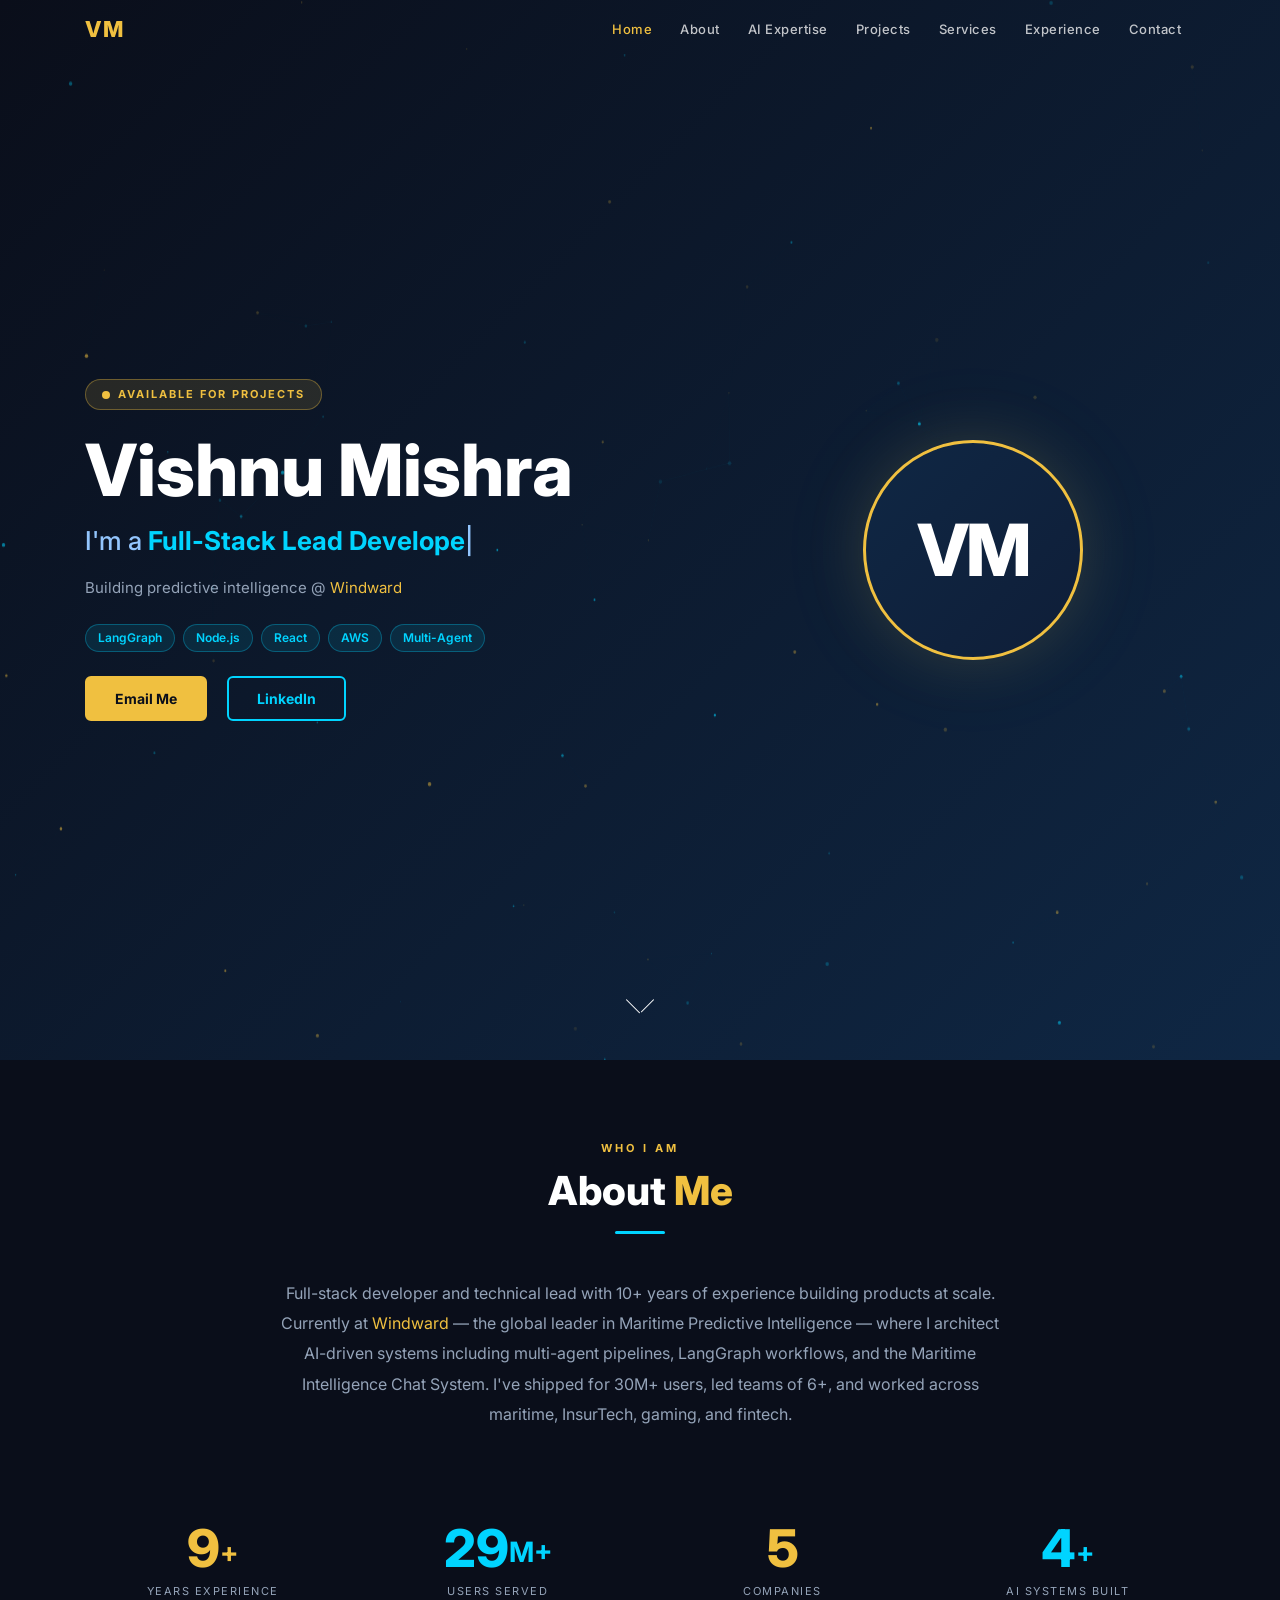
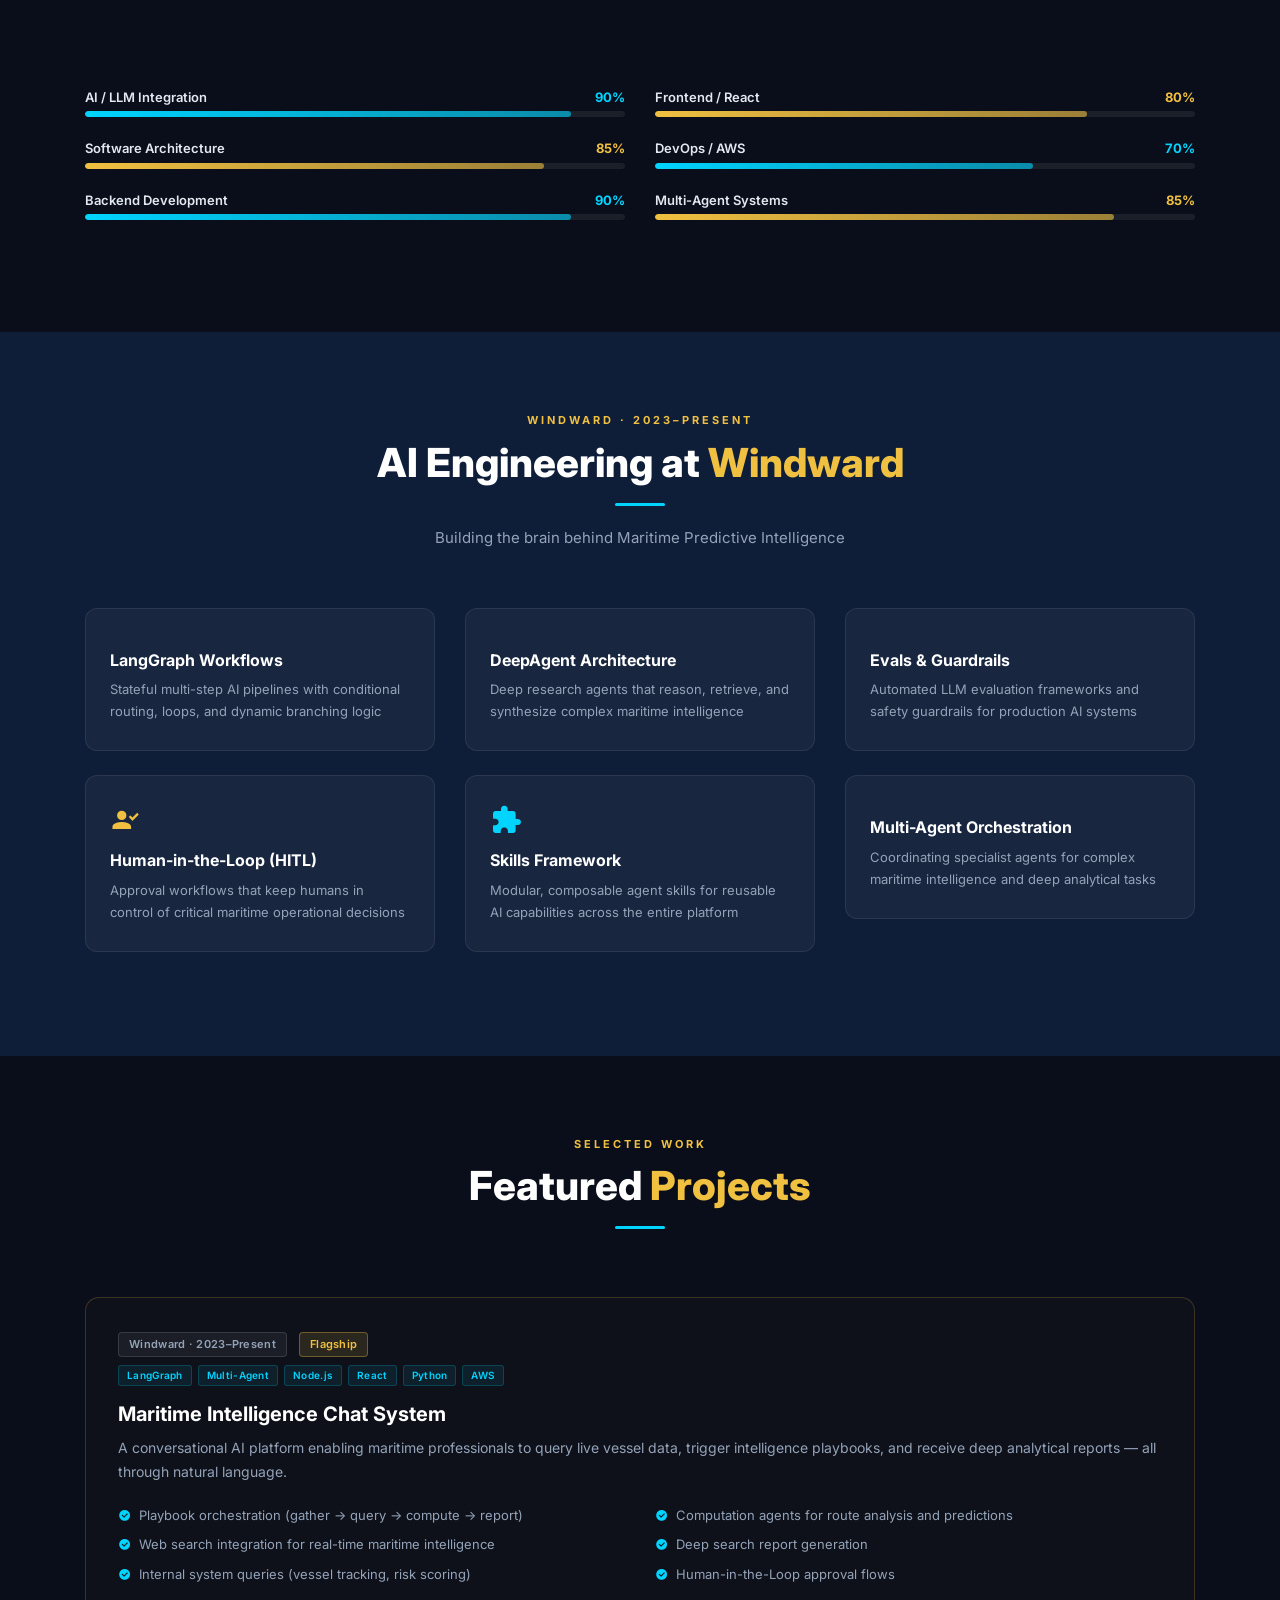
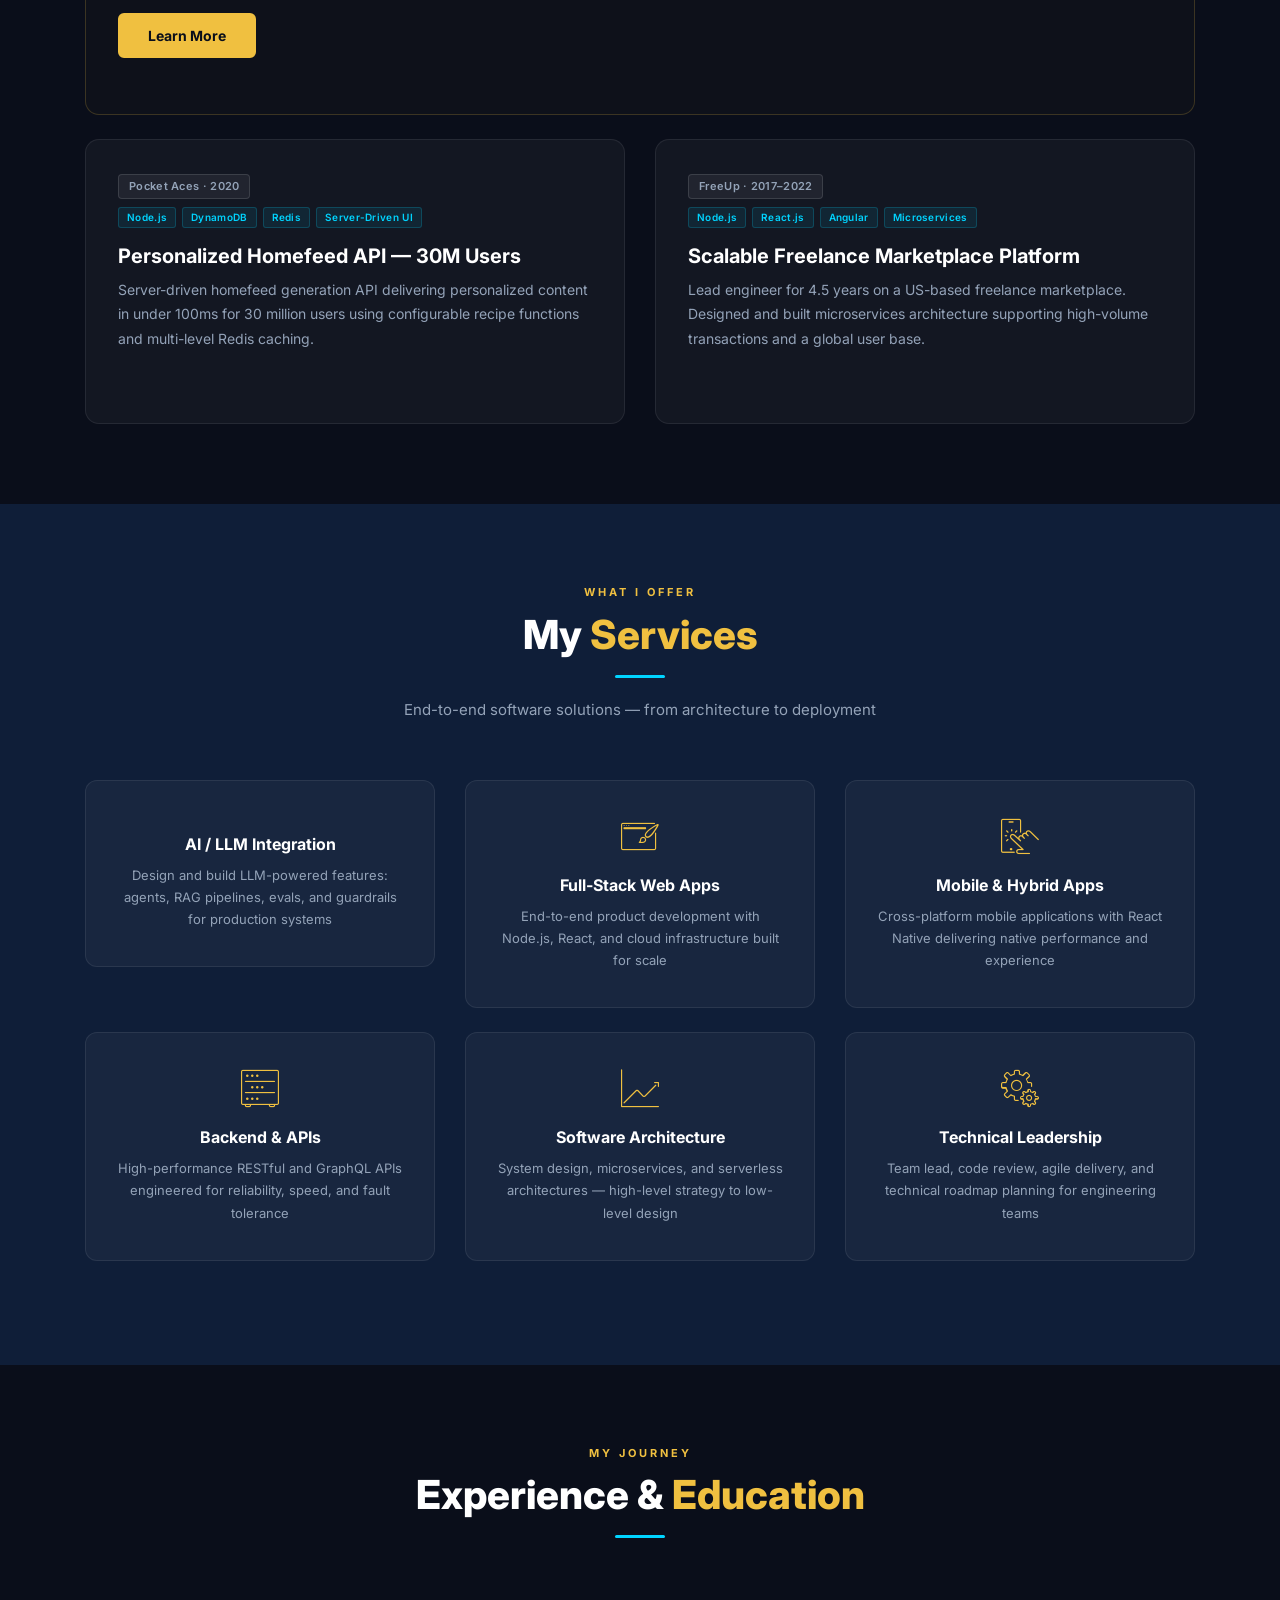
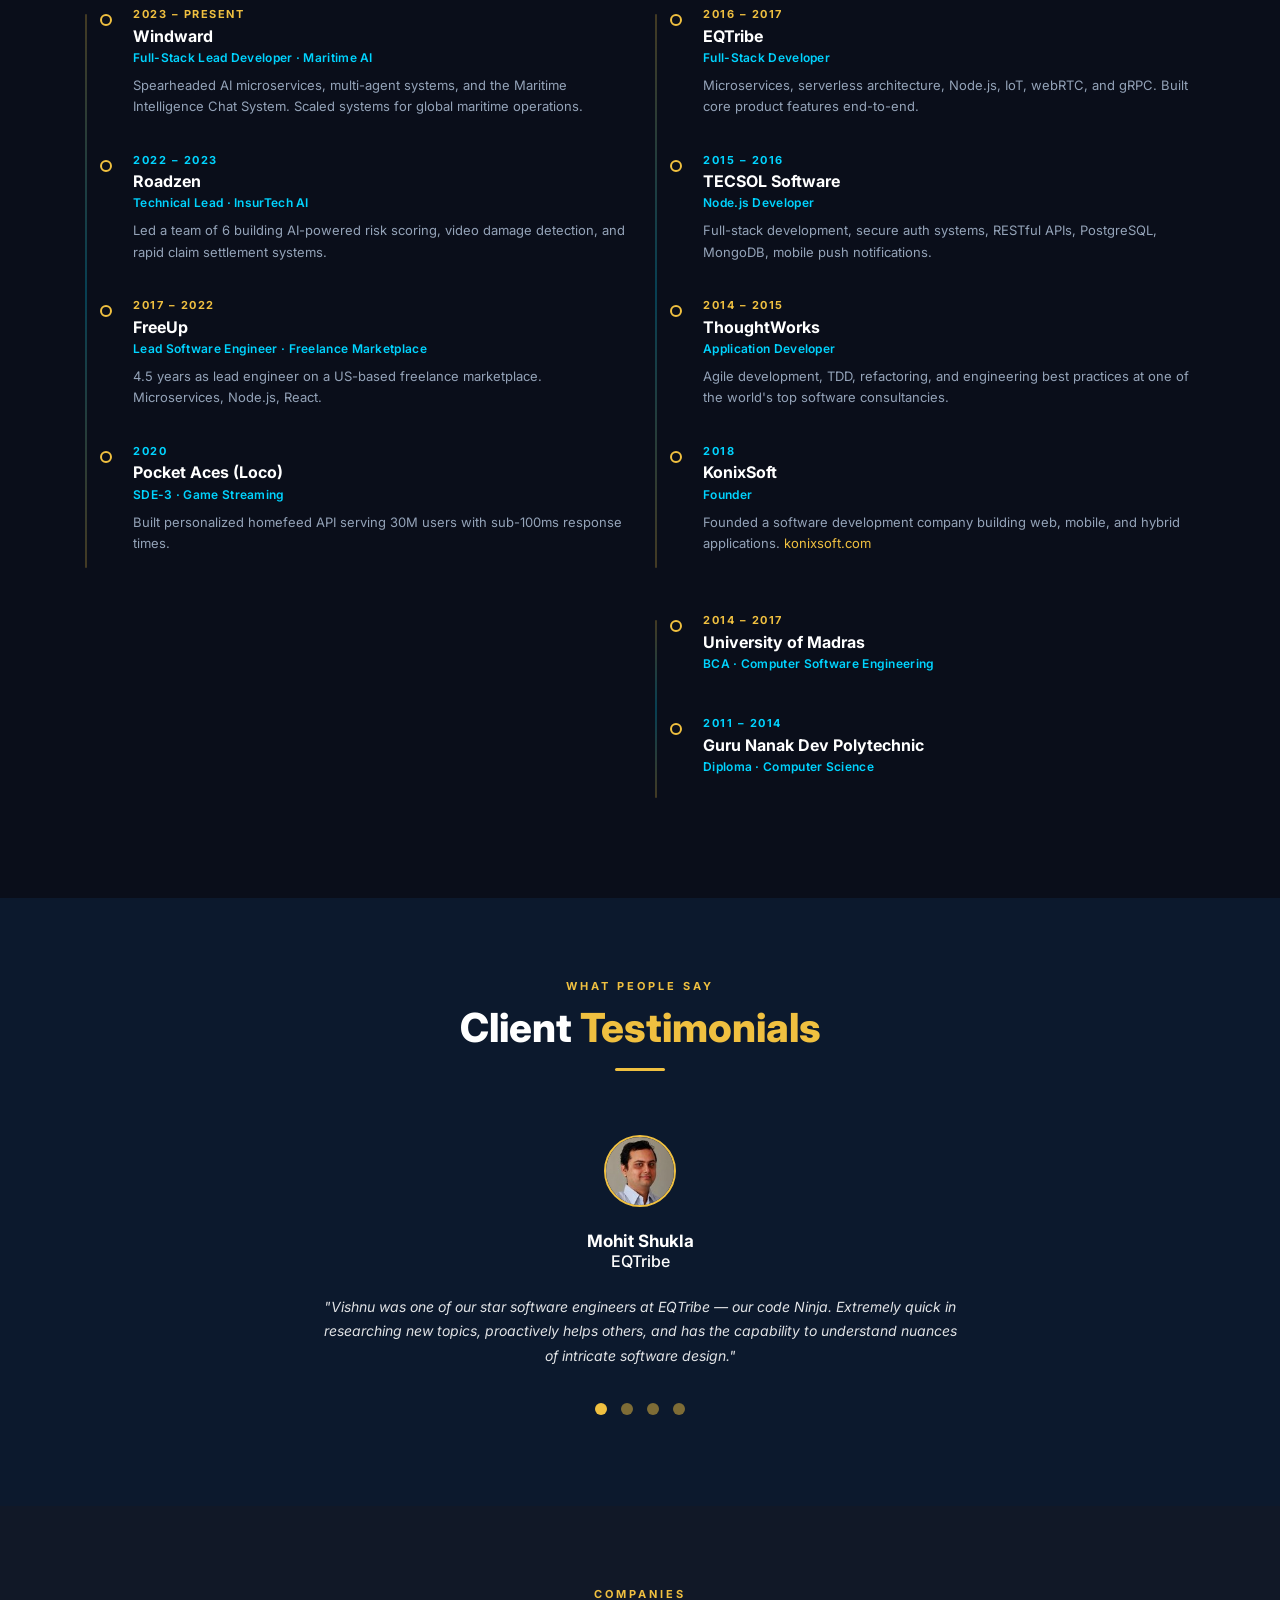
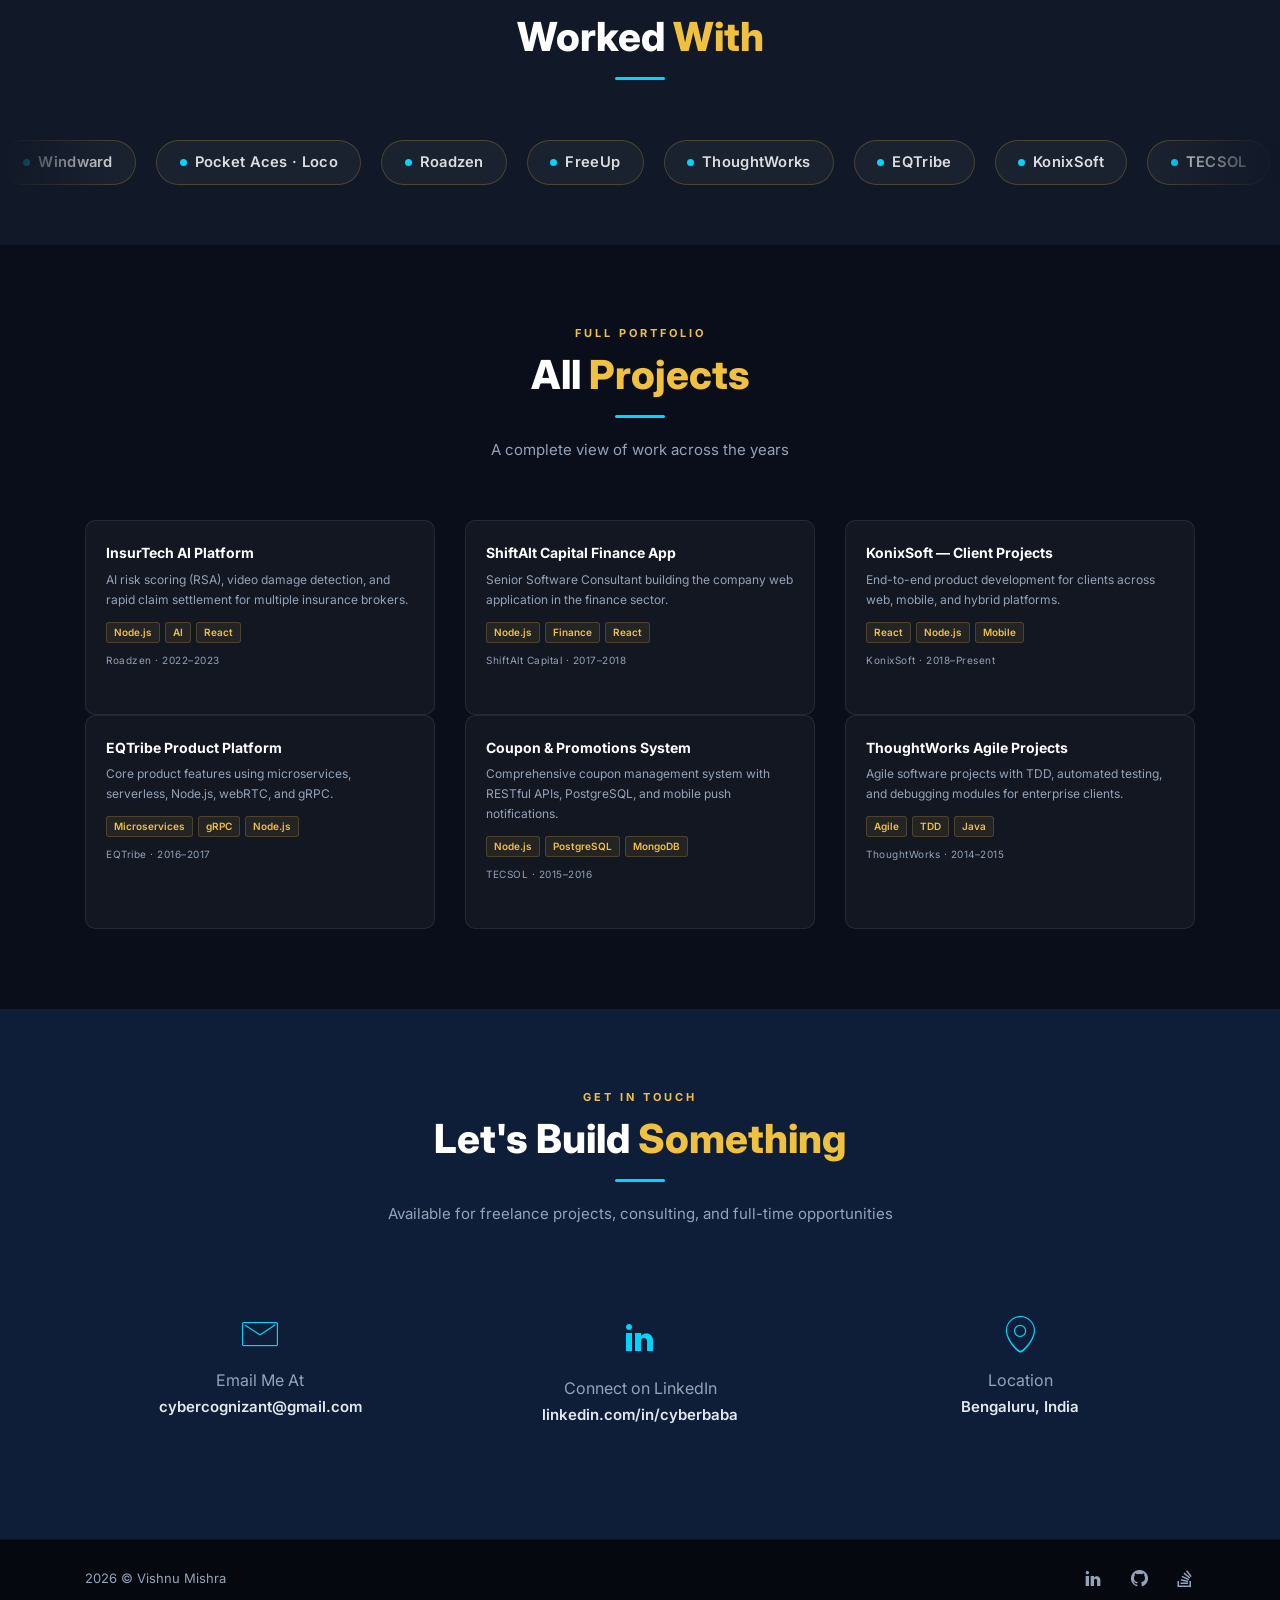
==== index.html @ a3c82b01 "feat: replace Trusted By with animated Worked With marquee Right-to-left CSS marquee with company ch" ====
<!DOCTYPE html>
<html lang="en">
<head>
  <meta charset="UTF-8">
  <meta name="viewport" content="width=device-width, initial-scale=1">
  <title>Vishnu Mishra — AI Architect &amp; Full-Stack Lead Developer</title>
  <meta name="description" content="Full-stack lead developer and AI architect at Windward. 10+ years building scalable systems. LangGraph, multi-agent, Node.js, React. Available for consulting." />
  <meta name="keywords" content="Vishnu Mishra, AI Architect, LangGraph, Full Stack Developer, Maritime Intelligence, Node.js, React, Multi-Agent, DeepAgent, Windward" />
  <meta name="author" content="Vishnu Mishra" />
  <link rel="shortcut icon" href="images/favicon.ico">
  <link rel="stylesheet" href="css/bootstrap.min.css" />
  <link rel="stylesheet" href="css/materialdesignicons.min.css">
  <link rel="stylesheet" href="css/mobiriseicons.css">
  <link rel="stylesheet" href="css/magnific-popup.css">
  <link rel="stylesheet" href="css/animate.min.css">
  <link rel="stylesheet" href="css/owl.carousel.css" />
  <link rel="stylesheet" href="css/owl.theme.css" />
  <link rel="stylesheet" href="css/owl.transitions.css" />
  <link rel="stylesheet" href="https://unpkg.com/aos@2.3.4/dist/aos.css" />
  <link rel="stylesheet" href="css/custom.css">
</head>
<body>

  <!-- PRELOADER -->
  <div id="preloader">
    <div id="status"><div class="spinner">Loading...</div></div>
  </div>

  <!-- NAVBAR -->
  <nav class="navbar navbar-expand-lg fixed-top custom-nav sticky">
    <div class="container">
      <a class="navbar-brand" href="#home">
        <span class="nav-logo">VM</span>
      </a>
      <button class="navbar-toggler" type="button" data-toggle="collapse" data-target="#navbarCollapse" aria-controls="navbarCollapse" aria-expanded="false" aria-label="Toggle navigation">
        <i class="mdi mdi-menu nav-toggler-icon"></i>
      </button>
      <div class="collapse navbar-collapse" id="navbarCollapse">
        <ul class="navbar-nav ml-auto">
          <li class="nav-item active"><a href="#home" class="nav-link">Home</a></li>
          <li class="nav-item"><a href="#about" class="nav-link">About</a></li>
          <li class="nav-item"><a href="#ai-expertise" class="nav-link">AI Expertise</a></li>
          <li class="nav-item"><a href="#projects" class="nav-link">Projects</a></li>
          <li class="nav-item"><a href="#services" class="nav-link">Services</a></li>
          <li class="nav-item"><a href="#experience" class="nav-link">Experience</a></li>
          <li class="nav-item"><a href="#contact" class="nav-link">Contact</a></li>
        </ul>
      </div>
    </div>
  </nav>

  <!-- HERO -->
  <section class="hero-section" id="home">
    <canvas id="particles-canvas"></canvas>
    <div class="hero-content">
      <div class="container">
        <div class="row align-items-center min-vh-100">
          <div class="col-lg-7 col-md-8" data-aos="fade-right" data-aos-delay="100">
            <div class="available-badge">
              <span class="pulse-dot"></span> AVAILABLE FOR PROJECTS
            </div>
            <h1 class="hero-name">Vishnu Mishra</h1>
            <h2 class="hero-role">
              I'm a <span class="element" data-elements="Full-Stack Lead Developer.,AI Architect.,Maritime Intelligence Engineer."></span>
            </h2>
            <p class="hero-tagline">Building predictive intelligence @ <span class="text-gold">Windward</span></p>
            <div class="hero-tags">
              <span class="skill-tag">LangGraph</span>
              <span class="skill-tag">Node.js</span>
              <span class="skill-tag">React</span>
              <span class="skill-tag">AWS</span>
              <span class="skill-tag">Multi-Agent</span>
            </div>
            <div class="hero-ctas mt-4">
              <a href="mailto:cybercognizant@gmail.com" class="btn btn-gold">Email Me</a>
              <a href="https://www.linkedin.com/in/cyberbaba/" target="_blank" class="btn btn-outline-cyan ml-3">LinkedIn</a>
            </div>
          </div>
          <div class="col-lg-5 col-md-4 text-center d-none d-md-block" data-aos="fade-left" data-aos-delay="200">
            <div class="avatar-circle">
              <span>VM</span>
            </div>
          </div>
        </div>
      </div>
    </div>
    <div class="scroll_down">
      <a href="#about" class="scroll"><i class="mbri-arrow-down text-white"></i></a>
    </div>
  </section>

  <!-- ABOUT -->
  <section class="section dark-section" id="about">
    <div class="container">
      <div class="row justify-content-center">
        <div class="col-lg-12" data-aos="fade-up">
          <div class="text-center section-header">
            <span class="section-label">WHO I AM</span>
            <h2>About <span class="text-gold">Me</span></h2>
            <div class="title-divider"></div>
          </div>
        </div>
      </div>
      <div class="row justify-content-center mt-4">
        <div class="col-lg-8 text-center" data-aos="fade-up" data-aos-delay="100">
          <p class="about-bio">
            Full-stack developer and technical lead with 10+ years of experience building products at scale. Currently at <span class="text-gold">Windward</span> — the global leader in Maritime Predictive Intelligence — where I architect AI-driven systems including multi-agent pipelines, LangGraph workflows, and the Maritime Intelligence Chat System. I've shipped for 30M+ users, led teams of 6+, and worked across maritime, InsurTech, gaming, and fintech.
          </p>
        </div>
      </div>
      <div class="row mt-5" id="counter">
        <div class="col-lg-3 col-6" data-aos="fade-up" data-aos-delay="100">
          <div class="stat-card text-center">
            <div><span class="stat-value text-gold" data-count="10">0</span><span class="stat-suffix text-gold">+</span></div>
            <p class="stat-label">Years Experience</p>
          </div>
        </div>
        <div class="col-lg-3 col-6" data-aos="fade-up" data-aos-delay="200">
          <div class="stat-card text-center">
            <div><span class="stat-value text-cyan" data-count="30">0</span><span class="stat-suffix text-cyan">M+</span></div>
            <p class="stat-label">Users Served</p>
          </div>
        </div>
        <div class="col-lg-3 col-6" data-aos="fade-up" data-aos-delay="300">
          <div class="stat-card text-center">
            <div><span class="stat-value text-gold" data-count="6">0</span></div>
            <p class="stat-label">Companies</p>
          </div>
        </div>
        <div class="col-lg-3 col-6" data-aos="fade-up" data-aos-delay="400">
          <div class="stat-card text-center">
            <div><span class="stat-value text-cyan" data-count="5">0</span><span class="stat-suffix text-cyan">+</span></div>
            <p class="stat-label">AI Systems Built</p>
          </div>
        </div>
      </div>
      <div class="row mt-5">
        <div class="col-lg-6" data-aos="fade-right">
          <div class="skill-bar-group">
            <div class="skill-item">
              <div class="d-flex justify-content-between mb-1">
                <span class="skill-name">AI / LLM Integration</span>
                <span class="skill-pct text-cyan">90%</span>
              </div>
              <div class="progress dark-progress">
                <div class="progress-bar cyan-bar" style="width:90%"></div>
              </div>
            </div>
            <div class="skill-item">
              <div class="d-flex justify-content-between mb-1">
                <span class="skill-name">Software Architecture</span>
                <span class="skill-pct text-gold">85%</span>
              </div>
              <div class="progress dark-progress">
                <div class="progress-bar gold-bar" style="width:85%"></div>
              </div>
            </div>
            <div class="skill-item">
              <div class="d-flex justify-content-between mb-1">
                <span class="skill-name">Backend Development</span>
                <span class="skill-pct text-cyan">90%</span>
              </div>
              <div class="progress dark-progress">
                <div class="progress-bar cyan-bar" style="width:90%"></div>
              </div>
            </div>
          </div>
        </div>
        <div class="col-lg-6" data-aos="fade-left">
          <div class="skill-bar-group">
            <div class="skill-item">
              <div class="d-flex justify-content-between mb-1">
                <span class="skill-name">Frontend / React</span>
                <span class="skill-pct text-gold">80%</span>
              </div>
              <div class="progress dark-progress">
                <div class="progress-bar gold-bar" style="width:80%"></div>
              </div>
            </div>
            <div class="skill-item">
              <div class="d-flex justify-content-between mb-1">
                <span class="skill-name">DevOps / AWS</span>
                <span class="skill-pct text-cyan">70%</span>
              </div>
              <div class="progress dark-progress">
                <div class="progress-bar cyan-bar" style="width:70%"></div>
              </div>
            </div>
            <div class="skill-item">
              <div class="d-flex justify-content-between mb-1">
                <span class="skill-name">Multi-Agent Systems</span>
                <span class="skill-pct text-gold">85%</span>
              </div>
              <div class="progress dark-progress">
                <div class="progress-bar gold-bar" style="width:85%"></div>
              </div>
            </div>
          </div>
        </div>
      </div>
    </div>
  </section>

  <!-- AI EXPERTISE -->
  <section class="section navy-section" id="ai-expertise">
    <div class="container">
      <div class="row justify-content-center">
        <div class="col-lg-12" data-aos="fade-up">
          <div class="text-center section-header">
            <span class="section-label">WINDWARD · 2023–PRESENT</span>
            <h2>AI Engineering at <span class="text-gold">Windward</span></h2>
            <div class="title-divider"></div>
            <p class="section-subtitle">Building the brain behind Maritime Predictive Intelligence</p>
          </div>
        </div>
      </div>
      <div class="row mt-5">
        <div class="col-lg-4 col-md-6" data-aos="fade-up" data-aos-delay="100">
          <div class="ai-card">
            <div class="ai-card-icon"><i class="mdi mdi-graph text-cyan"></i></div>
            <h5>LangGraph Workflows</h5>
            <p>Stateful multi-step AI pipelines with conditional routing, loops, and dynamic branching logic</p>
          </div>
        </div>
        <div class="col-lg-4 col-md-6" data-aos="fade-up" data-aos-delay="200">
          <div class="ai-card">
            <div class="ai-card-icon"><i class="mdi mdi-brain text-gold"></i></div>
            <h5>DeepAgent Architecture</h5>
            <p>Deep research agents that reason, retrieve, and synthesize complex maritime intelligence</p>
          </div>
        </div>
        <div class="col-lg-4 col-md-6" data-aos="fade-up" data-aos-delay="300">
          <div class="ai-card">
            <div class="ai-card-icon"><i class="mdi mdi-shield-check text-cyan"></i></div>
            <h5>Evals &amp; Guardrails</h5>
            <p>Automated LLM evaluation frameworks and safety guardrails for production AI systems</p>
          </div>
        </div>
        <div class="col-lg-4 col-md-6" data-aos="fade-up" data-aos-delay="400">
          <div class="ai-card">
            <div class="ai-card-icon"><i class="mdi mdi-account-check text-gold"></i></div>
            <h5>Human-in-the-Loop (HITL)</h5>
            <p>Approval workflows that keep humans in control of critical maritime operational decisions</p>
          </div>
        </div>
        <div class="col-lg-4 col-md-6" data-aos="fade-up" data-aos-delay="500">
          <div class="ai-card">
            <div class="ai-card-icon"><i class="mdi mdi-puzzle text-cyan"></i></div>
            <h5>Skills Framework</h5>
            <p>Modular, composable agent skills for reusable AI capabilities across the entire platform</p>
          </div>
        </div>
        <div class="col-lg-4 col-md-6" data-aos="fade-up" data-aos-delay="600">
          <div class="ai-card">
            <div class="ai-card-icon"><i class="mdi mdi-account-group text-gold"></i></div>
            <h5>Multi-Agent Orchestration</h5>
            <p>Coordinating specialist agents for complex maritime intelligence and deep analytical tasks</p>
          </div>
        </div>
      </div>
    </div>
  </section>

  <!-- FEATURED PROJECTS -->
  <section class="section dark-section" id="projects">
    <div class="container">
      <div class="row justify-content-center">
        <div class="col-lg-12" data-aos="fade-up">
          <div class="text-center section-header">
            <span class="section-label">SELECTED WORK</span>
            <h2>Featured <span class="text-gold">Projects</span></h2>
            <div class="title-divider"></div>
          </div>
        </div>
      </div>
      <div class="row mt-5" data-aos="fade-up" data-aos-delay="100">
        <div class="col-lg-12">
          <div class="project-card flagship-card">
            <div class="project-card-header">
              <div>
                <span class="project-tag">Windward · 2023–Present</span>
                <span class="project-tag flagship-tag ml-2">Flagship</span>
              </div>
              <div class="project-tech-tags mt-2">
                <span>LangGraph</span><span>Multi-Agent</span><span>Node.js</span><span>React</span><span>Python</span><span>AWS</span>
              </div>
            </div>
            <h3 class="project-title">Maritime Intelligence Chat System</h3>
            <p class="project-desc">A conversational AI platform enabling maritime professionals to query live vessel data, trigger intelligence playbooks, and receive deep analytical reports — all through natural language.</p>
            <div class="row mt-3">
              <div class="col-md-6">
                <div class="playbook-item"><i class="mdi mdi-check-circle text-cyan mr-2"></i>Playbook orchestration (gather → query → compute → report)</div>
                <div class="playbook-item"><i class="mdi mdi-check-circle text-cyan mr-2"></i>Web search integration for real-time maritime intelligence</div>
                <div class="playbook-item"><i class="mdi mdi-check-circle text-cyan mr-2"></i>Internal system queries (vessel tracking, risk scoring)</div>
              </div>
              <div class="col-md-6">
                <div class="playbook-item"><i class="mdi mdi-check-circle text-cyan mr-2"></i>Computation agents for route analysis and predictions</div>
                <div class="playbook-item"><i class="mdi mdi-check-circle text-cyan mr-2"></i>Deep search report generation</div>
                <div class="playbook-item"><i class="mdi mdi-check-circle text-cyan mr-2"></i>Human-in-the-Loop approval flows</div>
              </div>
            </div>
            <a href="mailto:cybercognizant@gmail.com" class="btn btn-gold mt-4">Learn More</a>
          </div>
        </div>
      </div>
      <div class="row mt-4">
        <div class="col-lg-6" data-aos="fade-right" data-aos-delay="100">
          <div class="project-card">
            <div class="project-card-header">
              <span class="project-tag">Pocket Aces · 2020</span>
              <div class="project-tech-tags mt-2">
                <span>Node.js</span><span>DynamoDB</span><span>Redis</span><span>Server-Driven UI</span>
              </div>
            </div>
            <h4 class="project-title">Personalized Homefeed API — 30M Users</h4>
            <p class="project-desc">Server-driven homefeed generation API delivering personalized content in under 100ms for 30 million users using configurable recipe functions and multi-level Redis caching.</p>
          </div>
        </div>
        <div class="col-lg-6" data-aos="fade-left" data-aos-delay="200">
          <div class="project-card">
            <div class="project-card-header">
              <span class="project-tag">FreeUp · 2017–2022</span>
              <div class="project-tech-tags mt-2">
                <span>Node.js</span><span>React.js</span><span>Angular</span><span>Microservices</span>
              </div>
            </div>
            <h4 class="project-title">Scalable Freelance Marketplace Platform</h4>
            <p class="project-desc">Lead engineer for 4.5 years on a US-based freelance marketplace. Designed and built microservices architecture supporting high-volume transactions and a global user base.</p>
          </div>
        </div>
      </div>
    </div>
  </section>

  <!-- SERVICES -->
  <section class="section navy-section" id="services">
    <div class="container">
      <div class="row justify-content-center">
        <div class="col-lg-12" data-aos="fade-up">
          <div class="text-center section-header">
            <span class="section-label">WHAT I OFFER</span>
            <h2>My <span class="text-gold">Services</span></h2>
            <div class="title-divider"></div>
            <p class="section-subtitle">End-to-end software solutions — from architecture to deployment</p>
          </div>
        </div>
      </div>
      <div class="row mt-5">
        <div class="col-lg-4 col-md-6" data-aos="fade-up" data-aos-delay="100">
          <div class="service-card text-center">
            <div class="service-icon"><i class="mdi mdi-brain"></i></div>
            <h5>AI / LLM Integration</h5>
            <p>Design and build LLM-powered features: agents, RAG pipelines, evals, and guardrails for production systems</p>
          </div>
        </div>
        <div class="col-lg-4 col-md-6" data-aos="fade-up" data-aos-delay="200">
          <div class="service-card text-center">
            <div class="service-icon"><i class="mbri-website-theme"></i></div>
            <h5>Full-Stack Web Apps</h5>
            <p>End-to-end product development with Node.js, React, and cloud infrastructure built for scale</p>
          </div>
        </div>
        <div class="col-lg-4 col-md-6" data-aos="fade-up" data-aos-delay="300">
          <div class="service-card text-center">
            <div class="service-icon"><i class="mbri-touch"></i></div>
            <h5>Mobile &amp; Hybrid Apps</h5>
            <p>Cross-platform mobile applications with React Native delivering native performance and experience</p>
          </div>
        </div>
        <div class="col-lg-4 col-md-6" data-aos="fade-up" data-aos-delay="400">
          <div class="service-card text-center">
            <div class="service-icon"><i class="mbri-database"></i></div>
            <h5>Backend &amp; APIs</h5>
            <p>High-performance RESTful and GraphQL APIs engineered for reliability, speed, and fault tolerance</p>
          </div>
        </div>
        <div class="col-lg-4 col-md-6" data-aos="fade-up" data-aos-delay="500">
          <div class="service-card text-center">
            <div class="service-icon"><i class="mbri-growing-chart"></i></div>
            <h5>Software Architecture</h5>
            <p>System design, microservices, and serverless architectures — high-level strategy to low-level design</p>
          </div>
        </div>
        <div class="col-lg-4 col-md-6" data-aos="fade-up" data-aos-delay="600">
          <div class="service-card text-center">
            <div class="service-icon"><i class="mbri-setting"></i></div>
            <h5>Technical Leadership</h5>
            <p>Team lead, code review, agile delivery, and technical roadmap planning for engineering teams</p>
          </div>
        </div>
      </div>
    </div>
  </section>

  <!-- EXPERIENCE & EDUCATION -->
  <section class="section dark-section" id="experience">
    <div class="container">
      <div class="row justify-content-center">
        <div class="col-lg-12" data-aos="fade-up">
          <div class="text-center section-header">
            <span class="section-label">MY JOURNEY</span>
            <h2>Experience &amp; <span class="text-gold">Education</span></h2>
            <div class="title-divider"></div>
          </div>
        </div>
      </div>
      <div class="row mt-5">
        <div class="col-lg-6" data-aos="fade-right">
          <div class="timeline">
            <div class="timeline-item">
              <div class="timeline-year text-gold">2023 – Present</div>
              <h5 class="text-white">Windward</h5>
              <span class="timeline-role">Full-Stack Lead Developer · Maritime AI</span>
              <p>Spearheaded AI microservices, multi-agent systems, and the Maritime Intelligence Chat System. Scaled systems for global maritime operations.</p>
            </div>
            <div class="timeline-item">
              <div class="timeline-year text-cyan">2022 – 2023</div>
              <h5 class="text-white">Roadzen</h5>
              <span class="timeline-role">Technical Lead · InsurTech AI</span>
              <p>Led a team of 6 building AI-powered risk scoring, video damage detection, and rapid claim settlement systems.</p>
            </div>
            <div class="timeline-item">
              <div class="timeline-year text-gold">2017 – 2022</div>
              <h5 class="text-white">FreeUp</h5>
              <span class="timeline-role">Lead Software Engineer · Freelance Marketplace</span>
              <p>4.5 years as lead engineer on a US-based freelance marketplace. Microservices, Node.js, React.</p>
            </div>
            <div class="timeline-item">
              <div class="timeline-year text-cyan">2020</div>
              <h5 class="text-white">Pocket Aces (Loco)</h5>
              <span class="timeline-role">SDE-3 · Game Streaming</span>
              <p>Built personalized homefeed API serving 30M users with sub-100ms response times.</p>
            </div>
          </div>
        </div>
        <div class="col-lg-6" data-aos="fade-left">
          <div class="timeline">
            <div class="timeline-item">
              <div class="timeline-year text-gold">2016 – 2017</div>
              <h5 class="text-white">EQTribe</h5>
              <span class="timeline-role">Full-Stack Developer</span>
              <p>Microservices, serverless architecture, Node.js, IoT, webRTC, and gRPC. Built core product features end-to-end.</p>
            </div>
            <div class="timeline-item">
              <div class="timeline-year text-cyan">2015 – 2016</div>
              <h5 class="text-white">TECSOL Software</h5>
              <span class="timeline-role">Node.js Developer</span>
              <p>Full-stack development, secure auth systems, RESTful APIs, PostgreSQL, MongoDB, mobile push notifications.</p>
            </div>
            <div class="timeline-item">
              <div class="timeline-year text-gold">2014 – 2015</div>
              <h5 class="text-white">ThoughtWorks</h5>
              <span class="timeline-role">Application Developer</span>
              <p>Agile development, TDD, refactoring, and engineering best practices at one of the world's top software consultancies.</p>
            </div>
            <div class="timeline-item">
              <div class="timeline-year text-cyan">2018</div>
              <h5 class="text-white">KonixSoft</h5>
              <span class="timeline-role">Founder</span>
              <p>Founded a software development company building web, mobile, and hybrid applications. <a href="http://konixsoft.com" target="_blank" class="text-gold">konixsoft.com</a></p>
            </div>
          </div>
          <div class="timeline mt-4">
            <div class="timeline-item">
              <div class="timeline-year text-gold">2014 – 2017</div>
              <h5 class="text-white">University of Madras</h5>
              <span class="timeline-role">BCA · Computer Software Engineering</span>
            </div>
            <div class="timeline-item">
              <div class="timeline-year text-cyan">2011 – 2014</div>
              <h5 class="text-white">Guru Nanak Dev Polytechnic</h5>
              <span class="timeline-role">Diploma · Computer Science</span>
            </div>
          </div>
        </div>
      </div>
    </div>
  </section>

  <!-- TESTIMONIALS -->
  <section class="section bg-client" id="client">
    <div class="bg-overlay"></div>
    <div class="container">
      <div class="row justify-content-center">
        <div class="col-lg-12" data-aos="fade-up">
          <div class="text-center text-white section-header">
            <span class="section-label" style="color:var(--gold)">WHAT PEOPLE SAY</span>
            <h2 style="color:#fff">Client <span style="color:var(--gold)">Testimonials</span></h2>
            <div class="title-divider" style="background:var(--gold)"></div>
          </div>
        </div>
      </div>
      <div class="row mt-4">
        <div class="col-lg-12">
          <div id="owl-demo" class="owl-carousel">
            <div class="text-white people_says text-center">
              <div class="people_icon"><img src="images/feedback/1.jpeg" alt="Mohit Shukla"></div>
              <div class="people_review_box mt-4">
                <p class="people_name text-white h5 font-weight-bold mb-0">Mohit Shukla</p>
                <p class="h6">EQTribe</p>
                <p class="people_review text-white mx-auto pt-3 mb-0">"Vishnu was one of our star software engineers at EQTribe — our code Ninja. Extremely quick in researching new topics, proactively helps others, and has the capability to understand nuances of intricate software design."</p>
              </div>
            </div>
            <div class="text-white people_says text-center">
              <div class="people_icon"><img src="images/feedback/2.jpeg" alt="Rachna Shukla"></div>
              <div class="people_review_box mt-4">
                <p class="people_name text-white h5 font-weight-bold mb-0">Rachna Shukla</p>
                <p class="h6">EQTribe</p>
                <p class="people_review text-white mx-auto pt-3 mb-0">"Vishnu is a super hacker and EQTribe was very fortunate to have him. Very quick to learn new technologies, always excited about new challenges, the go-to person if anything new had to be cracked. Would love to have him back."</p>
              </div>
            </div>
            <div class="text-white people_says text-center">
              <div class="people_icon"><img src="images/feedback/4.jpeg" alt="Afreen Munawwar"></div>
              <div class="people_review_box mt-4">
                <p class="people_name text-white h5 font-weight-bold mb-0">Afreen Munawwar</p>
                <p class="h6">LEAP Dev</p>
                <p class="people_review text-white mx-auto pt-3 mb-0">"Vishnu is one of those developers who can be an asset to any team. Technically strong, a great learner, eager to pick up new technologies, and always delivers on time with good quality code."</p>
              </div>
            </div>
            <div class="text-white people_says text-center">
              <div class="people_icon"><img src="images/feedback/3.jpeg" alt="Sapna Rajaputra"></div>
              <div class="people_review_box mt-4">
                <p class="people_name text-white h5 font-weight-bold mb-0">Sapna Rajaputra</p>
                <p class="h6">EQTribe</p>
                <p class="people_review text-white mx-auto pt-3 mb-0">"Any problem and Vishnu is more than eager to take up the challenge. A good team player who is always ready to help others in need and knows how to have fun during work."</p>
              </div>
            </div>
          </div>
        </div>
      </div>
    </div>
  </section>

  <!-- WORKED WITH -->
  <section class="section worked-with-section">
    <div class="container">
      <div class="row justify-content-center">
        <div class="col-lg-12" data-aos="fade-up">
          <div class="text-center section-header">
            <span class="section-label">COMPANIES</span>
            <h2>Worked <span class="text-gold">With</span></h2>
            <div class="title-divider"></div>
          </div>
        </div>
      </div>
    </div>
    <div class="marquee-wrapper" data-aos="fade-up" data-aos-delay="100">
      <div class="marquee-track">
        <div class="company-chip"><span class="chip-dot"></span>Windward</div>
        <div class="company-chip"><span class="chip-dot"></span>Pocket Aces · Loco</div>
        <div class="company-chip"><span class="chip-dot"></span>Roadzen</div>
        <div class="company-chip"><span class="chip-dot"></span>FreeUp</div>
        <div class="company-chip"><span class="chip-dot"></span>ThoughtWorks</div>
        <div class="company-chip"><span class="chip-dot"></span>EQTribe</div>
        <div class="company-chip"><span class="chip-dot"></span>KonixSoft</div>
        <div class="company-chip"><span class="chip-dot"></span>TECSOL</div>
        <!-- Duplicate set for seamless infinite scroll -->
        <div class="company-chip"><span class="chip-dot"></span>Windward</div>
        <div class="company-chip"><span class="chip-dot"></span>Pocket Aces · Loco</div>
        <div class="company-chip"><span class="chip-dot"></span>Roadzen</div>
        <div class="company-chip"><span class="chip-dot"></span>FreeUp</div>
        <div class="company-chip"><span class="chip-dot"></span>ThoughtWorks</div>
        <div class="company-chip"><span class="chip-dot"></span>EQTribe</div>
        <div class="company-chip"><span class="chip-dot"></span>KonixSoft</div>
        <div class="company-chip"><span class="chip-dot"></span>TECSOL</div>
      </div>
    </div>
  </section>

  <!-- ALL PROJECTS -->
  <section class="section dark-section" id="all-projects">
    <div class="container">
      <div class="row justify-content-center">
        <div class="col-lg-12" data-aos="fade-up">
          <div class="text-center section-header">
            <span class="section-label">FULL PORTFOLIO</span>
            <h2>All <span class="text-gold">Projects</span></h2>
            <div class="title-divider"></div>
            <p class="section-subtitle">A complete view of work across the years</p>
          </div>
        </div>
      </div>
      <div class="row mt-5">
        <div class="col-lg-4 col-md-6" data-aos="fade-up" data-aos-delay="100">
          <div class="mini-project-card">
            <h6>InsurTech AI Platform</h6>
            <p>AI risk scoring (RSA), video damage detection, and rapid claim settlement for multiple insurance brokers.</p>
            <div class="mini-tags"><span>Node.js</span><span>AI</span><span>React</span></div>
            <div class="mini-tag-company">Roadzen · 2022–2023</div>
          </div>
        </div>
        <div class="col-lg-4 col-md-6" data-aos="fade-up" data-aos-delay="200">
          <div class="mini-project-card">
            <h6>ShiftAlt Capital Finance App</h6>
            <p>Senior Software Consultant building the company web application in the finance sector.</p>
            <div class="mini-tags"><span>Node.js</span><span>Finance</span><span>React</span></div>
            <div class="mini-tag-company">ShiftAlt Capital · 2017–2018</div>
          </div>
        </div>
        <div class="col-lg-4 col-md-6" data-aos="fade-up" data-aos-delay="300">
          <div class="mini-project-card">
            <h6>KonixSoft — Client Projects</h6>
            <p>End-to-end product development for clients across web, mobile, and hybrid platforms.</p>
            <div class="mini-tags"><span>React</span><span>Node.js</span><span>Mobile</span></div>
            <div class="mini-tag-company">KonixSoft · 2018–Present</div>
          </div>
        </div>
        <div class="col-lg-4 col-md-6" data-aos="fade-up" data-aos-delay="400">
          <div class="mini-project-card">
            <h6>EQTribe Product Platform</h6>
            <p>Core product features using microservices, serverless, Node.js, webRTC, and gRPC.</p>
            <div class="mini-tags"><span>Microservices</span><span>gRPC</span><span>Node.js</span></div>
            <div class="mini-tag-company">EQTribe · 2016–2017</div>
          </div>
        </div>
        <div class="col-lg-4 col-md-6" data-aos="fade-up" data-aos-delay="500">
          <div class="mini-project-card">
            <h6>Coupon &amp; Promotions System</h6>
            <p>Comprehensive coupon management system with RESTful APIs, PostgreSQL, and mobile push notifications.</p>
            <div class="mini-tags"><span>Node.js</span><span>PostgreSQL</span><span>MongoDB</span></div>
            <div class="mini-tag-company">TECSOL · 2015–2016</div>
          </div>
        </div>
        <div class="col-lg-4 col-md-6" data-aos="fade-up" data-aos-delay="600">
          <div class="mini-project-card">
            <h6>ThoughtWorks Agile Projects</h6>
            <p>Agile software projects with TDD, automated testing, and debugging modules for enterprise clients.</p>
            <div class="mini-tags"><span>Agile</span><span>TDD</span><span>Java</span></div>
            <div class="mini-tag-company">ThoughtWorks · 2014–2015</div>
          </div>
        </div>
      </div>
    </div>
  </section>

  <!-- CONTACT -->
  <section class="section navy-section" id="contact">
    <div class="container">
      <div class="row justify-content-center">
        <div class="col-lg-12" data-aos="fade-up">
          <div class="text-center section-header">
            <span class="section-label">GET IN TOUCH</span>
            <h2>Let's Build <span class="text-gold">Something</span></h2>
            <div class="title-divider"></div>
            <p class="section-subtitle">Available for freelance projects, consulting, and full-time opportunities</p>
          </div>
        </div>
      </div>
      <div class="row mt-5 justify-content-center">
        <div class="col-lg-4 col-md-6 text-center" data-aos="fade-right">
          <div class="contact-item">
            <i class="mbri-letter text-cyan h2 mb-3 d-block"></i>
            <p class="text-muted-light mb-1">Email Me At</p>
            <a href="mailto:cybercognizant@gmail.com" class="contact-link">cybercognizant@gmail.com</a>
          </div>
        </div>
        <div class="col-lg-4 col-md-6 text-center" data-aos="fade-left">
          <div class="contact-item">
            <i class="mdi mdi-linkedin text-cyan h2 mb-3 d-block"></i>
            <p class="text-muted-light mb-1">Connect on LinkedIn</p>
            <a href="https://www.linkedin.com/in/cyberbaba/" target="_blank" class="contact-link">linkedin.com/in/cyberbaba</a>
          </div>
        </div>
        <div class="col-lg-4 col-md-6 text-center" data-aos="fade-up" data-aos-delay="100">
          <div class="contact-item">
            <i class="mbri-pin text-cyan h2 mb-3 d-block"></i>
            <p class="text-muted-light mb-1">Location</p>
            <span class="contact-link">Bengaluru, India</span>
          </div>
        </div>
      </div>
    </div>
  </section>

  <!-- FOOTER -->
  <footer class="dark-footer">
    <div class="container">
      <div class="row py-4 align-items-center">
        <div class="col-lg-6">
          <p class="mb-0 text-muted-dark">2026 &copy; Vishnu Mishra</p>
        </div>
        <div class="col-lg-6 text-lg-right">
          <ul class="list-inline mb-0 footer-social">
            <li class="list-inline-item"><a href="https://www.linkedin.com/in/cyberbaba/" target="_blank"><i class="mdi mdi-linkedin"></i></a></li>
            <li class="list-inline-item"><a href="https://github.com/vishnumishra" target="_blank"><i class="mdi mdi-github-circle"></i></a></li>
            <li class="list-inline-item"><a href="https://stackoverflow.com/users/4972822/vishnu-mishra" target="_blank"><i class="mdi mdi-stackoverflow"></i></a></li>
          </ul>
        </div>
      </div>
    </div>
  </footer>

  <a href="#" class="back_top"><i class="mbri-arrow-up"></i></a>

  <!-- JS -->
  <script src="js/jquery.min.js"></script>
  <script src="js/popper.min.js"></script>
  <script src="js/bootstrap.min.js"></script>
  <script src="js/jquery.easing.min.js"></script>
  <script src="js/scrollspy.min.js"></script>
  <script src="js/typed.js"></script>
  <script src="js/jquery.magnific-popup.min.js"></script>
  <script src="js/owl.carousel.min.js"></script>
  <script src="js/particles.js"></script>
  <script src="https://unpkg.com/aos@2.3.4/dist/aos.js"></script>
  <script src="js/index.js"></script>
  <script>
    AOS.init({ duration: 700, once: true, offset: 60 });
    $(".element").each(function () {
      var $this = $(this);
      $this.typed({ strings: $this.attr("data-elements").split(","), typeSpeed: 80, backDelay: 2500 });
    });
  </script>
</body>
</html>
---- css/mobiriseicons.css ----
@font-face {
  font-family: 'MobiriseIcons';
  src:  url('../fonts/MobiriseIcons.eot?5dqoim');
  src:  url('../fonts/MobiriseIcons.eot?5dqoim#iefix') format('embedded-opentype'),
    url('../fonts/mobirise.ttf?5dqoim') format('truetype'),
    url('../fonts/mobirise.woff?5dqoim') format('woff'),
    url('../fonts/MobiriseIcons.svg?5dqoim#MobiriseIcons') format('svg');
  font-weight: normal;
  font-style: normal;
}

[class^="mbri-"], [class*=" mbri-"] {
  /* use !important to prevent issues with browser extensions that change fonts */
  font-family: 'MobiriseIcons' !important;
  speak: none;
  font-style: normal;
  font-weight: normal;
  font-variant: normal;
  text-transform: none;
  line-height: 1;

  /* Better Font Rendering =========== */
  -webkit-font-smoothing: antialiased;
  -moz-osx-font-smoothing: grayscale;
}

.mbri-add-submenu:before {
  content: "\e900";
}
.mbri-alert:before {
  content: "\e901";
}
.mbri-align-center:before {
  content: "\e902";
}
.mbri-align-justify:before {
  content: "\e903";
}
.mbri-align-left:before {
  content: "\e904";
}
.mbri-align-right:before {
  content: "\e905";
}
.mbri-android:before {
  content: "\e906";
}
.mbri-apple:before {
  content: "\e907";
}
.mbri-arrow-down:before {
  content: "\e908";
}
.mbri-arrow-next:before {
  content: "\e909";
}
.mbri-arrow-prev:before {
  content: "\e90a";
}
.mbri-arrow-up:before {
  content: "\e90b";
}
.mbri-bold:before {
  content: "\e90c";
}
.mbri-bookmark:before {
  content: "\e90d";
}
.mbri-bootstrap:before {
  content: "\e90e";
}
.mbri-briefcase:before {
  content: "\e90f";
}
.mbri-browse:before {
  content: "\e910";
}
.mbri-bulleted-list:before {
  content: "\e911";
}
.mbri-calendar:before {
  content: "\e912";
}
.mbri-camera:before {
  content: "\e913";
}
.mbri-cart-add:before {
  content: "\e914";
}
.mbri-cart-full:before {
  content: "\e915";
}
.mbri-cash:before {
  content: "\e916";
}
.mbri-change-style:before {
  content: "\e917";
}
.mbri-chat:before {
  content: "\e918";
}
.mbri-clock:before {
  content: "\e919";
}
.mbri-close:before {
  content: "\e91a";
}
.mbri-cloud:before {
  content: "\e91b";
}
.mbri-code:before {
  content: "\e91c";
}
.mbri-contact-form:before {
  content: "\e91d";
}
.mbri-credit-card:before {
  content: "\e91e";
}
.mbri-cursor-click:before {
  content: "\e91f";
}
.mbri-cust-feedback:before {
  content: "\e920";
}
.mbri-database:before {
  content: "\e921";
}
.mbri-delivery:before {
  content: "\e922";
}
.mbri-desktop:before {
  content: "\e923";
}
.mbri-devices:before {
  content: "\e924";
}
.mbri-down:before {
  content: "\e925";
}
.mbri-download:before {
  content: "\e926";
}
.mbri-drag-n-drop:before {
  content: "\e927";
}
.mbri-drag-n-drop2:before {
  content: "\e928";
}
.mbri-edit:before {
  content: "\e929";
}
.mbri-edit2:before {
  content: "\e92a";
}
.mbri-error:before {
  content: "\e92b";
}
.mbri-extension:before {
  content: "\e92c";
}
.mbri-features:before {
  content: "\e92d";
}
.mbri-file:before {
  content: "\e92e";
}
.mbri-flag:before {
  content: "\e92f";
}
.mbri-folder:before {
  content: "\e930";
}
.mbri-gift:before {
  content: "\e931";
}
.mbri-github:before {
  content: "\e932";
}
.mbri-globe-2:before {
  content: "\e933";
}
.mbri-globe:before {
  content: "\e934";
}
.mbri-growing-chart:before {
  content: "\e935";
}
.mbri-hearth:before {
  content: "\e936";
}
.mbri-help:before {
  content: "\e937";
}
.mbri-home:before {
  content: "\e938";
}
.mbri-hot-cup:before {
  content: "\e939";
}
.mbri-idea:before {
  content: "\e93a";
}
.mbri-image-gallery:before {
  content: "\e93b";
}
.mbri-image-slider:before {
  content: "\e93c";
}
.mbri-info:before {
  content: "\e93d";
}
.mbri-italic:before {
  content: "\e93e";
}
.mbri-key:before {
  content: "\e93f";
}
.mbri-laptop:before {
  content: "\e940";
}
.mbri-layers:before {
  content: "\e941";
}
.mbri-left-right:before {
  content: "\e942";
}
.mbri-left:before {
  content: "\e943";
}
.mbri-letter:before {
  content: "\e944";
}
.mbri-like:before {
  content: "\e945";
}
.mbri-link:before {
  content: "\e946";
}
.mbri-lock:before {
  content: "\e947";
}
.mbri-login:before {
  content: "\e948";
}
.mbri-logout:before {
  content: "\e949";
}
.mbri-magic-stick:before {
  content: "\e94a";
}
.mbri-map-pin:before {
  content: "\e94b";
}
.mbri-menu:before {
  content: "\e94c";
}
.mbri-mobile:before {
  content: "\e94d";
}
.mbri-mobile2:before {
  content: "\e94e";
}
.mbri-mobirise:before {
  content: "\e94f";
}
.mbri-more-horizontal:before {
  content: "\e950";
}
.mbri-more-vertical:before {
  content: "\e951";
}
.mbri-music:before {
  content: "\e952";
}
.mbri-new-file:before {
  content: "\e953";
}
.mbri-numbered-list:before {
  content: "\e954";
}
.mbri-opened-folder:before {
  content: "\e955";
}
.mbri-pages:before {
  content: "\e956";
}
.mbri-paper-plane:before {
  content: "\e957";
}
.mbri-paperclip:before {
  content: "\e958";
}
.mbri-photo:before {
  content: "\e959";
}
.mbri-photos:before {
  content: "\e95a";
}
.mbri-pin:before {
  content: "\e95b";
}
.mbri-play:before {
  content: "\e95c";
}
.mbri-plus:before {
  content: "\e95d";
}
.mbri-preview:before {
  content: "\e95e";
}
.mbri-print:before {
  content: "\e95f";
}
.mbri-protect:before {
  content: "\e960";
}
.mbri-question:before {
  content: "\e961";
}
.mbri-quote-left:before {
  content: "\e962";
}
.mbri-quote-right:before {
  content: "\e963";
}
.mbri-redo:before {
  content: "\e964";
}
.mbri-refresh:before {
  content: "\e965";
}
.mbri-responsive:before {
  content: "\e966";
}
.mbri-right:before {
  content: "\e967";
}
.mbri-rocket:before {
  content: "\e968";
}
.mbri-sad-face:before {
  content: "\e969";
}
.mbri-sale:before {
  content: "\e96a";
}
.mbri-save:before {
  content: "\e96b";
}
.mbri-search:before {
  content: "\e96c";
}
.mbri-setting:before {
  content: "\e96d";
}
.mbri-setting2:before {
  content: "\e96e";
}
.mbri-setting3:before {
  content: "\e96f";
}
.mbri-share:before {
  content: "\e970";
}
.mbri-shopping-bag:before {
  content: "\e971";
}
.mbri-shopping-basket:before {
  content: "\e972";
}
.mbri-shopping-cart:before {
  content: "\e973";
}
.mbri-sites:before {
  content: "\e974";
}
.mbri-smile-face:before {
  content: "\e975";
}
.mbri-speed:before {
  content: "\e976";
}
.mbri-star:before {
  content: "\e977";
}
.mbri-success:before {
  content: "\e978";
}
.mbri-sun:before {
  content: "\e979";
}
.mbri-sun2:before {
  content: "\e97a";
}
.mbri-tablet-vertical:before {
  content: "\e97b";
}
.mbri-tablet:before {
  content: "\e97c";
}
.mbri-target:before {
  content: "\e97d";
}
.mbri-timer:before {
  content: "\e97e";
}
.mbri-to-ftp:before {
  content: "\e97f";
}
.mbri-to-local-drive:before {
  content: "\e980";
}
.mbri-touch-swipe:before {
  content: "\e981";
}
.mbri-touch:before {
  content: "\e982";
}
.mbri-trash:before {
  content: "\e983";
}
.mbri-underline:before {
  content: "\e984";
}
.mbri-undo:before {
  content: "\e985";
}
.mbri-unlink:before {
  content: "\e986";
}
.mbri-unlock:before {
  content: "\e987";
}
.mbri-up-down:before {
  content: "\e988";
}
.mbri-up:before {
  content: "\e989";
}
.mbri-update:before {
  content: "\e98a";
}
.mbri-upload:before {
  content: "\e98b";
}
.mbri-user:before {
  content: "\e98c";
}
.mbri-user2:before {
  content: "\e98d";
}
.mbri-users:before {
  content: "\e98e";
}
.mbri-video-play:before {
  content: "\e98f";
}
.mbri-video:before {
  content: "\e990";
}
.mbri-watch:before {
  content: "\e991";
}
.mbri-website-theme:before {
  content: "\e992";
}
.mbri-wifi:before {
  content: "\e993";
}
.mbri-windows:before {
  content: "\e994";
}
.mbri-zoom-out:before {
  content: "\e995";
}
---- css/custom.css ----
@import url('https://fonts.googleapis.com/css2?family=Inter:wght@400;500;600;700;800&display=swap');

:root {
  --bg-primary: #0a0e1a;
  --bg-secondary: #0f2744;
  --bg-navy: #0f1e38;
  --gold: #f0c040;
  --cyan: #00d4ff;
  --blue-soft: #93c5fd;
  --text-muted-dark: #94a3b8;
  --card-bg: rgba(255,255,255,0.04);
  --card-border: rgba(255,255,255,0.08);
}

/* ===== BASE ===== */
body { background: var(--bg-primary); color: var(--text-muted-dark); font-family: 'Inter', 'Nunito', sans-serif; }
h1,h2,h3,h4,h5,h6 { color: #fff; }
.text-gold { color: var(--gold) !important; }
.text-cyan { color: var(--cyan) !important; }
.text-muted-light { color: var(--text-muted-dark); }
.section { padding: 80px 0; }
.dark-section { background: var(--bg-primary); }
.navy-section { background: var(--bg-navy); }
a, a:hover { text-decoration: none; }

/* ===== PRELOADER ===== */
#preloader { background: var(--bg-primary); }

/* ===== NAVBAR ===== */
.custom-nav { background: transparent; transition: background 0.3s, box-shadow 0.3s; }
.custom-nav.stickyadd { background: rgba(10,14,26,0.97) !important; box-shadow: 0 2px 20px rgba(0,0,0,0.5); }
.nav-logo { font-size: 22px; font-weight: 800; color: var(--gold); letter-spacing: 1px; }
.custom-nav .nav-link { color: rgba(255,255,255,0.75) !important; font-size: 13px; font-weight: 500; letter-spacing: 0.5px; padding: 8px 14px !important; transition: color 0.2s; }
.custom-nav .nav-link:hover,
.custom-nav .nav-item.active .nav-link { color: var(--gold) !important; }
.nav-toggler-icon { color: #fff; font-size: 24px; }
.navbar-toggler { border: none; padding: 4px 8px; }
.navbar-toggler:focus { outline: none; box-shadow: none; }

/* ===== HERO ===== */
.hero-section { position: relative; background: linear-gradient(135deg, var(--bg-primary) 0%, var(--bg-secondary) 100%); min-height: 100vh; display: flex; align-items: center; overflow: hidden; }
#particles-canvas { position: absolute; top: 0; left: 0; width: 100%; height: 100%; pointer-events: none; z-index: 0; }
.hero-content { position: relative; z-index: 1; width: 100%; padding: 100px 0 60px; }
.min-vh-100 { min-height: 100vh; }
.available-badge { display: inline-flex; align-items: center; gap: 8px; background: rgba(240,192,64,0.12); border: 1px solid rgba(240,192,64,0.35); color: var(--gold); font-size: 11px; font-weight: 700; letter-spacing: 2px; padding: 6px 16px; border-radius: 20px; margin-bottom: 20px; }
.pulse-dot { width: 8px; height: 8px; background: var(--gold); border-radius: 50%; animation: pulse-anim 1.5s infinite; flex-shrink: 0; }
@keyframes pulse-anim { 0%,100% { opacity:1; transform:scale(1); } 50% { opacity:0.4; transform:scale(1.6); } }
.hero-name { font-size: clamp(42px, 7vw, 72px); font-weight: 800; color: #fff; line-height: 1.1; margin-bottom: 16px; }
.hero-role { font-size: clamp(18px, 3vw, 26px); font-weight: 500; color: var(--blue-soft); margin-bottom: 12px; min-height: 40px; }
.hero-role .element { color: var(--cyan); font-weight: 700; }
.hero-tagline { font-size: 15px; color: var(--text-muted-dark); margin-bottom: 24px; }
.hero-tags { display: flex; flex-wrap: wrap; gap: 8px; margin-bottom: 8px; }
.skill-tag { background: rgba(0,212,255,0.1); border: 1px solid rgba(0,212,255,0.3); color: var(--cyan); padding: 4px 12px; border-radius: 14px; font-size: 12px; font-weight: 600; }
.btn-gold { background: var(--gold); color: #0a0e1a !important; font-weight: 700; padding: 10px 28px; border-radius: 6px; border: 2px solid var(--gold); transition: all 0.2s; font-size: 14px; display: inline-block; }
.btn-gold:hover { background: transparent; color: var(--gold) !important; }
.btn-outline-cyan { background: transparent; color: var(--cyan) !important; border: 2px solid var(--cyan); font-weight: 700; padding: 10px 28px; border-radius: 6px; transition: all 0.2s; font-size: 14px; display: inline-block; }
.btn-outline-cyan:hover { background: var(--cyan); color: var(--bg-primary) !important; }
.avatar-circle { width: 220px; height: 220px; border-radius: 50%; background: linear-gradient(135deg, var(--bg-secondary), var(--bg-navy)); border: 3px solid var(--gold); display: flex; align-items: center; justify-content: center; margin: 0 auto; box-shadow: 0 0 60px rgba(240,192,64,0.15), 0 0 120px rgba(0,212,255,0.05); }
.avatar-circle span { font-size: 72px; font-weight: 800; color: #fff; letter-spacing: -3px; }
.scroll_down { position: absolute; bottom: 30px; left: 50%; transform: translateX(-50%); z-index: 2; }
.scroll_down .scroll { font-size: 28px; animation: bounce 2s infinite; display: block; color: rgba(255,255,255,0.6); }
@keyframes bounce { 0%,100%{transform:translateY(0)} 50%{transform:translateY(8px)} }

/* ===== SECTION HEADERS ===== */
.section-header { margin-bottom: 10px; }
.section-label { font-size: 11px; font-weight: 700; letter-spacing: 3px; color: var(--gold); text-transform: uppercase; display: block; margin-bottom: 10px; }
.section-header h2 { font-size: clamp(28px, 4vw, 40px); font-weight: 800; color: #fff; margin-bottom: 16px; }
.title-divider { width: 50px; height: 3px; background: var(--cyan); margin: 0 auto 20px; border-radius: 2px; }
.section-subtitle { color: var(--text-muted-dark); font-size: 15px; max-width: 560px; margin: 0 auto; line-height: 1.6; }

/* ===== ABOUT ===== */
.about-bio { font-size: 16px; line-height: 1.9; color: var(--text-muted-dark); }
.stat-card { padding: 30px 20px; }
.stat-value { font-size: 52px; font-weight: 800; line-height: 1; display: inline-block; }
.stat-suffix { font-size: 28px; font-weight: 700; vertical-align: top; margin-top: 8px; display: inline-block; }
.stat-label { font-size: 11px; letter-spacing: 1.5px; text-transform: uppercase; color: var(--text-muted-dark); margin-top: 8px; margin-bottom: 0; }
.skill-bar-group { padding: 10px 0; }
.skill-item { margin-bottom: 22px; }
.skill-name { font-size: 13px; font-weight: 600; color: #e2e8f0; }
.skill-pct { font-size: 13px; font-weight: 700; }
.dark-progress { background: rgba(255,255,255,0.07); height: 6px; border-radius: 3px; }
.cyan-bar { background: linear-gradient(90deg, var(--cyan), rgba(0,212,255,0.6)); }
.gold-bar { background: linear-gradient(90deg, var(--gold), rgba(240,192,64,0.6)); }
.progress-bar { border-radius: 3px; }

/* ===== AI EXPERTISE ===== */
.ai-card { background: var(--card-bg); border: 1px solid var(--card-border); border-radius: 12px; padding: 28px 24px; margin-bottom: 24px; transition: transform 0.25s, box-shadow 0.25s, border-color 0.25s; }
.ai-card:hover { transform: translateY(-5px); box-shadow: 0 16px 48px rgba(0,0,0,0.5); border-color: rgba(0,212,255,0.25); }
.ai-card-icon { font-size: 32px; margin-bottom: 14px; line-height: 1; }
.ai-card h5 { color: #fff; font-weight: 700; font-size: 16px; margin-bottom: 8px; }
.ai-card p { font-size: 13px; color: var(--text-muted-dark); margin: 0; line-height: 1.7; }

/* ===== FEATURED PROJECTS ===== */
.project-card { background: var(--card-bg); border: 1px solid var(--card-border); border-radius: 14px; padding: 32px; margin-bottom: 24px; transition: transform 0.25s, box-shadow 0.25s; height: 100%; }
.project-card:hover { transform: translateY(-4px); box-shadow: 0 20px 60px rgba(0,0,0,0.5); }
.flagship-card { border-color: rgba(240,192,64,0.2); background: rgba(240,192,64,0.02); }
.flagship-card:hover { border-color: rgba(240,192,64,0.4); box-shadow: 0 20px 60px rgba(240,192,64,0.08); }
.project-card-header { margin-bottom: 16px; }
.project-tag { display: inline-block; background: rgba(255,255,255,0.06); border: 1px solid rgba(255,255,255,0.12); color: var(--text-muted-dark); font-size: 11px; font-weight: 600; padding: 3px 10px; border-radius: 4px; letter-spacing: 0.3px; }
.flagship-tag { background: rgba(240,192,64,0.12); border-color: rgba(240,192,64,0.35); color: var(--gold); }
.project-tech-tags { display: flex; flex-wrap: wrap; gap: 6px; }
.project-tech-tags span { background: rgba(0,212,255,0.08); border: 1px solid rgba(0,212,255,0.2); color: var(--cyan); font-size: 10px; font-weight: 600; padding: 2px 8px; border-radius: 3px; letter-spacing: 0.3px; }
.project-title { color: #fff; font-weight: 700; font-size: 20px; margin-bottom: 10px; margin-top: 16px; }
.project-desc { color: var(--text-muted-dark); font-size: 14px; line-height: 1.75; }
.playbook-item { font-size: 13px; color: var(--text-muted-dark); padding: 5px 0; line-height: 1.5; }

/* ===== SERVICES ===== */
.service-card { background: var(--card-bg); border: 1px solid var(--card-border); border-radius: 12px; padding: 36px 28px; margin-bottom: 24px; transition: transform 0.25s, box-shadow 0.25s, border-color 0.25s; }
.service-card:hover { transform: translateY(-5px); box-shadow: 0 16px 48px rgba(0,0,0,0.5); border-color: rgba(240,192,64,0.25); }
.service-icon { font-size: 38px; color: var(--gold); margin-bottom: 18px; line-height: 1; display: block; }
.service-card h5 { color: #fff; font-weight: 700; font-size: 16px; margin-bottom: 10px; }
.service-card p { font-size: 13px; color: var(--text-muted-dark); margin: 0; line-height: 1.7; }

/* ===== TIMELINE ===== */
.timeline { position: relative; padding-left: 20px; }
.timeline::before { content:''; position:absolute; left:0; top:8px; bottom:20px; width:2px; background: linear-gradient(to bottom, var(--gold) 0%, var(--cyan) 50%, var(--gold) 100%); opacity:0.25; border-radius:2px; }
.timeline-item { position: relative; padding: 0 0 34px 28px; }
.timeline-item::before { content:''; position:absolute; left:-5px; top:8px; width:12px; height:12px; border-radius:50%; background:var(--bg-primary); border:2px solid var(--gold); transition: border-color 0.2s; }
.timeline-item:hover::before { border-color: var(--cyan); }
.timeline-year { font-size: 11px; font-weight: 700; letter-spacing: 1.5px; margin-bottom: 4px; text-transform: uppercase; }
.timeline-item h5 { font-size: 16px; font-weight: 700; margin: 0 0 3px; }
.timeline-role { font-size: 12px; color: var(--cyan); font-weight: 600; display: block; margin-bottom: 8px; letter-spacing: 0.3px; }
.timeline-item p { font-size: 13px; color: var(--text-muted-dark); margin: 0; line-height: 1.65; }
.timeline-item a { transition: opacity 0.2s; }
.timeline-item a:hover { opacity: 0.8; }

/* ===== TESTIMONIALS ===== */
.bg-client { background: var(--bg-secondary) !important; position: relative; }
.bg-overlay { background: rgba(10,14,26,0.55); position: absolute; top:0; left:0; right:0; bottom:0; pointer-events: none; }
.people_says { padding: 20px 10px; }
.people_icon { margin-bottom: 0; }
.people_icon img { width: 72px; height: 72px; border-radius: 50%; border: 2px solid var(--gold); object-fit: cover; margin: 0 auto; display: block; }
.people_name { font-size: 17px !important; }
.people_review { max-width: 640px; font-size: 14px !important; line-height: 1.75; font-style: italic; opacity: 0.88; }
.owl-theme .owl-controls .owl-page span { background: var(--gold); }

/* ===== WORKED WITH MARQUEE ===== */
.worked-with-section { background: #111827; overflow: hidden; padding-bottom: 60px; }
.marquee-wrapper { overflow: hidden; width: 100%; margin-top: 2.5rem; position: relative; }
.marquee-wrapper::before,
.marquee-wrapper::after { content: ''; position: absolute; top: 0; bottom: 0; width: 120px; z-index: 2; pointer-events: none; }
.marquee-wrapper::before { left: 0; background: linear-gradient(to right, #111827, transparent); }
.marquee-wrapper::after  { right: 0; background: linear-gradient(to left, #111827, transparent); }
.marquee-track { display: flex; align-items: center; gap: 1.25rem; width: max-content; animation: marquee-scroll 28s linear infinite; }
.marquee-track:hover { animation-play-state: paused; }
@keyframes marquee-scroll {
  0%   { transform: translateX(0); }
  100% { transform: translateX(-50%); }
}
.company-chip { display: inline-flex; align-items: center; gap: 0.5rem; padding: 0.65rem 1.4rem; background: rgba(255,255,255,0.04); border: 1px solid rgba(240,192,64,0.22); border-radius: 50px; white-space: nowrap; color: rgba(255,255,255,0.85); font-size: 0.92rem; font-weight: 600; letter-spacing: 0.02em; cursor: default; transition: background 0.25s, border-color 0.25s, color 0.25s; }
.company-chip:hover { background: rgba(240,192,64,0.1); border-color: var(--gold); color: var(--gold); }
.chip-dot { width: 7px; height: 7px; border-radius: 50%; background: var(--cyan); flex-shrink: 0; }

/* ===== ALL PROJECTS ===== */
.mini-project-card { background: var(--card-bg); border: 1px solid var(--card-border); border-radius: 10px; padding: 24px 20px; margin-bottom: 22px; transition: transform 0.2s, border-color 0.2s; height: 100%; }
.mini-project-card:hover { transform: translateY(-3px); border-color: rgba(0,212,255,0.2); }
.mini-project-card h6 { color: #fff; font-weight: 700; font-size: 14px; margin-bottom: 8px; }
.mini-project-card p { font-size: 12px; color: var(--text-muted-dark); margin-bottom: 12px; line-height: 1.65; }
.mini-tags { display: flex; flex-wrap: wrap; gap: 5px; margin-bottom: 10px; }
.mini-tags span { background: rgba(240,192,64,0.08); border: 1px solid rgba(240,192,64,0.2); color: var(--gold); font-size: 10px; padding: 2px 7px; border-radius: 3px; font-weight: 600; }
.mini-tag-company { font-size: 10px; color: var(--text-muted-dark); letter-spacing: 0.5px; display: block; }

/* ===== CONTACT ===== */
.contact-item { padding: 32px 20px; }
.contact-item .h2 { font-size: 36px; color: var(--cyan); }
.contact-link { color: #e2e8f0; font-size: 15px; font-weight: 600; transition: color 0.2s; word-break: break-all; display: block; margin-top: 4px; }
.contact-link:hover { color: var(--gold); }

/* ===== FOOTER ===== */
.dark-footer { background: #060810; border-top: 1px solid rgba(255,255,255,0.05); }
.text-muted-dark { color: var(--text-muted-dark); font-size: 13px; }
.footer-social li { margin-left: 14px; }
.footer-social a { color: var(--text-muted-dark); font-size: 20px; transition: color 0.2s; }
.footer-social a:hover { color: var(--gold); }

/* ===== BACK TO TOP ===== */
.back_top { position: fixed; bottom: 24px; right: 24px; background: var(--gold); color: var(--bg-primary) !important; width: 42px; height: 42px; border-radius: 50%; display: none; align-items: center; justify-content: center; font-size: 18px; z-index: 999; text-align: center; line-height: 42px; }
.back_top:hover { background: #fff; }

/* ===== RESPONSIVE ===== */
@media (max-width: 991px) {
  .navbar-collapse { background: rgba(10,14,26,0.97); padding: 16px; border-radius: 8px; margin-top: 8px; border: 1px solid var(--card-border); }
}

@media (max-width: 768px) {
  .hero-name { font-size: 40px; }
  .hero-role { font-size: 18px; min-height: 32px; }
  .hero-content { padding: 80px 0 50px; }
  .stat-value { font-size: 38px; }
  .stat-suffix { font-size: 22px; }
  .section { padding: 60px 0; }
  .btn-gold, .btn-outline-cyan { padding: 9px 22px; font-size: 13px; }
  .project-card { padding: 22px; }
  .flagship-card .row { flex-direction: column; }
  .ai-card { padding: 22px 18px; }
  .service-card { padding: 28px 20px; }
  .avatar-circle { width: 160px; height: 160px; }
  .avatar-circle span { font-size: 52px; }
  .timeline { padding-left: 16px; }
  .timeline-item { padding-left: 22px; }
  .title-divider { margin: 0 auto 16px; }
}

@media (max-width: 576px) {
  .hero-name { font-size: 34px; }
  .available-badge { font-size: 10px; padding: 5px 12px; }
  .hero-tags { gap: 6px; }
  .skill-tag { font-size: 11px; padding: 3px 10px; }
  .stat-card { padding: 20px 10px; }
  .stat-value { font-size: 32px; }
}
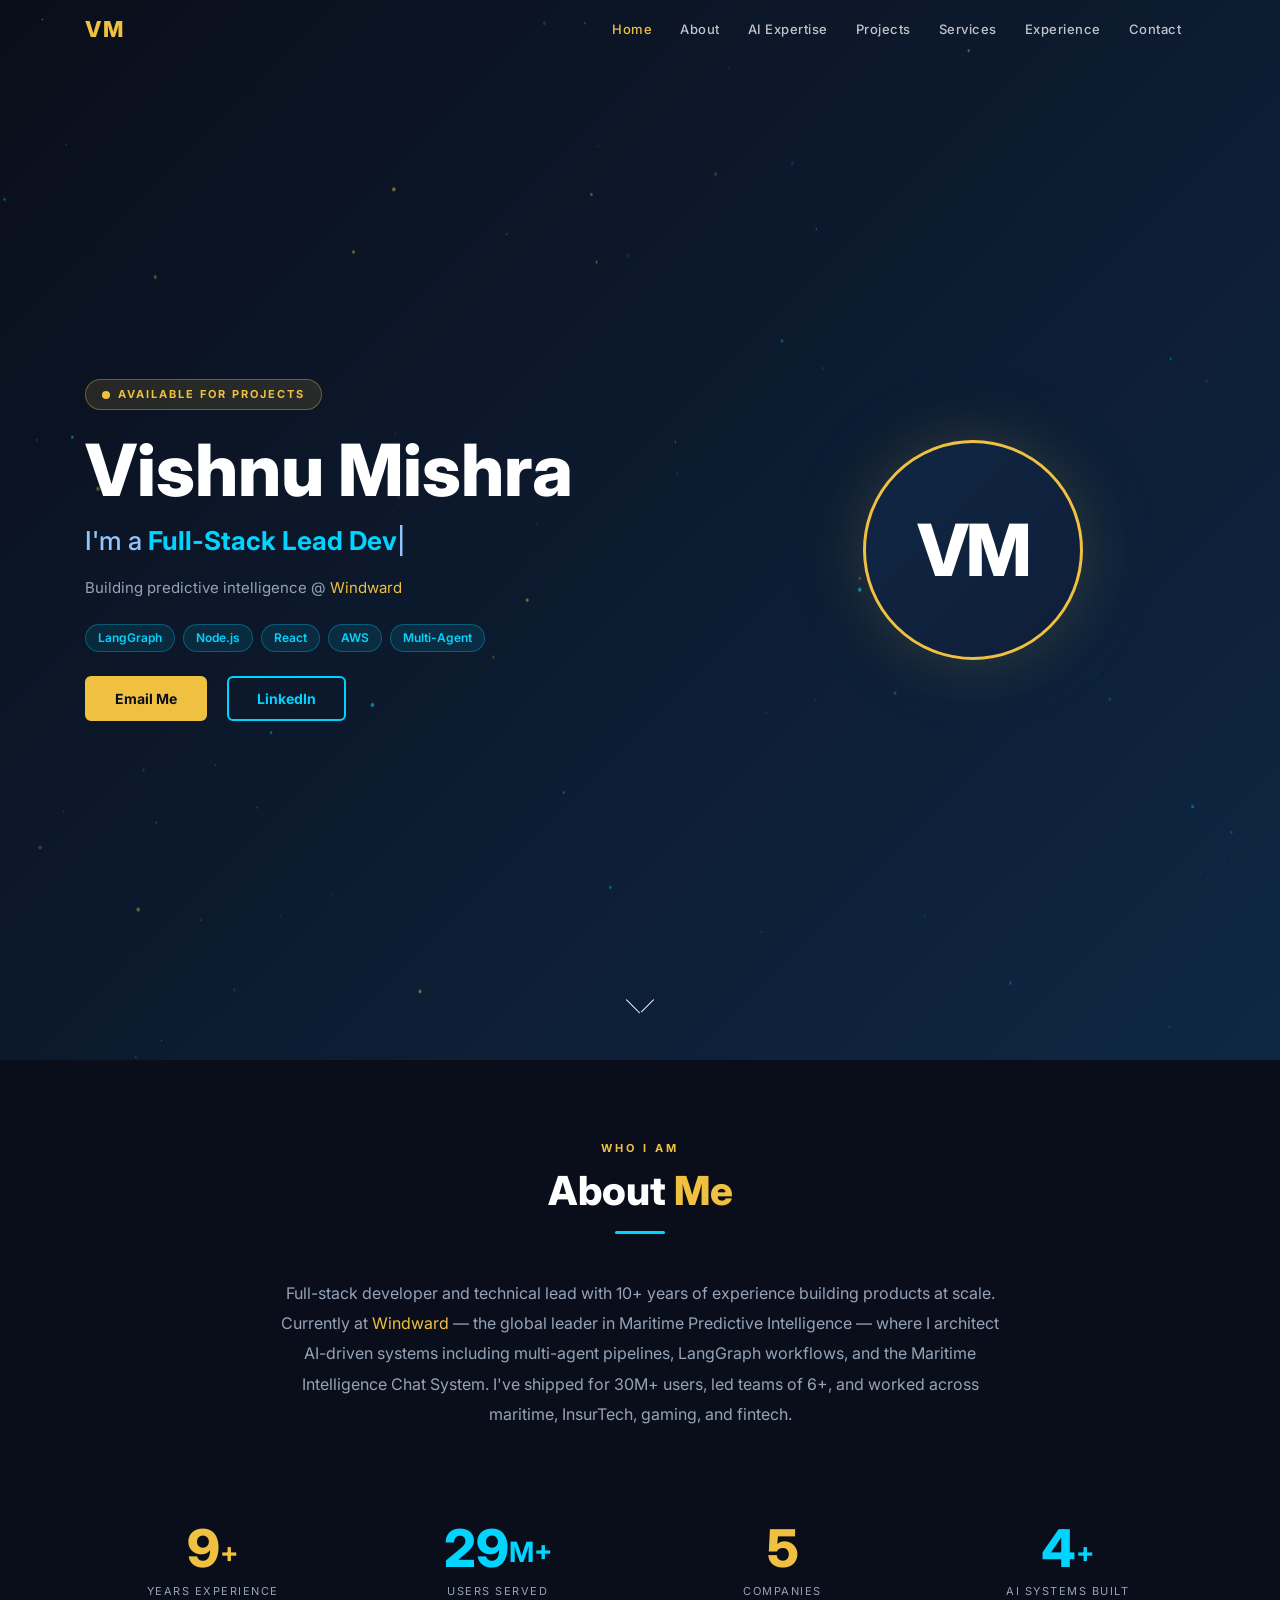
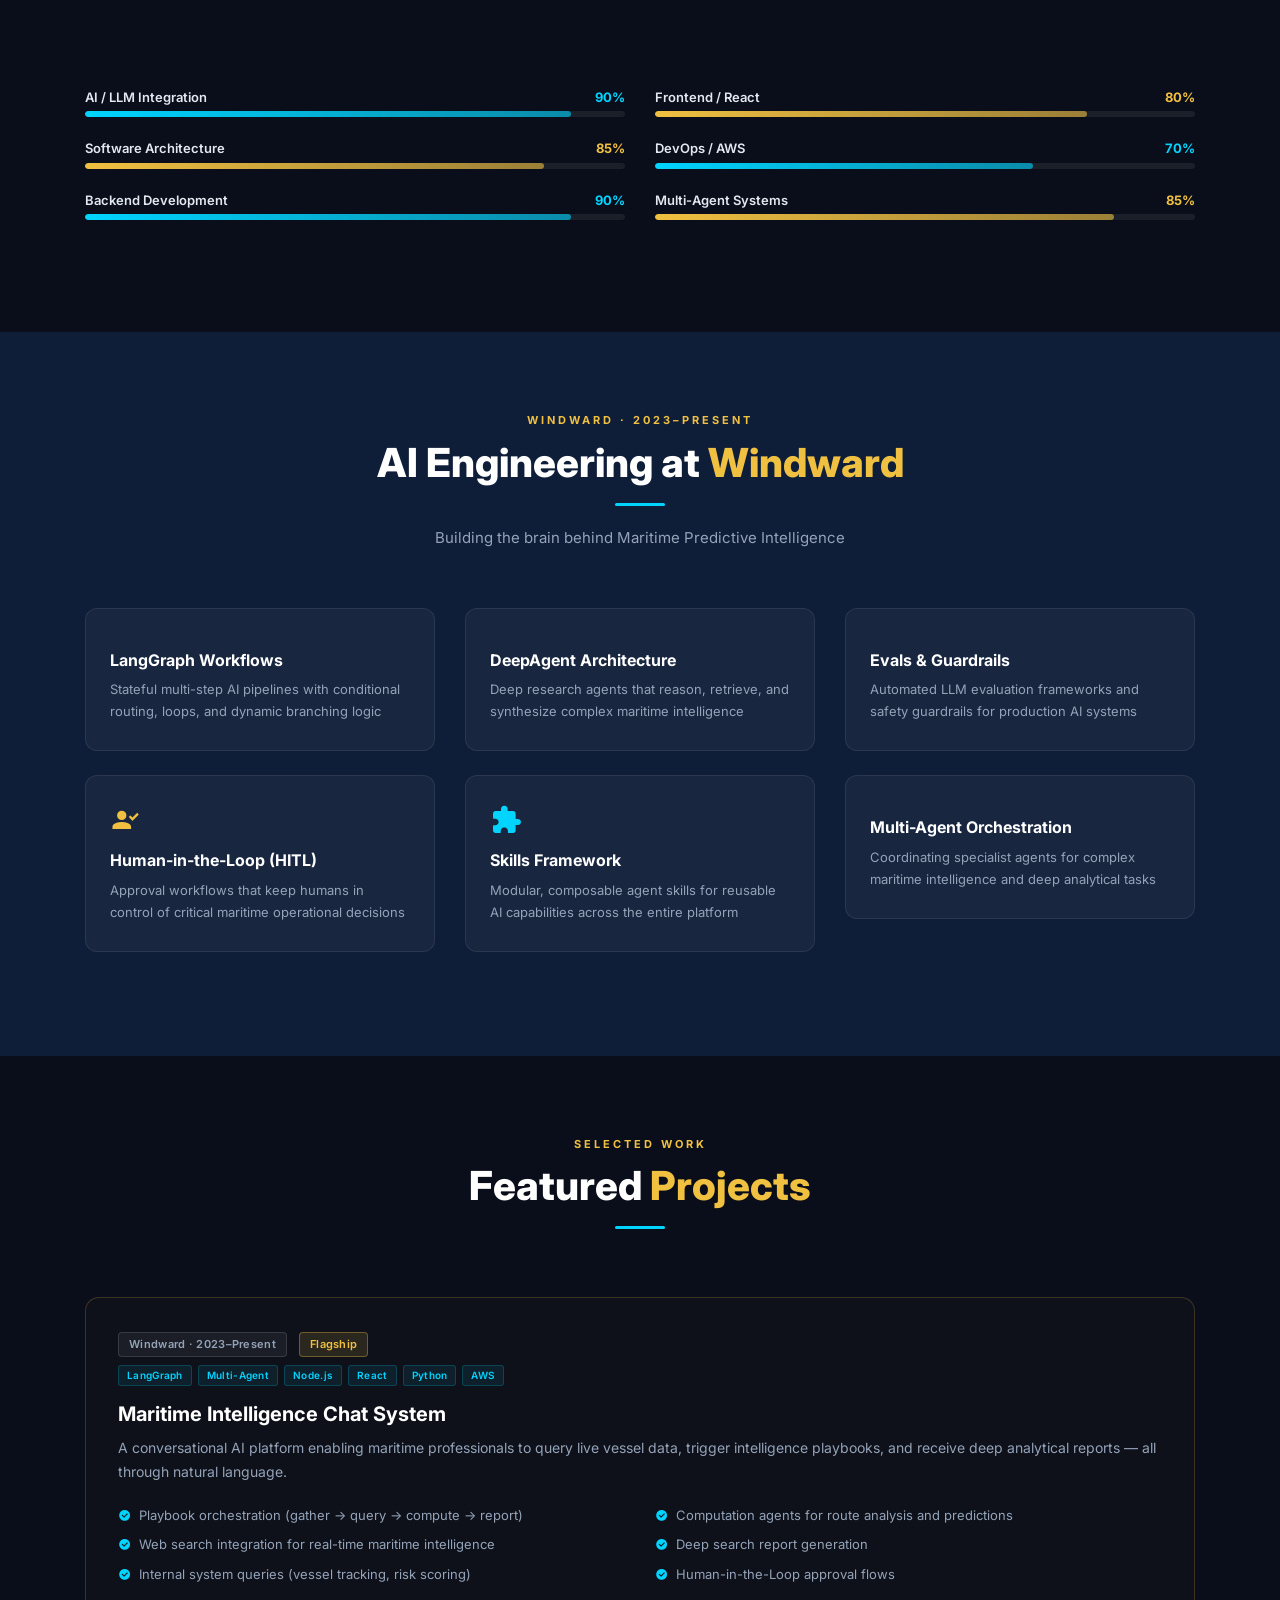
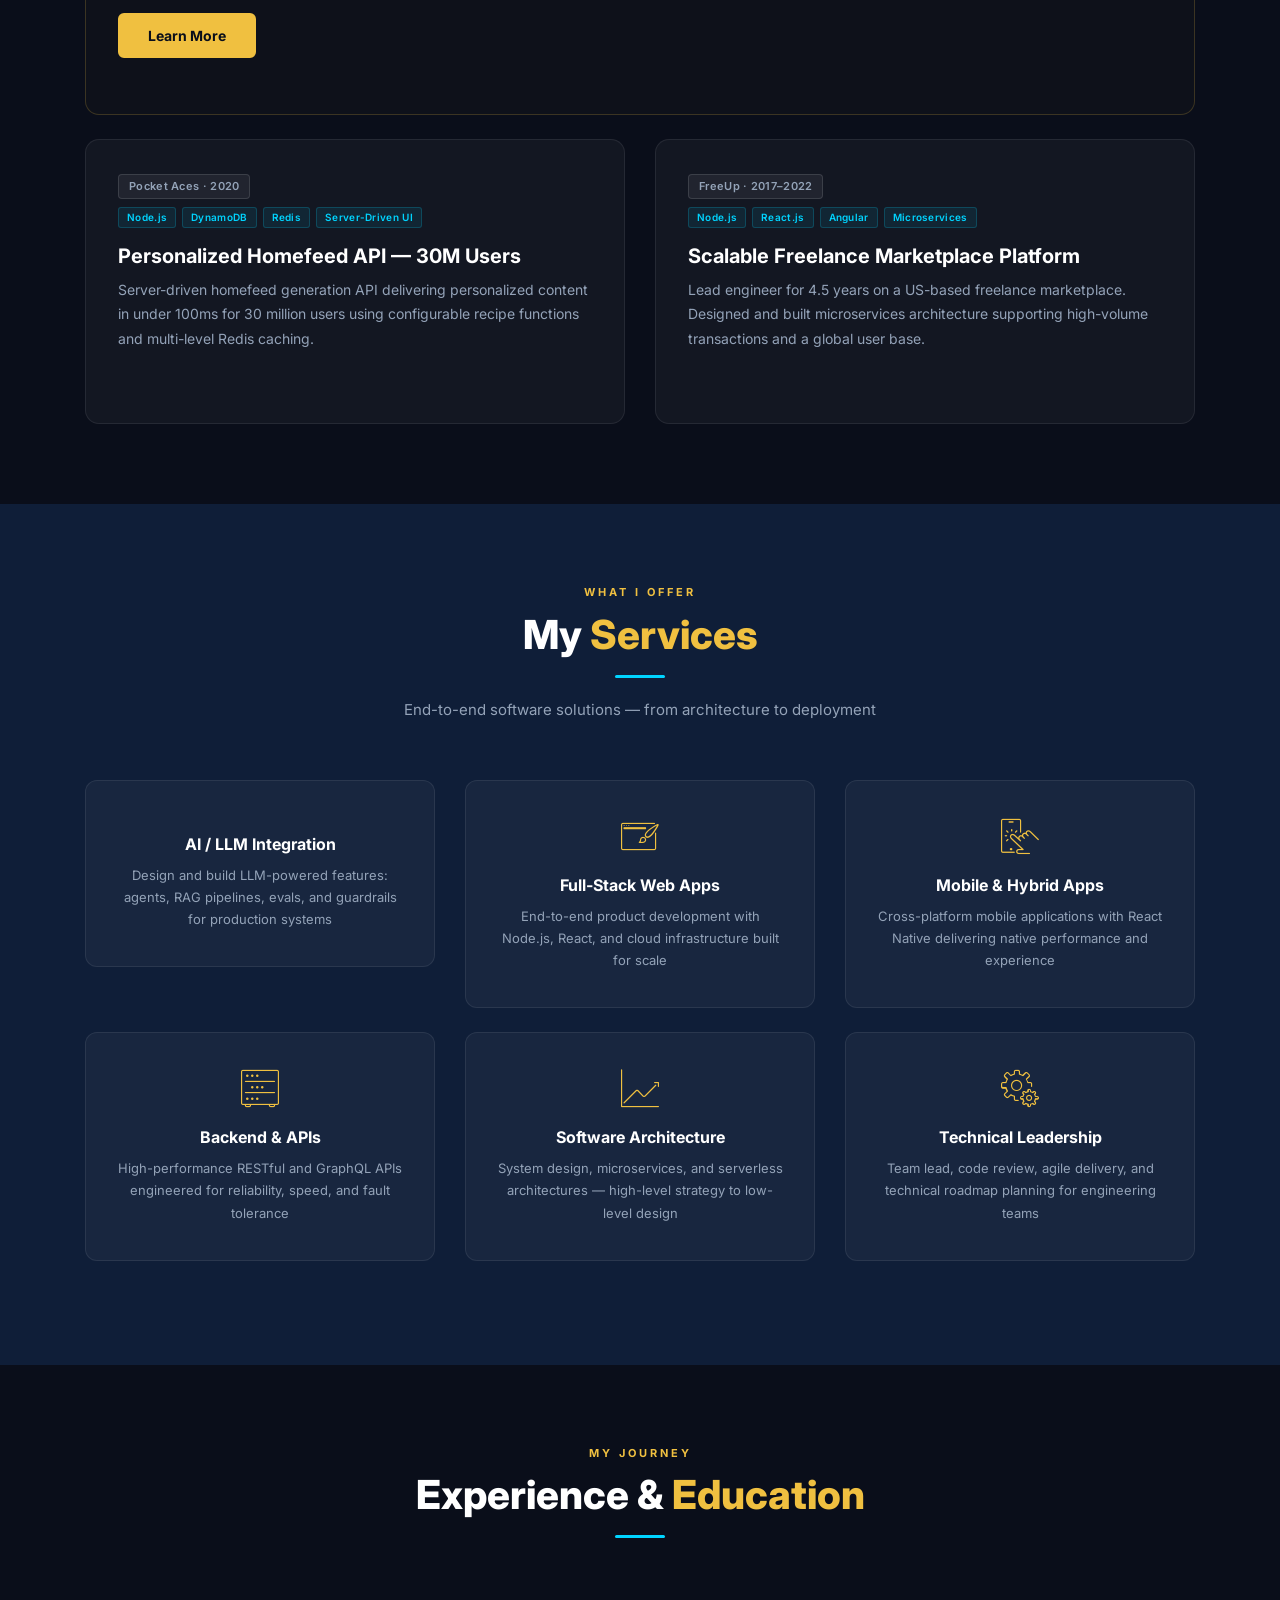
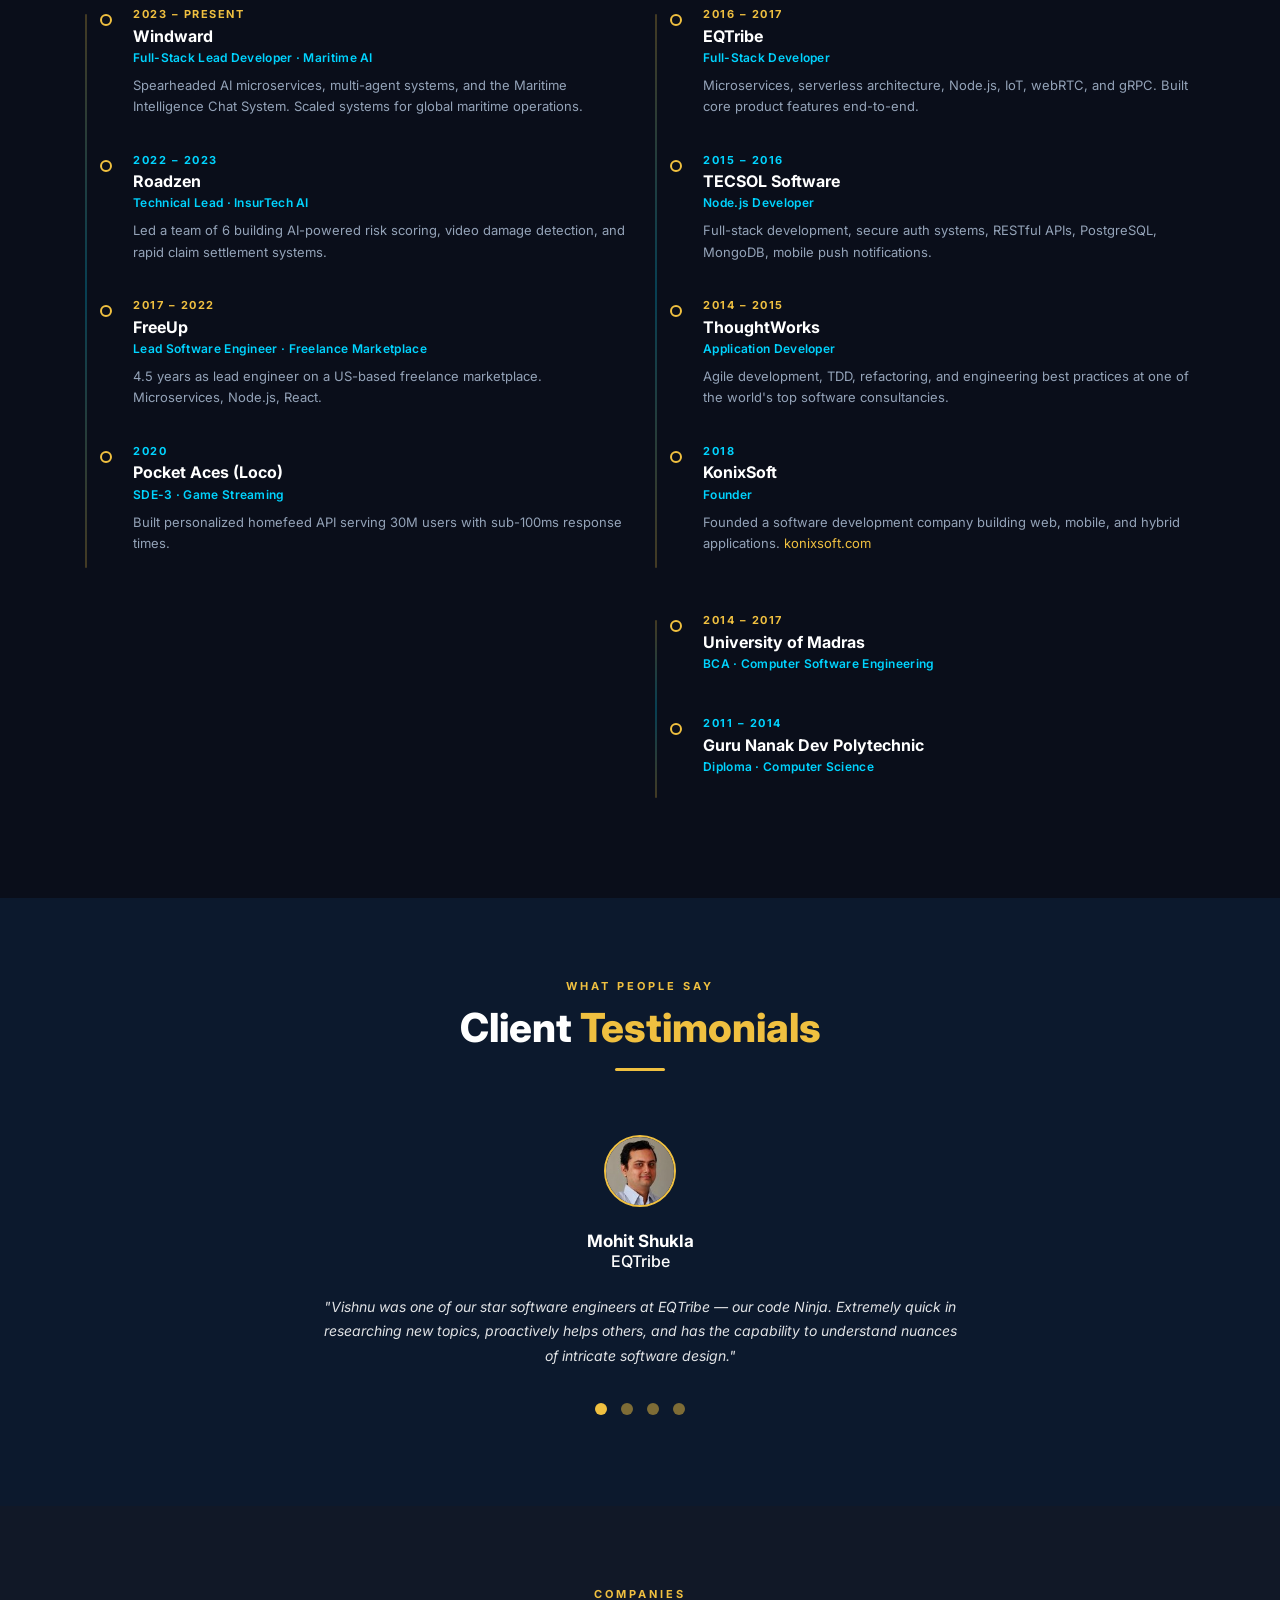
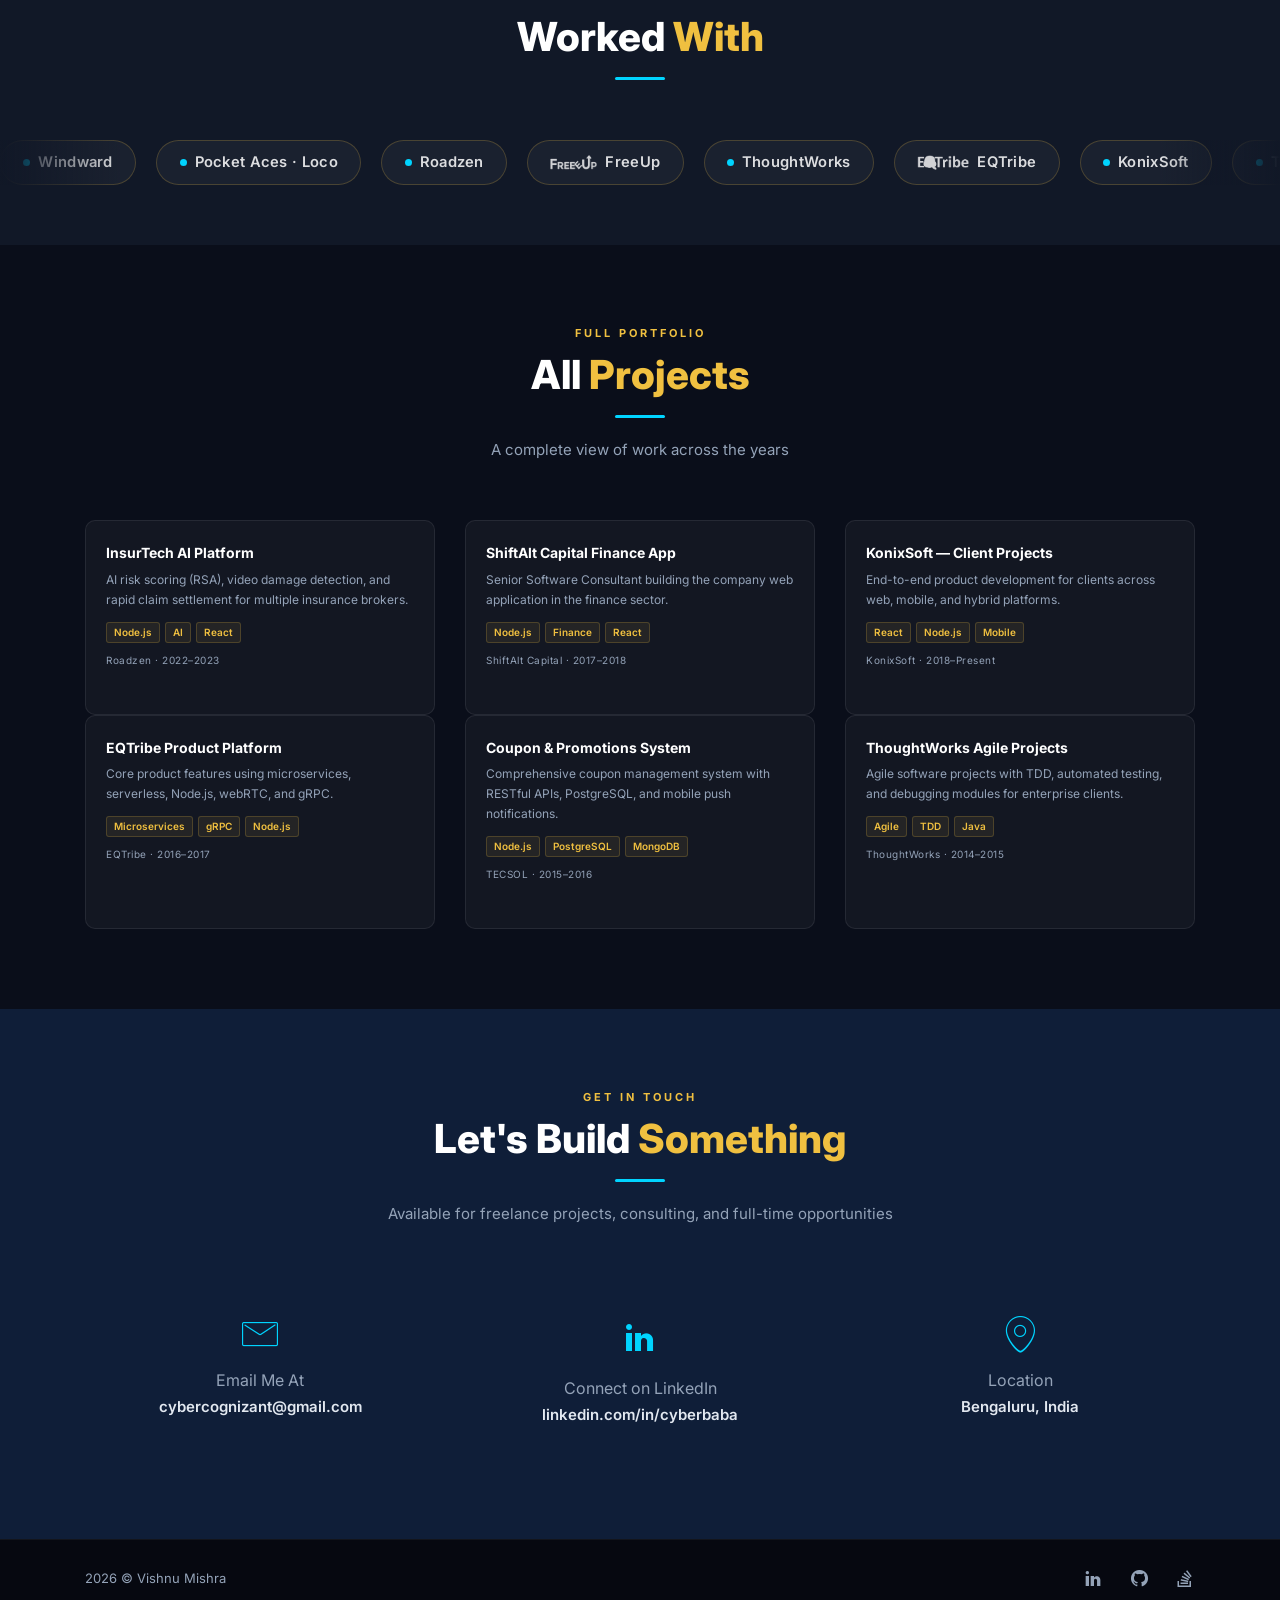
==== commit a7df298a: "feat: show company logos in worked-with chips where available FreeUp and EQTribe chips now render th" ====
--- a/index.html
+++ b/index.html
@@ -549,18 +549,18 @@
         <div class="company-chip"><span class="chip-dot"></span>Windward</div>
         <div class="company-chip"><span class="chip-dot"></span>Pocket Aces · Loco</div>
         <div class="company-chip"><span class="chip-dot"></span>Roadzen</div>
-        <div class="company-chip"><span class="chip-dot"></span>FreeUp</div>
+        <div class="company-chip"><img src="images/clients/freeeup.png" alt="FreeUp" class="chip-logo">FreeUp</div>
         <div class="company-chip"><span class="chip-dot"></span>ThoughtWorks</div>
-        <div class="company-chip"><span class="chip-dot"></span>EQTribe</div>
+        <div class="company-chip"><img src="images/clients/eqtribe.png" alt="EQTribe" class="chip-logo">EQTribe</div>
         <div class="company-chip"><span class="chip-dot"></span>KonixSoft</div>
         <div class="company-chip"><span class="chip-dot"></span>TECSOL</div>
         <!-- Duplicate set for seamless infinite scroll -->
         <div class="company-chip"><span class="chip-dot"></span>Windward</div>
         <div class="company-chip"><span class="chip-dot"></span>Pocket Aces · Loco</div>
         <div class="company-chip"><span class="chip-dot"></span>Roadzen</div>
-        <div class="company-chip"><span class="chip-dot"></span>FreeUp</div>
+        <div class="company-chip"><img src="images/clients/freeeup.png" alt="FreeUp" class="chip-logo">FreeUp</div>
         <div class="company-chip"><span class="chip-dot"></span>ThoughtWorks</div>
-        <div class="company-chip"><span class="chip-dot"></span>EQTribe</div>
+        <div class="company-chip"><img src="images/clients/eqtribe.png" alt="EQTribe" class="chip-logo">EQTribe</div>
         <div class="company-chip"><span class="chip-dot"></span>KonixSoft</div>
         <div class="company-chip"><span class="chip-dot"></span>TECSOL</div>
       </div>
--- a/css/custom.css
+++ b/css/custom.css
@@ -150,6 +150,8 @@
 .company-chip { display: inline-flex; align-items: center; gap: 0.5rem; padding: 0.65rem 1.4rem; background: rgba(255,255,255,0.04); border: 1px solid rgba(240,192,64,0.22); border-radius: 50px; white-space: nowrap; color: rgba(255,255,255,0.85); font-size: 0.92rem; font-weight: 600; letter-spacing: 0.02em; cursor: default; transition: background 0.25s, border-color 0.25s, color 0.25s; }
 .company-chip:hover { background: rgba(240,192,64,0.1); border-color: var(--gold); color: var(--gold); }
 .chip-dot { width: 7px; height: 7px; border-radius: 50%; background: var(--cyan); flex-shrink: 0; }
+.chip-logo { height: 18px; width: auto; max-width: 52px; object-fit: contain; filter: brightness(0) invert(1); opacity: 0.8; flex-shrink: 0; transition: opacity 0.25s; }
+.company-chip:hover .chip-logo { opacity: 1; filter: none; }
 
 /* ===== ALL PROJECTS ===== */
 .mini-project-card { background: var(--card-bg); border: 1px solid var(--card-border); border-radius: 10px; padding: 24px 20px; margin-bottom: 22px; transition: transform 0.2s, border-color 0.2s; height: 100%; }
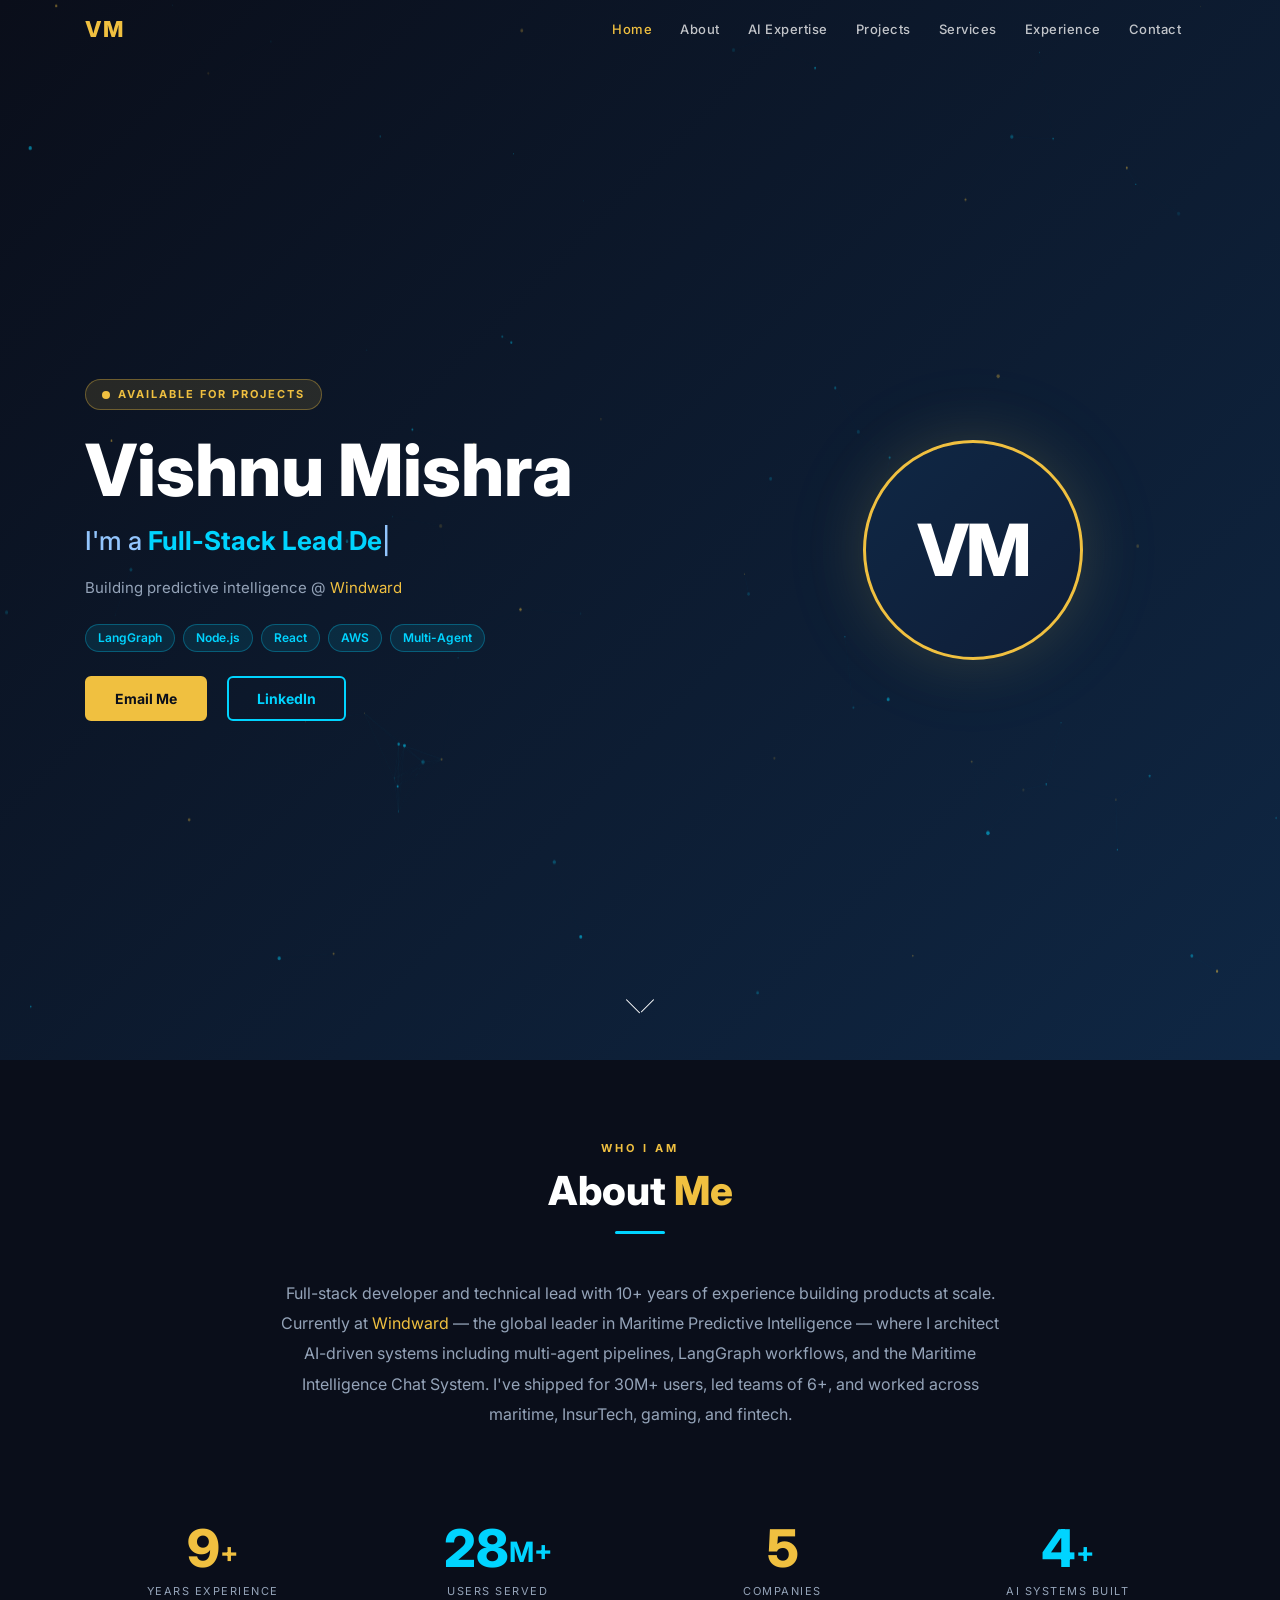
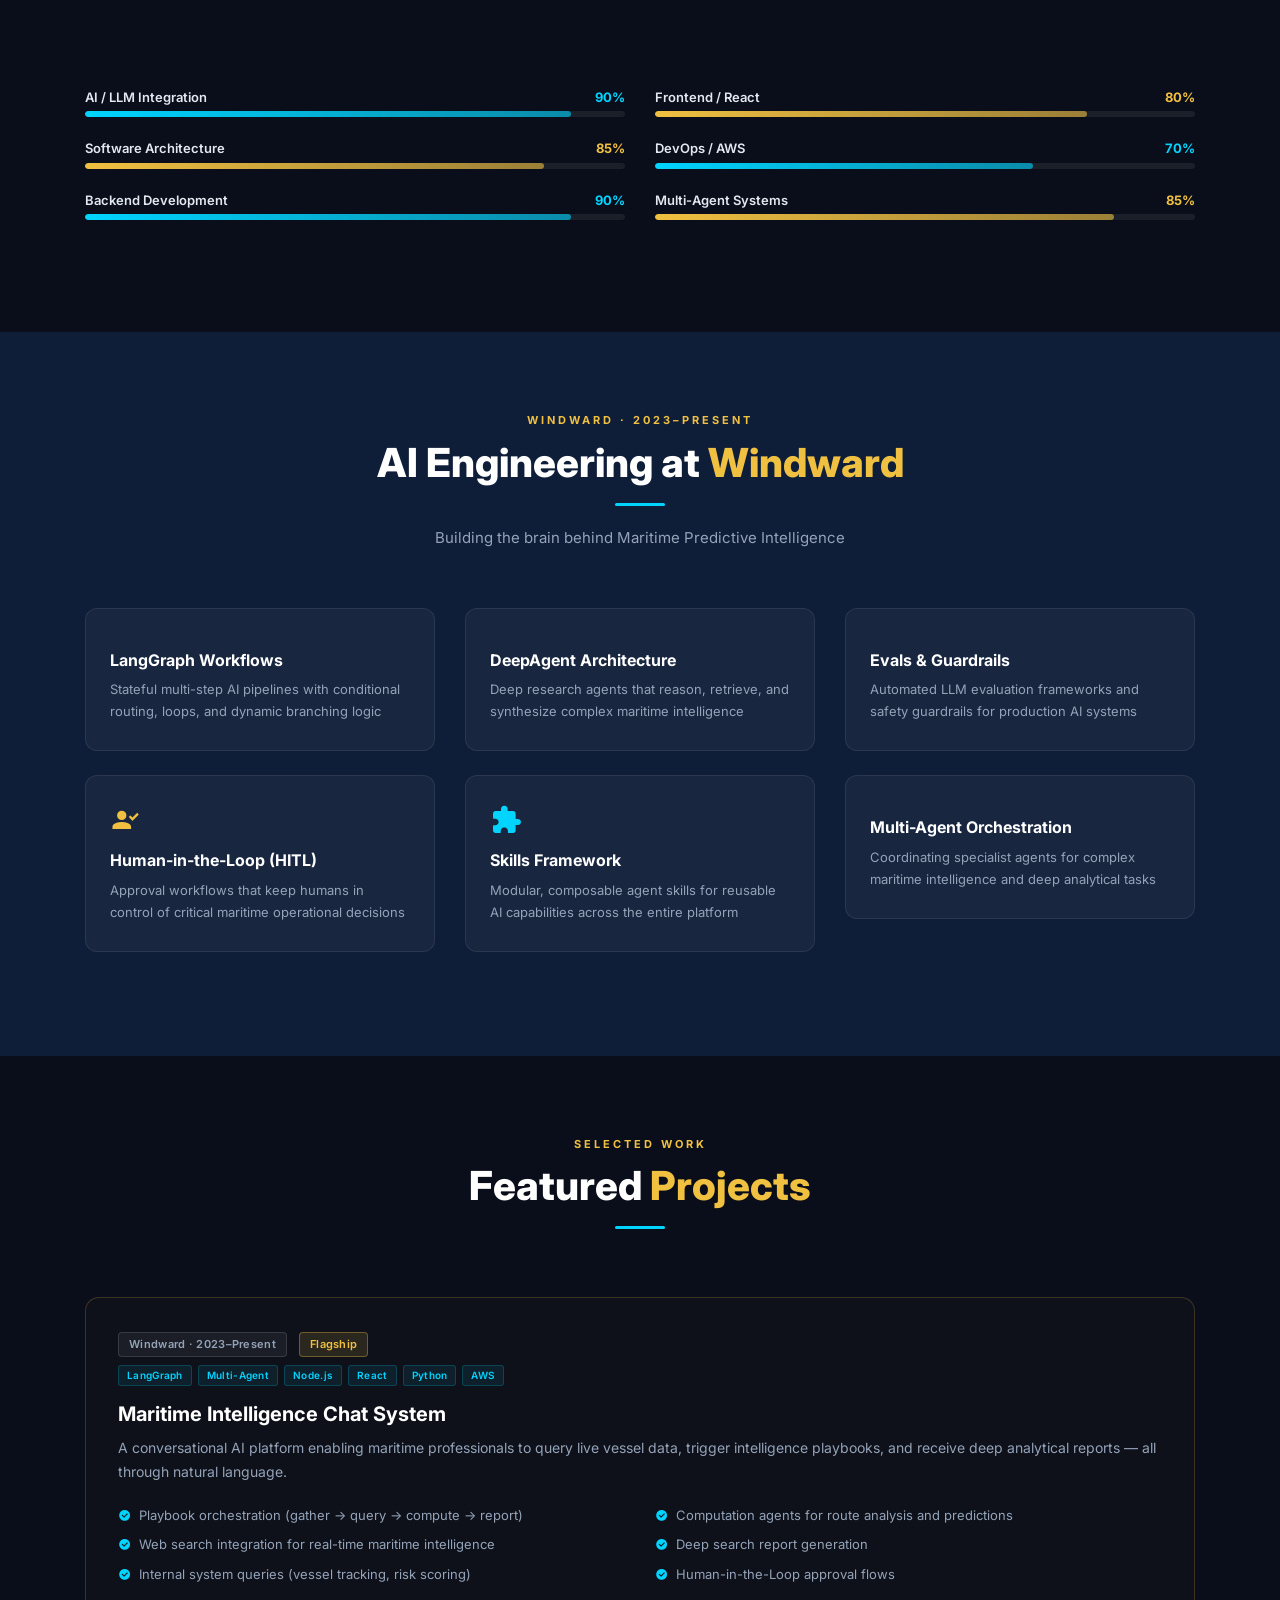
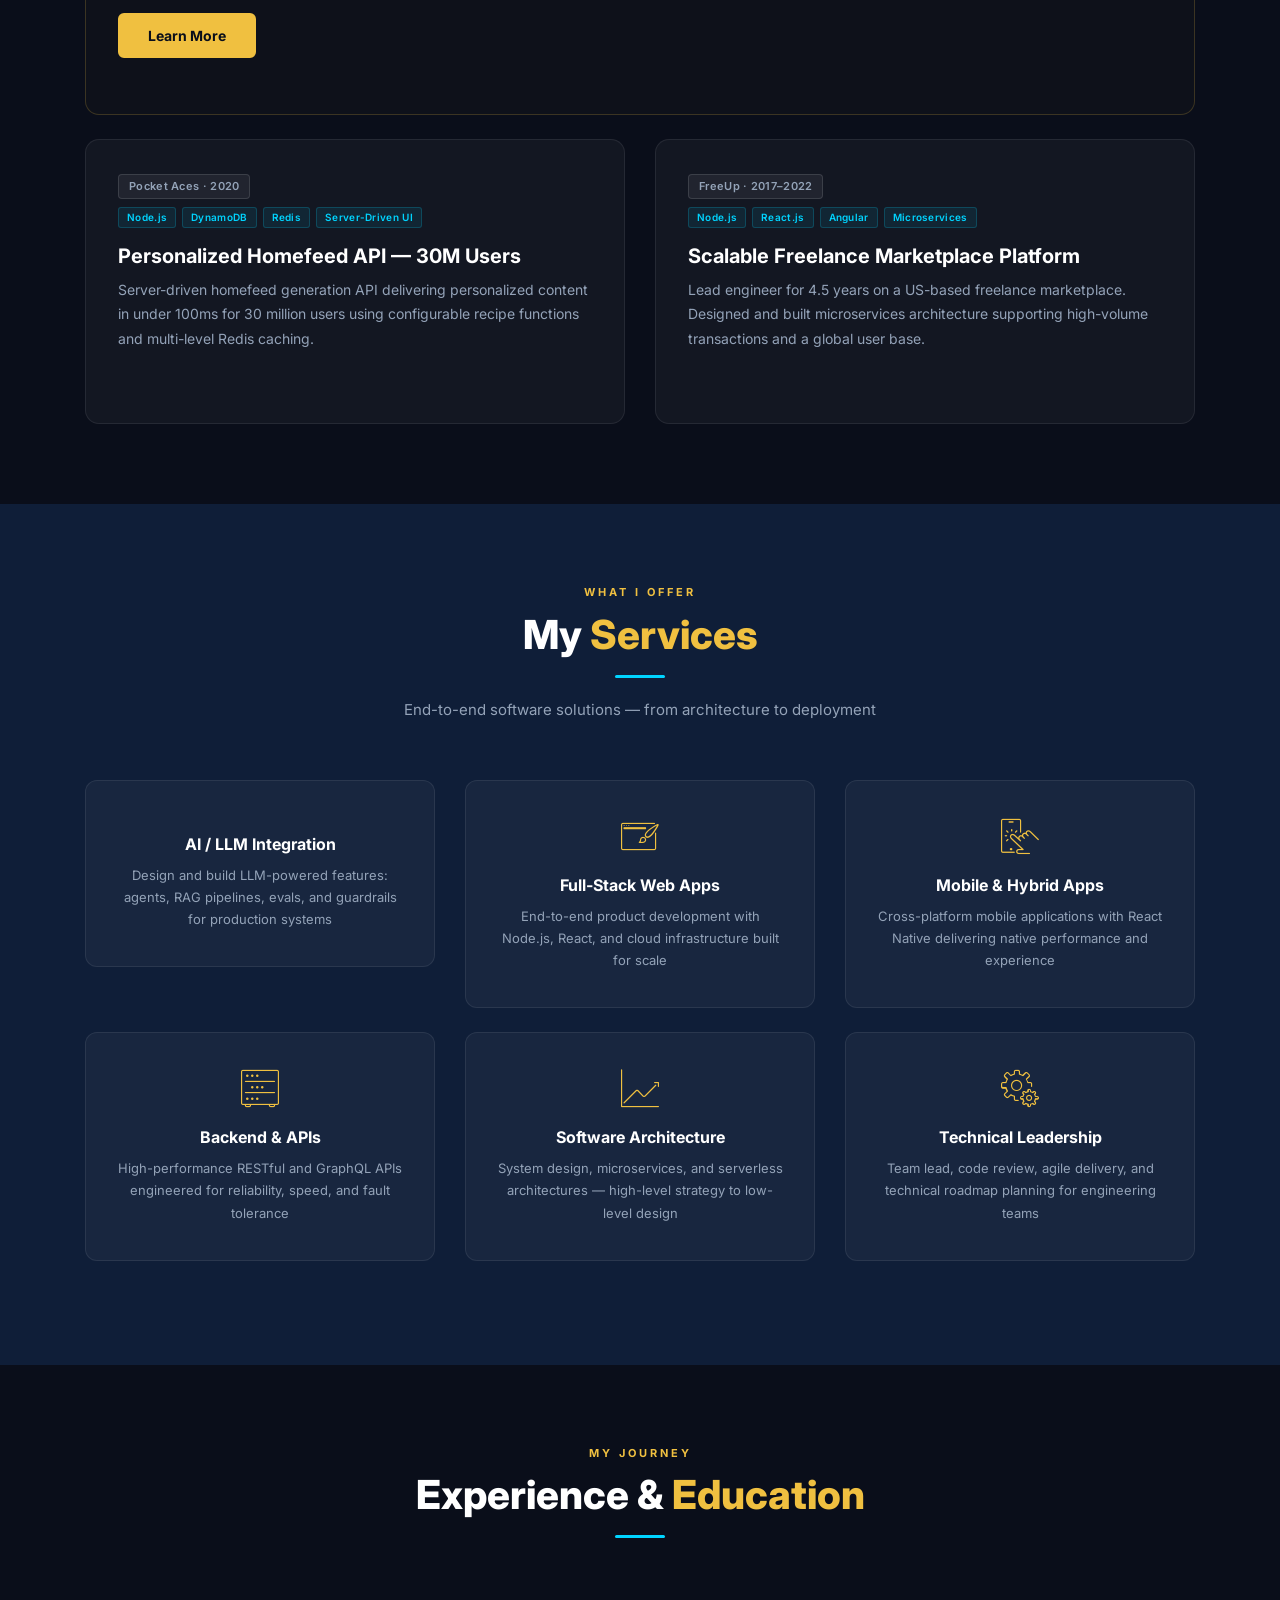
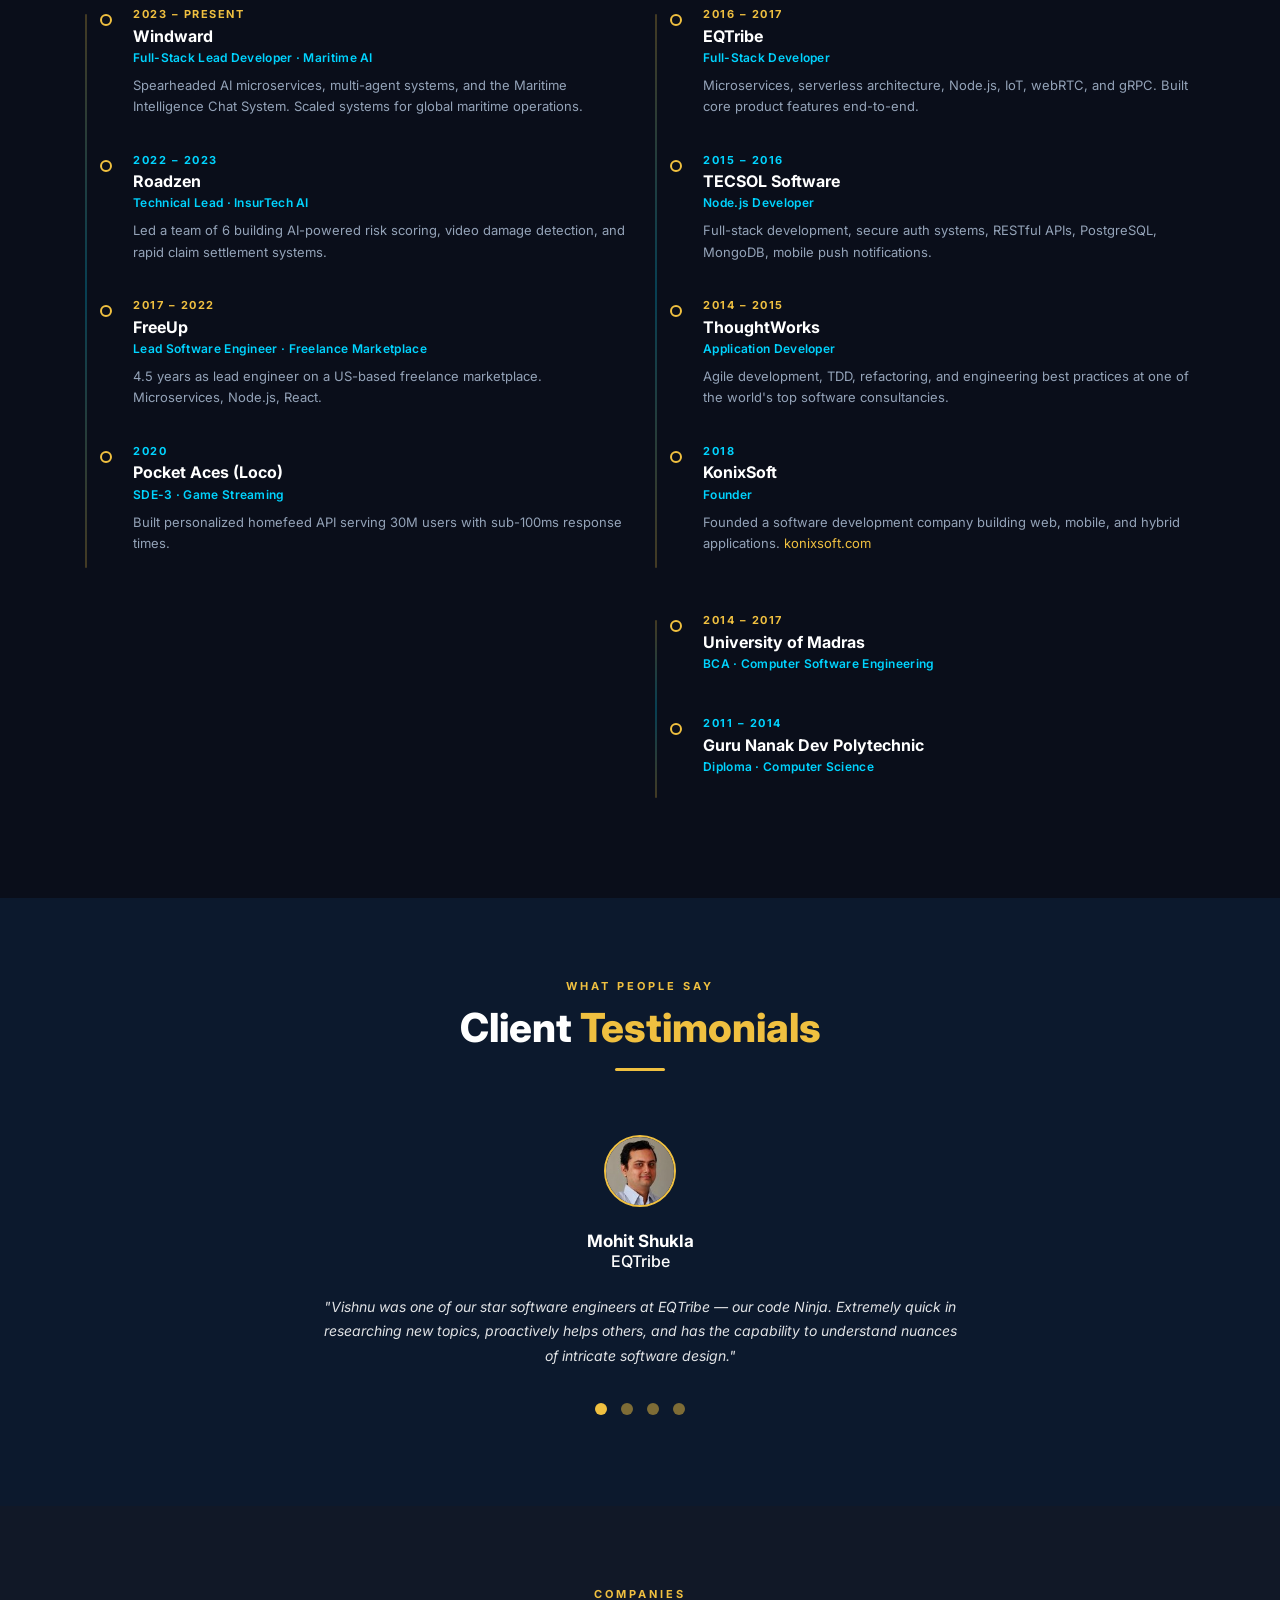
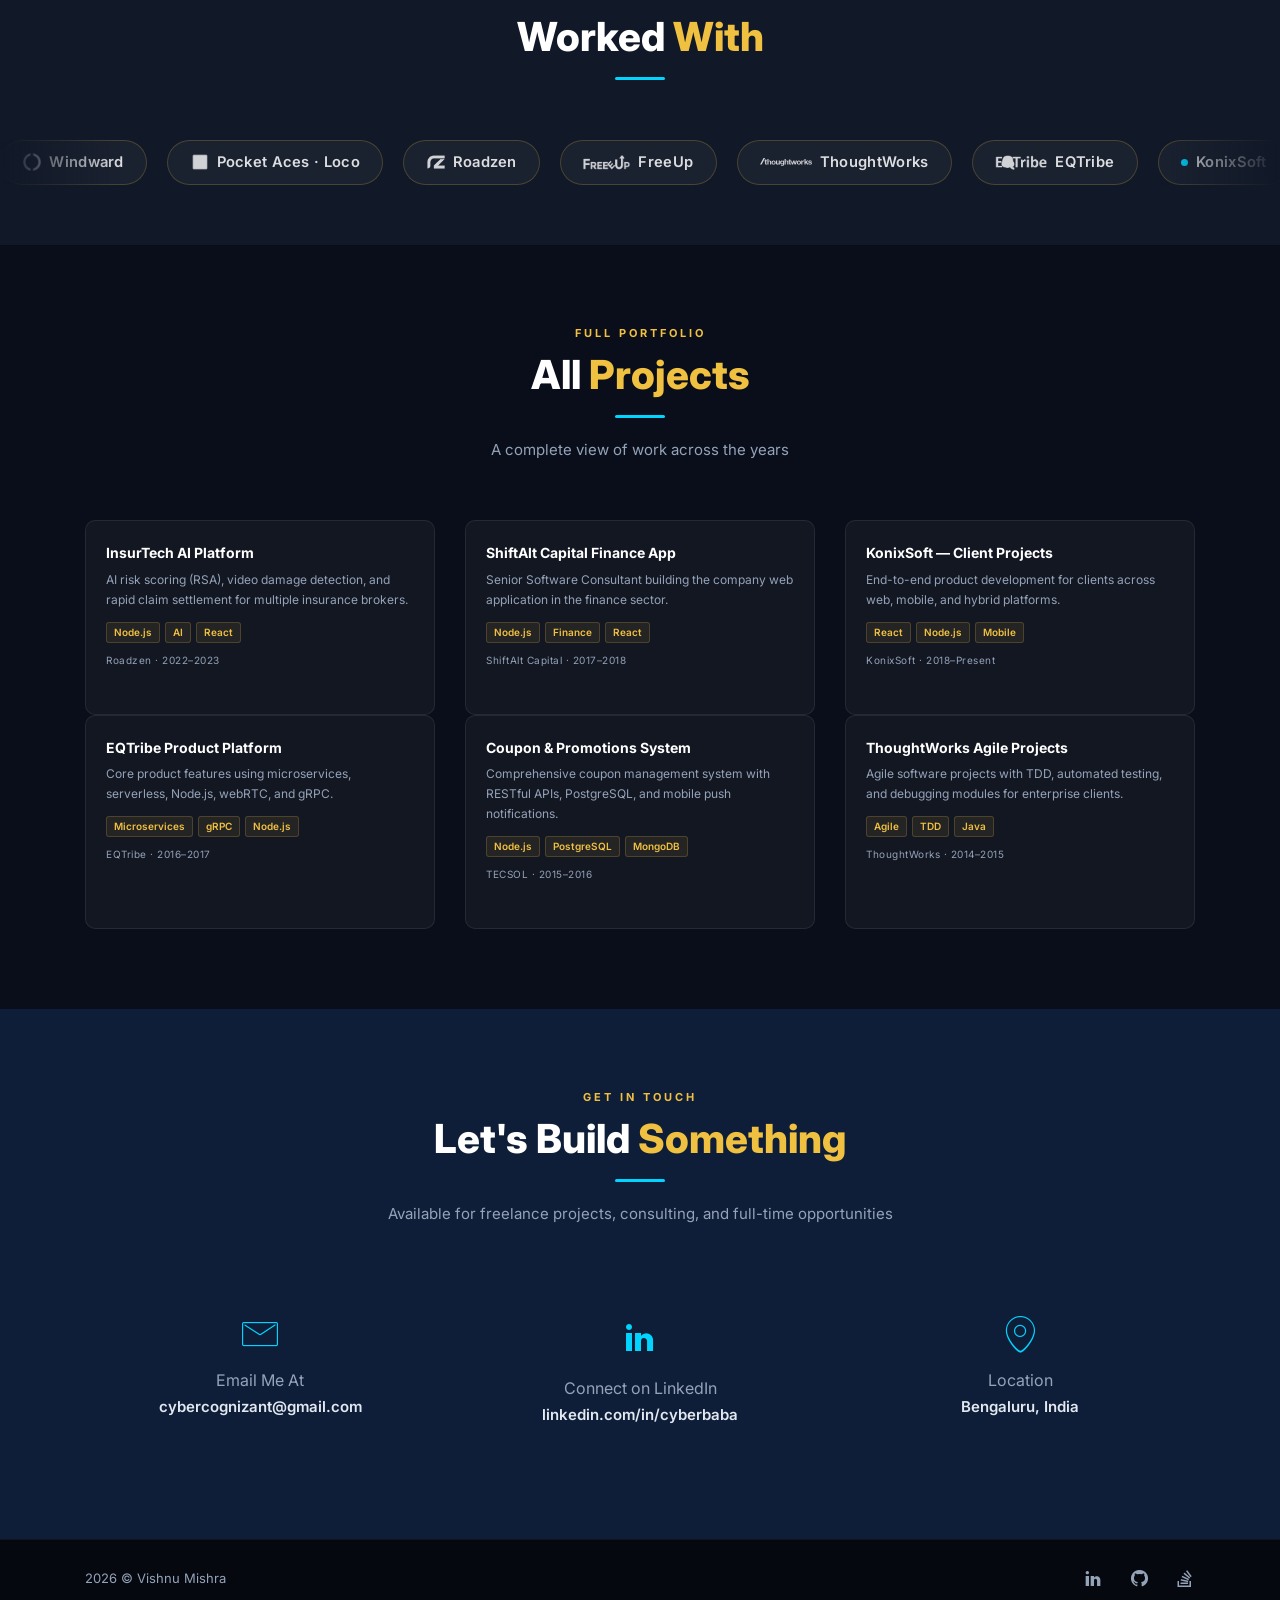
==== commit 206b4f81: "feat: add logos, URLs and Ayodhya Dham to Worked With marquee Fetched and saved logos for Windward, " ====
--- a/index.html
+++ b/index.html
@@ -546,23 +546,29 @@
     </div>
     <div class="marquee-wrapper" data-aos="fade-up" data-aos-delay="100">
       <div class="marquee-track">
-        <div class="company-chip"><span class="chip-dot"></span>Windward</div>
-        <div class="company-chip"><span class="chip-dot"></span>Pocket Aces · Loco</div>
-        <div class="company-chip"><span class="chip-dot"></span>Roadzen</div>
-        <div class="company-chip"><img src="images/clients/freeeup.png" alt="FreeUp" class="chip-logo">FreeUp</div>
-        <div class="company-chip"><span class="chip-dot"></span>ThoughtWorks</div>
-        <div class="company-chip"><img src="images/clients/eqtribe.png" alt="EQTribe" class="chip-logo">EQTribe</div>
-        <div class="company-chip"><span class="chip-dot"></span>KonixSoft</div>
-        <div class="company-chip"><span class="chip-dot"></span>TECSOL</div>
+        <a class="company-chip" href="https://windward.ai/" target="_blank" rel="noopener noreferrer"><img src="images/clients/windward.png" alt="Windward" class="chip-logo">Windward</a>
+        <a class="company-chip" href="https://loco.com/" target="_blank" rel="noopener noreferrer"><img src="images/clients/loco.png" alt="Loco" class="chip-logo">Pocket Aces · Loco</a>
+        <a class="company-chip" href="https://www.roadzen.ai/" target="_blank" rel="noopener noreferrer"><img src="images/clients/roadzen.png" alt="Roadzen" class="chip-logo">Roadzen</a>
+        <a class="company-chip" href="https://freeup.net/" target="_blank" rel="noopener noreferrer"><img src="images/clients/freeeup.png" alt="FreeUp" class="chip-logo">FreeUp</a>
+        <a class="company-chip" href="https://www.thoughtworks.com/" target="_blank" rel="noopener noreferrer"><img src="images/clients/thoughtworks.svg" alt="ThoughtWorks" class="chip-logo">ThoughtWorks</a>
+        <a class="company-chip" href="https://www.linkedin.com/company/eqtribe" target="_blank" rel="noopener noreferrer"><img src="images/clients/eqtribe.png" alt="EQTribe" class="chip-logo">EQTribe</a>
+        <a class="company-chip" href="https://www.linkedin.com/company/konixsoft" target="_blank" rel="noopener noreferrer"><span class="chip-dot"></span>KonixSoft</a>
+        <a class="company-chip" href="https://www.linkedin.com/company/tecsol-software-pvt-ltd/" target="_blank" rel="noopener noreferrer"><span class="chip-dot"></span>TECSOL</a>
+        <a class="company-chip" href="https://www.shiftalt.capital/" target="_blank" rel="noopener noreferrer"><img src="images/clients/shiftalt.jpg" alt="ShiftAlt Capital" class="chip-logo">ShiftAlt Capital</a>
+        <a class="company-chip" href="https://hashmeapp.com/" target="_blank" rel="noopener noreferrer"><img src="images/clients/hashme.png" alt="HashMe" class="chip-logo">HashMe</a>
+        <a class="company-chip" href="https://ayodhyadham.info/" target="_blank" rel="noopener noreferrer"><img src="images/clients/ayodhyadham.png" alt="Ayodhya Dham" class="chip-logo">Ayodhya Dham</a>
         <!-- Duplicate set for seamless infinite scroll -->
-        <div class="company-chip"><span class="chip-dot"></span>Windward</div>
-        <div class="company-chip"><span class="chip-dot"></span>Pocket Aces · Loco</div>
-        <div class="company-chip"><span class="chip-dot"></span>Roadzen</div>
-        <div class="company-chip"><img src="images/clients/freeeup.png" alt="FreeUp" class="chip-logo">FreeUp</div>
-        <div class="company-chip"><span class="chip-dot"></span>ThoughtWorks</div>
-        <div class="company-chip"><img src="images/clients/eqtribe.png" alt="EQTribe" class="chip-logo">EQTribe</div>
-        <div class="company-chip"><span class="chip-dot"></span>KonixSoft</div>
-        <div class="company-chip"><span class="chip-dot"></span>TECSOL</div>
+        <a class="company-chip" href="https://windward.ai/" target="_blank" rel="noopener noreferrer"><img src="images/clients/windward.png" alt="Windward" class="chip-logo">Windward</a>
+        <a class="company-chip" href="https://loco.com/" target="_blank" rel="noopener noreferrer"><img src="images/clients/loco.png" alt="Loco" class="chip-logo">Pocket Aces · Loco</a>
+        <a class="company-chip" href="https://www.roadzen.ai/" target="_blank" rel="noopener noreferrer"><img src="images/clients/roadzen.png" alt="Roadzen" class="chip-logo">Roadzen</a>
+        <a class="company-chip" href="https://freeup.net/" target="_blank" rel="noopener noreferrer"><img src="images/clients/freeeup.png" alt="FreeUp" class="chip-logo">FreeUp</a>
+        <a class="company-chip" href="https://www.thoughtworks.com/" target="_blank" rel="noopener noreferrer"><img src="images/clients/thoughtworks.svg" alt="ThoughtWorks" class="chip-logo">ThoughtWorks</a>
+        <a class="company-chip" href="https://www.linkedin.com/company/eqtribe" target="_blank" rel="noopener noreferrer"><img src="images/clients/eqtribe.png" alt="EQTribe" class="chip-logo">EQTribe</a>
+        <a class="company-chip" href="https://www.linkedin.com/company/konixsoft" target="_blank" rel="noopener noreferrer"><span class="chip-dot"></span>KonixSoft</a>
+        <a class="company-chip" href="https://www.linkedin.com/company/tecsol-software-pvt-ltd/" target="_blank" rel="noopener noreferrer"><span class="chip-dot"></span>TECSOL</a>
+        <a class="company-chip" href="https://www.shiftalt.capital/" target="_blank" rel="noopener noreferrer"><img src="images/clients/shiftalt.jpg" alt="ShiftAlt Capital" class="chip-logo">ShiftAlt Capital</a>
+        <a class="company-chip" href="https://hashmeapp.com/" target="_blank" rel="noopener noreferrer"><img src="images/clients/hashme.png" alt="HashMe" class="chip-logo">HashMe</a>
+        <a class="company-chip" href="https://ayodhyadham.info/" target="_blank" rel="noopener noreferrer"><img src="images/clients/ayodhyadham.png" alt="Ayodhya Dham" class="chip-logo">Ayodhya Dham</a>
       </div>
     </div>
   </section>
--- a/css/custom.css
+++ b/css/custom.css
@@ -147,8 +147,8 @@
   0%   { transform: translateX(0); }
   100% { transform: translateX(-50%); }
 }
-.company-chip { display: inline-flex; align-items: center; gap: 0.5rem; padding: 0.65rem 1.4rem; background: rgba(255,255,255,0.04); border: 1px solid rgba(240,192,64,0.22); border-radius: 50px; white-space: nowrap; color: rgba(255,255,255,0.85); font-size: 0.92rem; font-weight: 600; letter-spacing: 0.02em; cursor: default; transition: background 0.25s, border-color 0.25s, color 0.25s; }
-.company-chip:hover { background: rgba(240,192,64,0.1); border-color: var(--gold); color: var(--gold); }
+.company-chip { display: inline-flex; align-items: center; gap: 0.5rem; padding: 0.65rem 1.4rem; background: rgba(255,255,255,0.04); border: 1px solid rgba(240,192,64,0.22); border-radius: 50px; white-space: nowrap; color: rgba(255,255,255,0.85); font-size: 0.92rem; font-weight: 600; letter-spacing: 0.02em; cursor: pointer; text-decoration: none; transition: background 0.25s, border-color 0.25s, color 0.25s; }
+.company-chip:hover { background: rgba(240,192,64,0.1); border-color: var(--gold); color: var(--gold); text-decoration: none; }
 .chip-dot { width: 7px; height: 7px; border-radius: 50%; background: var(--cyan); flex-shrink: 0; }
 .chip-logo { height: 18px; width: auto; max-width: 52px; object-fit: contain; filter: brightness(0) invert(1); opacity: 0.8; flex-shrink: 0; transition: opacity 0.25s; }
 .company-chip:hover .chip-logo { opacity: 1; filter: none; }
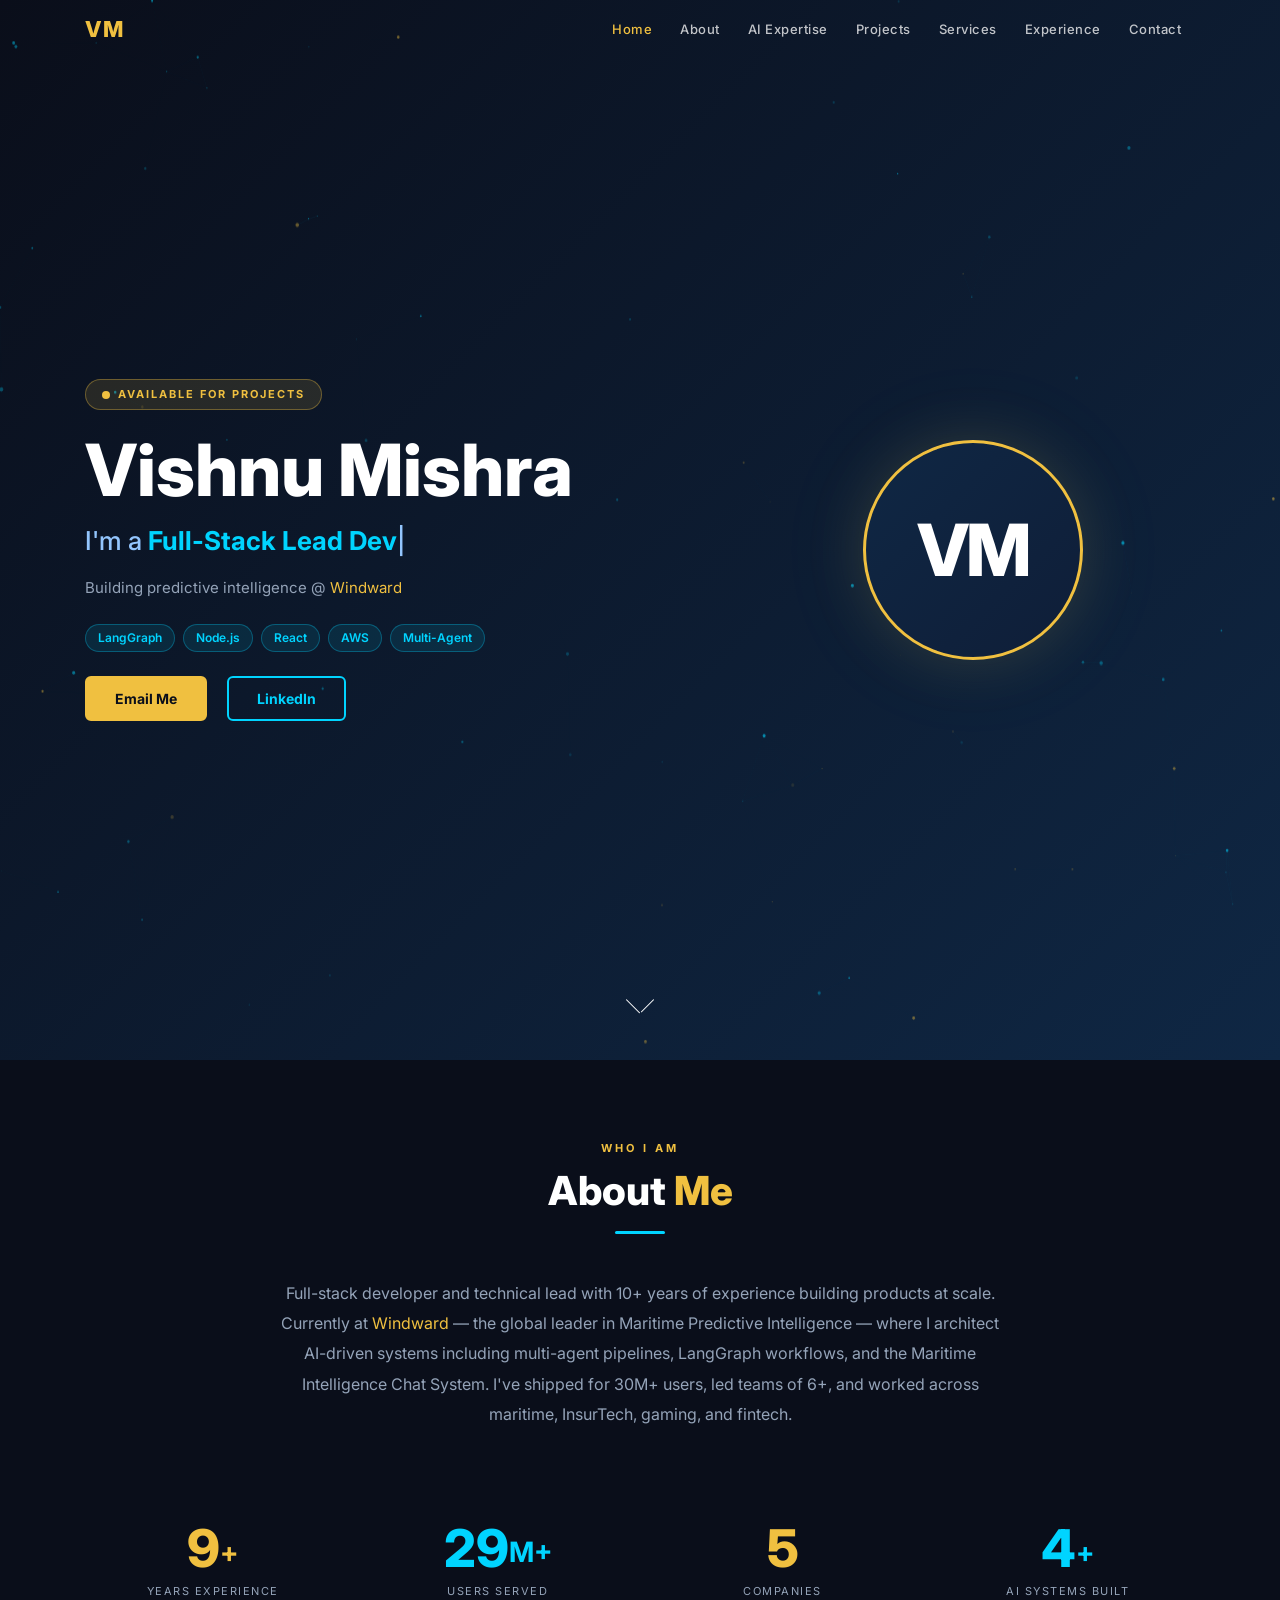
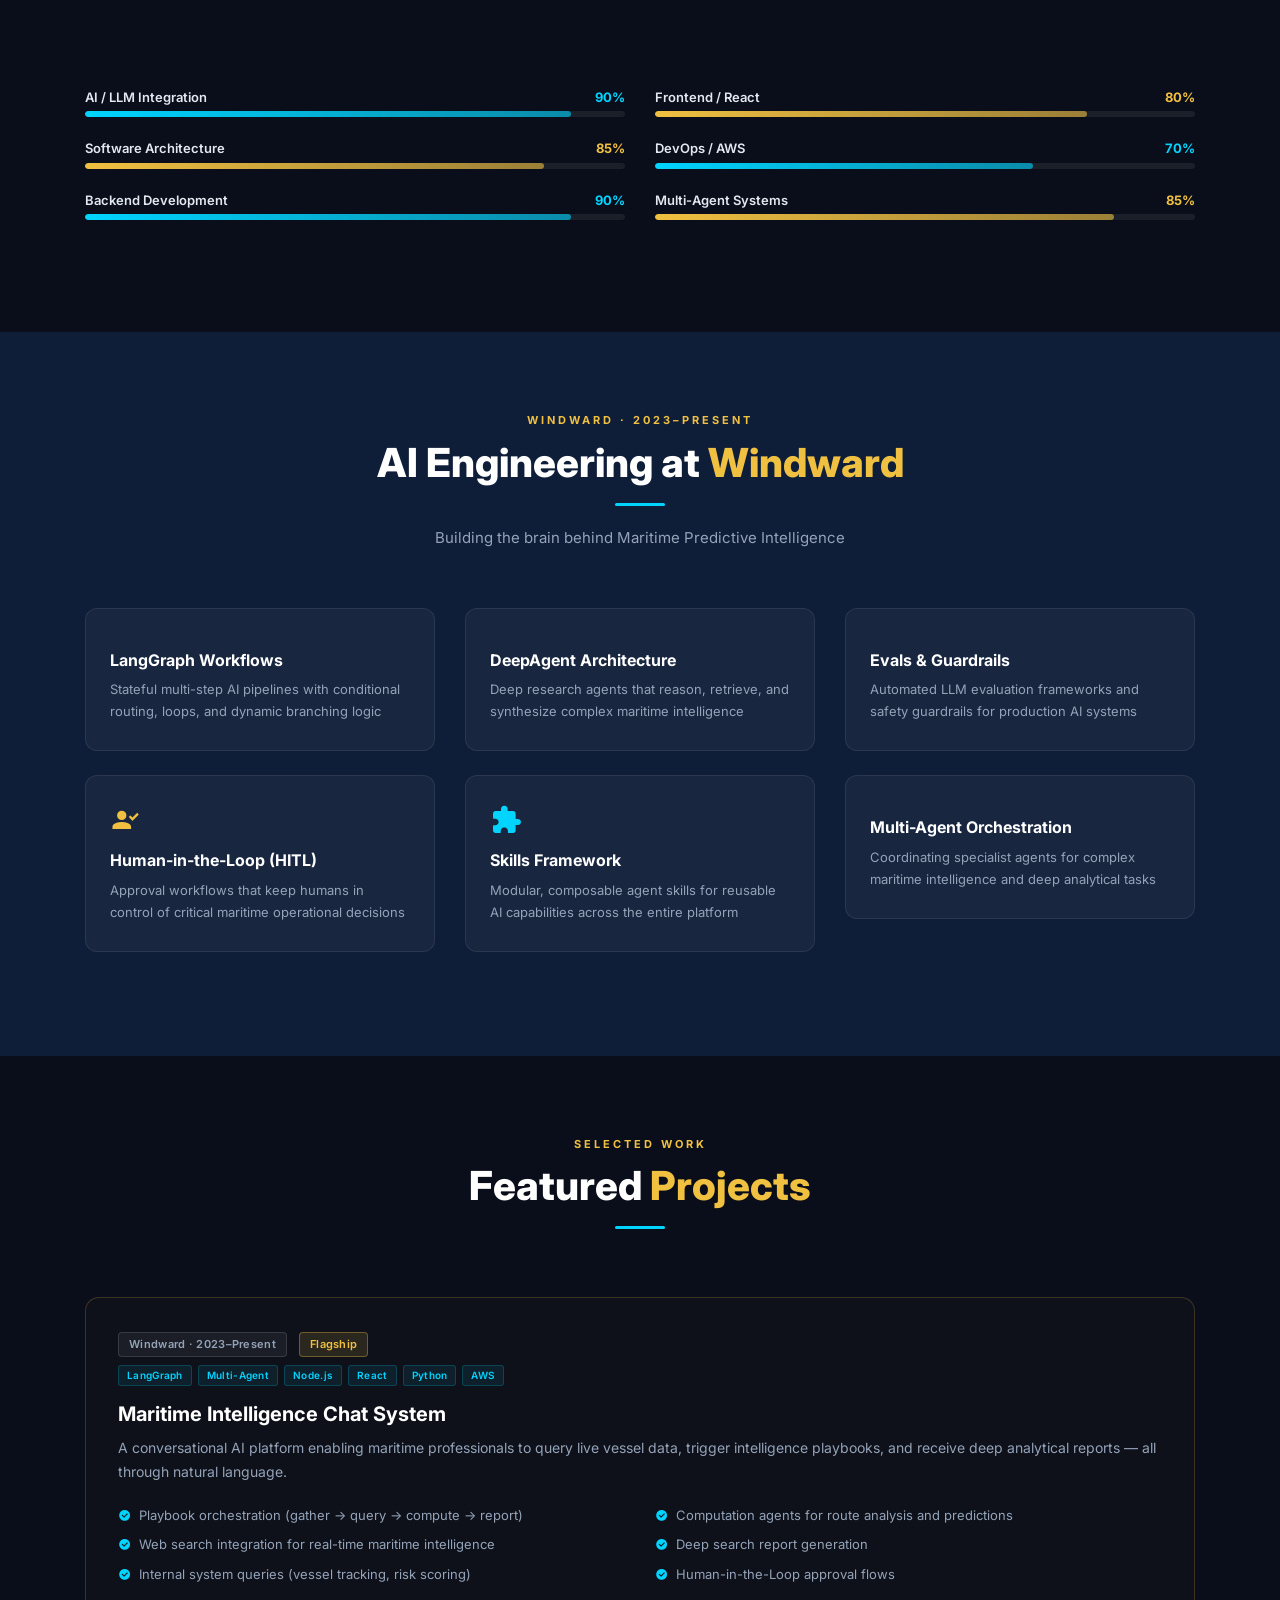
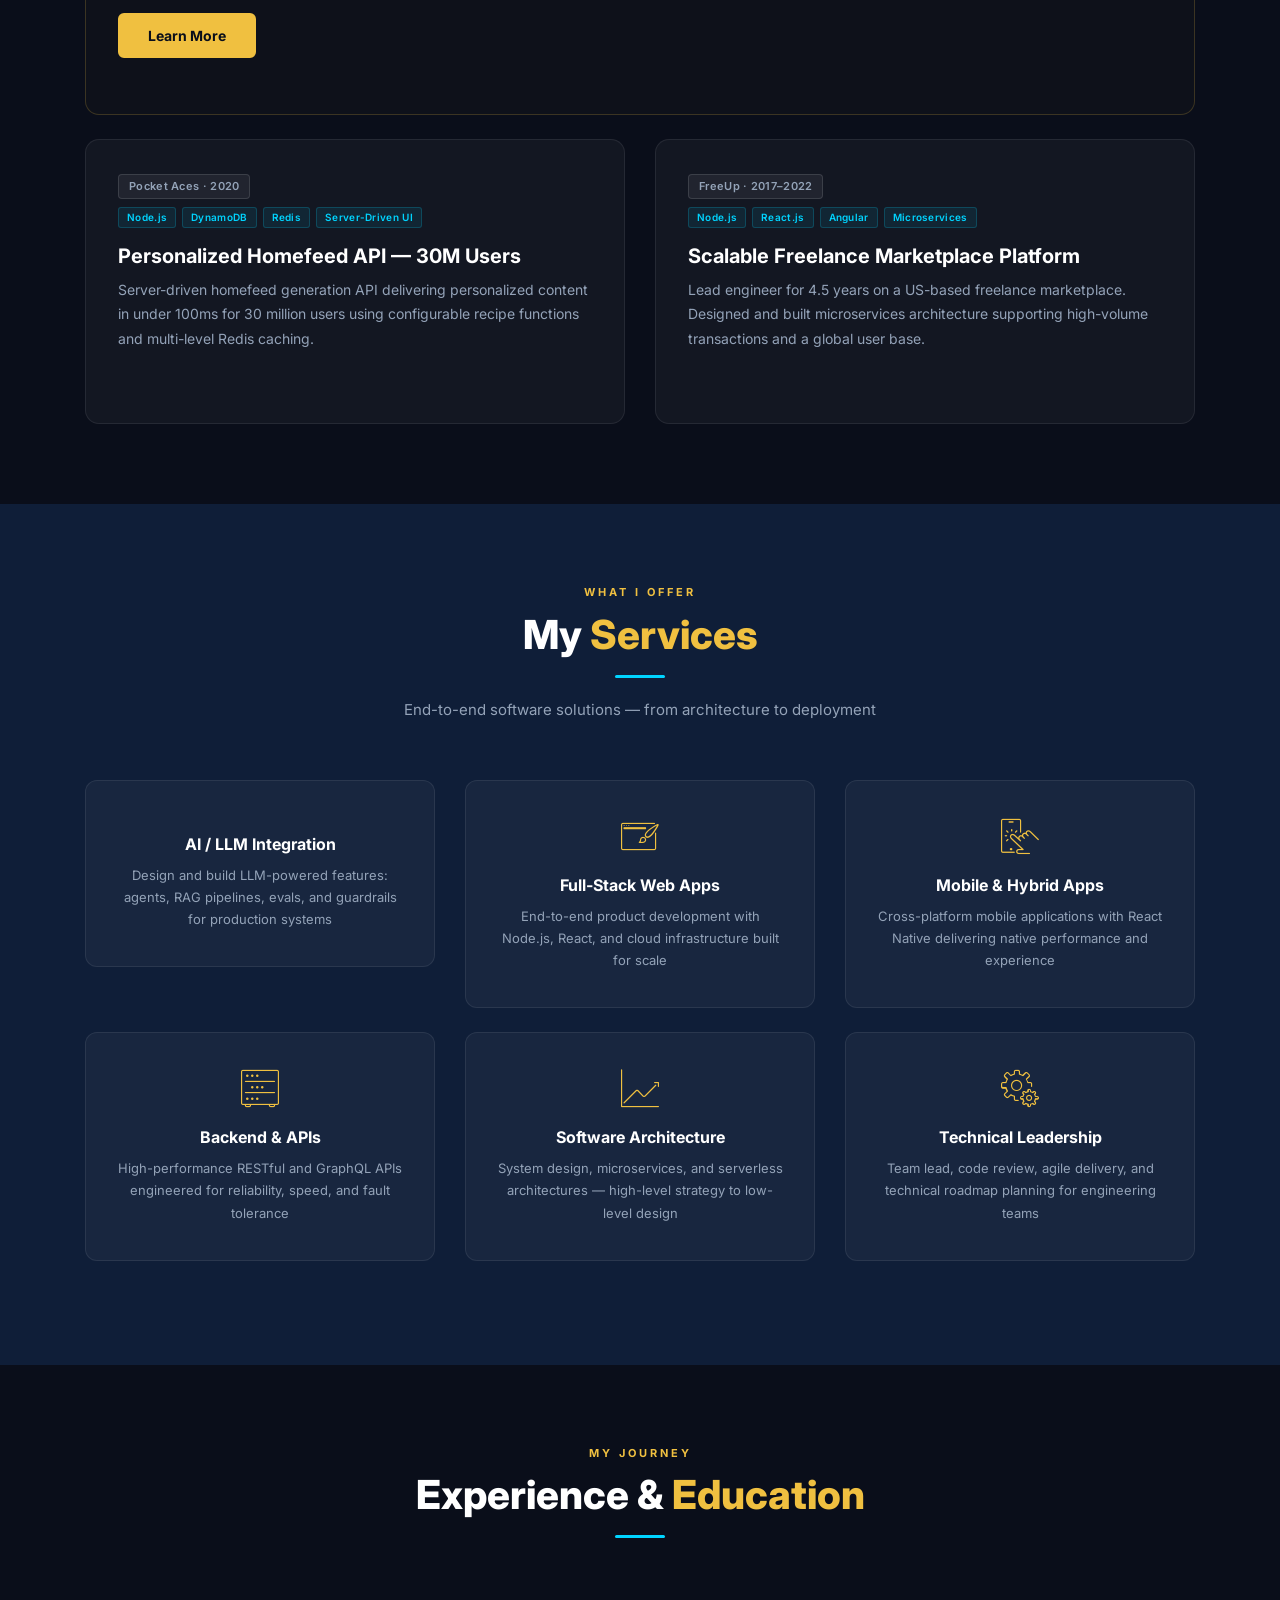
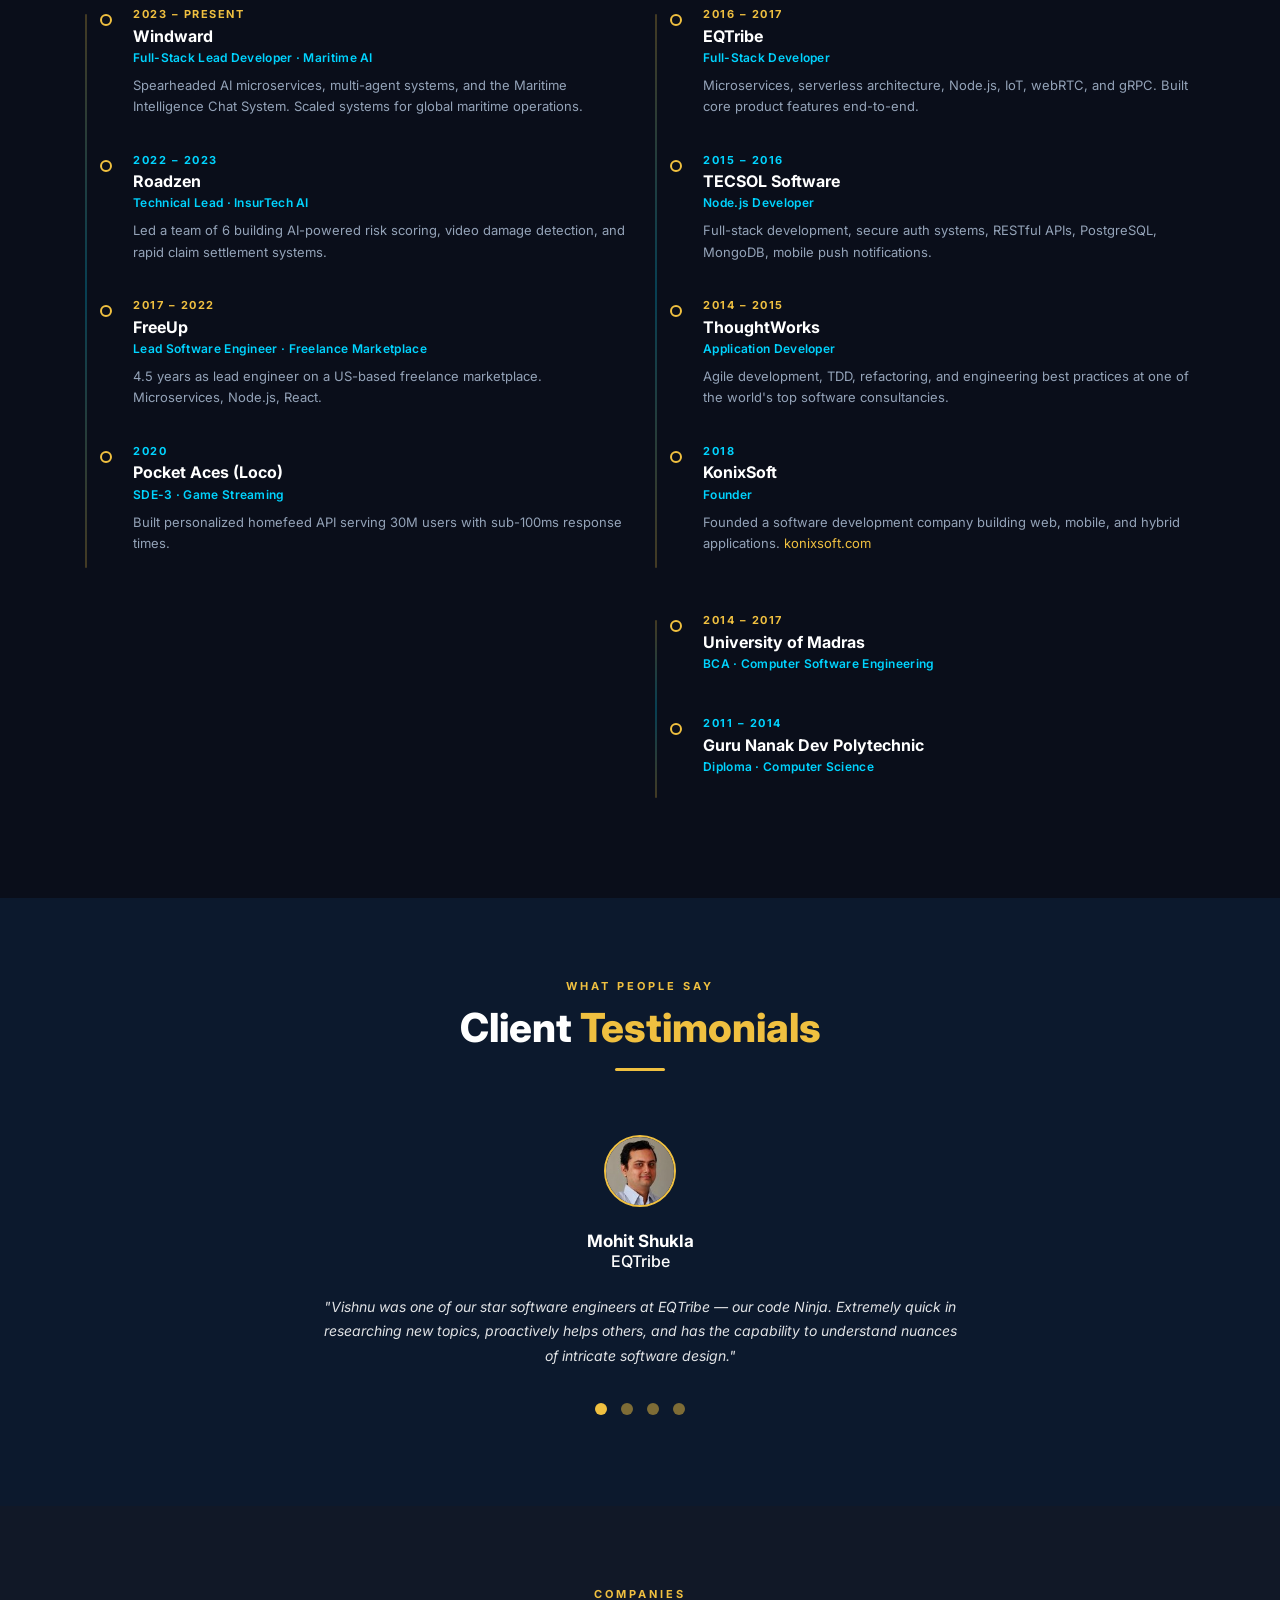
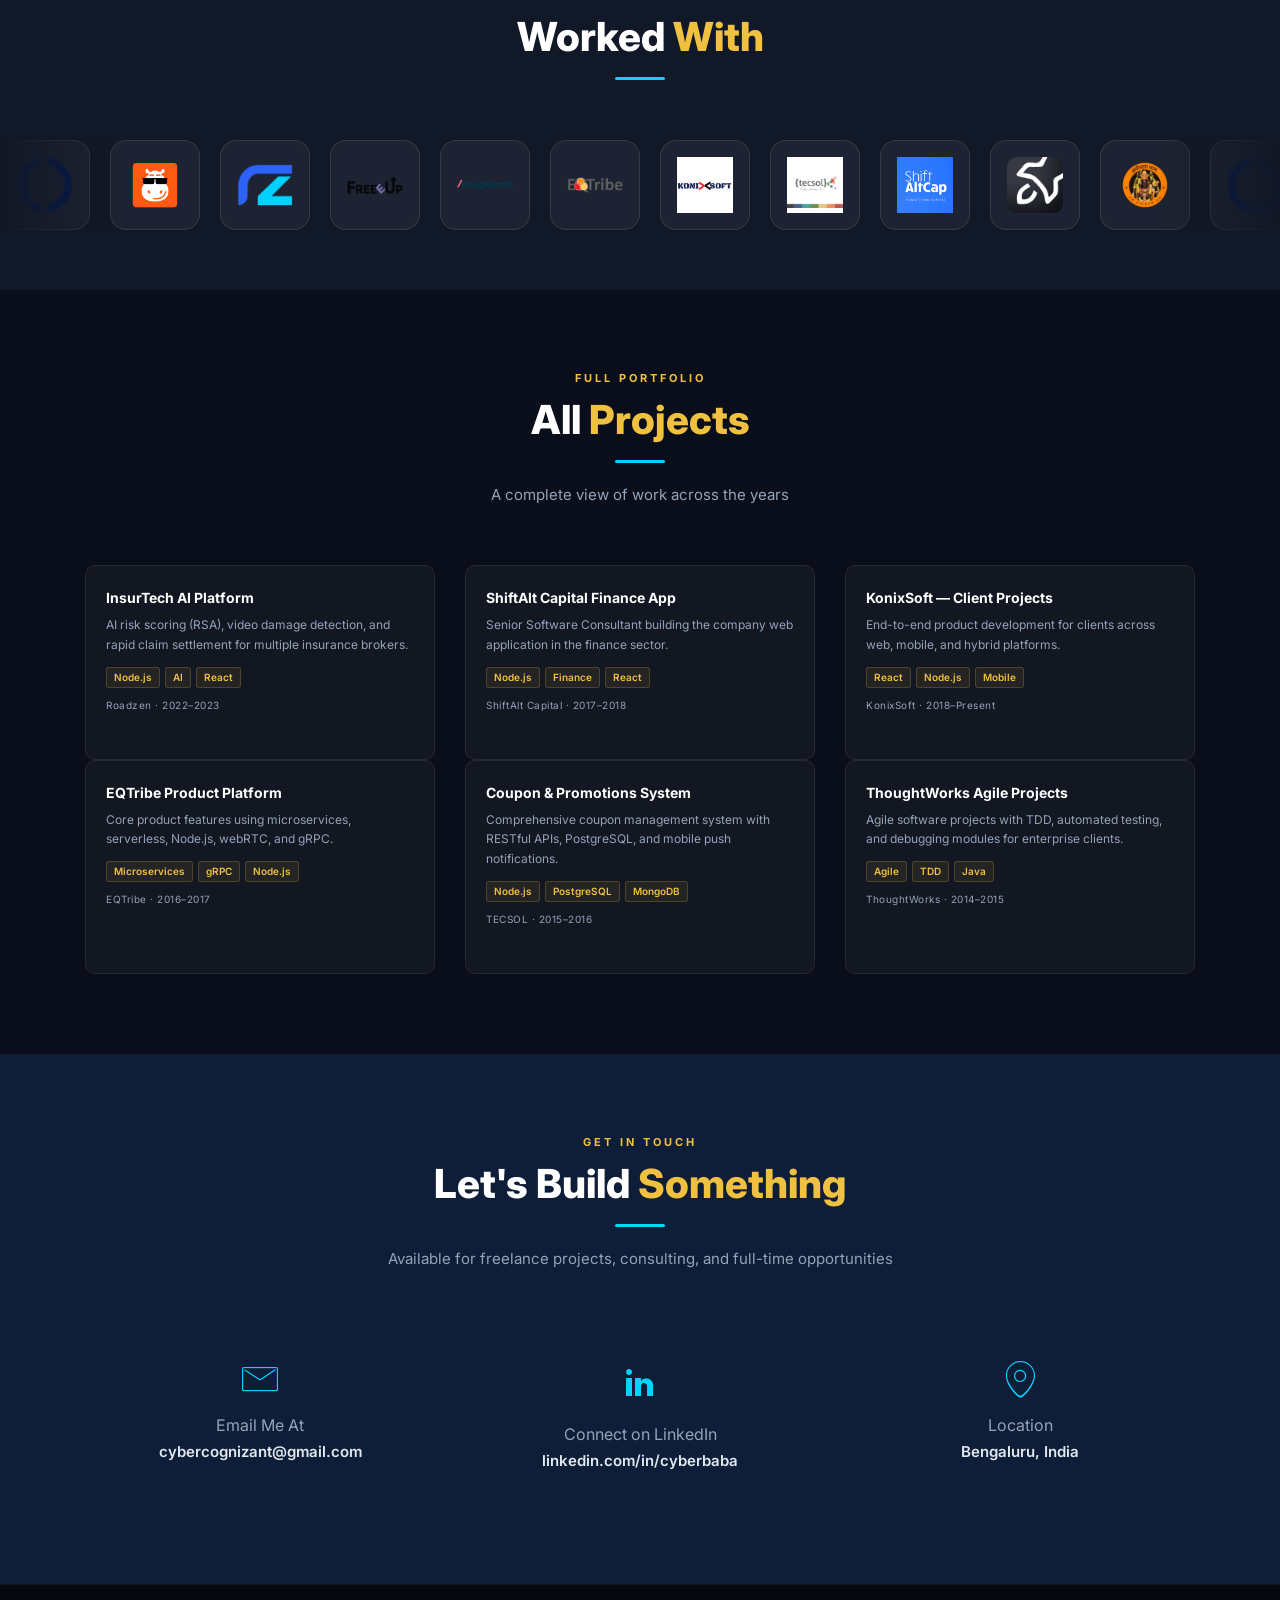
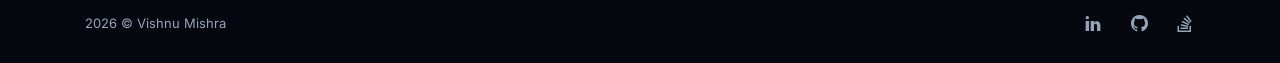
==== commit a7f28c6d: "feat: logo-only chips with full color, larger size, gold hover glow Removed company name text — logo" ====
--- a/index.html
+++ b/index.html
@@ -546,29 +546,29 @@
     </div>
     <div class="marquee-wrapper" data-aos="fade-up" data-aos-delay="100">
       <div class="marquee-track">
-        <a class="company-chip" href="https://windward.ai/" target="_blank" rel="noopener noreferrer"><img src="images/clients/windward.png" alt="Windward" class="chip-logo">Windward</a>
-        <a class="company-chip" href="https://loco.com/" target="_blank" rel="noopener noreferrer"><img src="images/clients/loco.png" alt="Loco" class="chip-logo">Pocket Aces · Loco</a>
-        <a class="company-chip" href="https://www.roadzen.ai/" target="_blank" rel="noopener noreferrer"><img src="images/clients/roadzen.png" alt="Roadzen" class="chip-logo">Roadzen</a>
-        <a class="company-chip" href="https://freeup.net/" target="_blank" rel="noopener noreferrer"><img src="images/clients/freeeup.png" alt="FreeUp" class="chip-logo">FreeUp</a>
-        <a class="company-chip" href="https://www.thoughtworks.com/" target="_blank" rel="noopener noreferrer"><img src="images/clients/thoughtworks.svg" alt="ThoughtWorks" class="chip-logo">ThoughtWorks</a>
-        <a class="company-chip" href="https://www.linkedin.com/company/eqtribe" target="_blank" rel="noopener noreferrer"><img src="images/clients/eqtribe.png" alt="EQTribe" class="chip-logo">EQTribe</a>
-        <a class="company-chip" href="https://www.linkedin.com/company/konixsoft" target="_blank" rel="noopener noreferrer"><span class="chip-dot"></span>KonixSoft</a>
-        <a class="company-chip" href="https://www.linkedin.com/company/tecsol-software-pvt-ltd/" target="_blank" rel="noopener noreferrer"><span class="chip-dot"></span>TECSOL</a>
-        <a class="company-chip" href="https://www.shiftalt.capital/" target="_blank" rel="noopener noreferrer"><img src="images/clients/shiftalt.jpg" alt="ShiftAlt Capital" class="chip-logo">ShiftAlt Capital</a>
-        <a class="company-chip" href="https://hashmeapp.com/" target="_blank" rel="noopener noreferrer"><img src="images/clients/hashme.png" alt="HashMe" class="chip-logo">HashMe</a>
-        <a class="company-chip" href="https://ayodhyadham.info/" target="_blank" rel="noopener noreferrer"><img src="images/clients/ayodhyadham.png" alt="Ayodhya Dham" class="chip-logo">Ayodhya Dham</a>
+        <a class="company-chip" href="https://windward.ai/" target="_blank" rel="noopener noreferrer" title="Windward"><img src="images/clients/windward.png" alt="Windward" class="chip-logo"></a>
+        <a class="company-chip" href="https://loco.com/" target="_blank" rel="noopener noreferrer" title="Pocket Aces · Loco"><img src="images/clients/loco.png" alt="Loco" class="chip-logo"></a>
+        <a class="company-chip" href="https://www.roadzen.ai/" target="_blank" rel="noopener noreferrer" title="Roadzen"><img src="images/clients/roadzen.png" alt="Roadzen" class="chip-logo"></a>
+        <a class="company-chip" href="https://freeup.net/" target="_blank" rel="noopener noreferrer" title="FreeUp"><img src="images/clients/freeeup.png" alt="FreeUp" class="chip-logo"></a>
+        <a class="company-chip" href="https://www.thoughtworks.com/" target="_blank" rel="noopener noreferrer" title="ThoughtWorks"><img src="images/clients/thoughtworks.svg" alt="ThoughtWorks" class="chip-logo"></a>
+        <a class="company-chip" href="https://www.linkedin.com/company/eqtribe" target="_blank" rel="noopener noreferrer" title="EQTribe"><img src="images/clients/eqtribe.png" alt="EQTribe" class="chip-logo"></a>
+        <a class="company-chip" href="https://www.linkedin.com/company/konixsoft" target="_blank" rel="noopener noreferrer" title="KonixSoft"><img src="images/clients/konixsoft.png" alt="KonixSoft" class="chip-logo"></a>
+        <a class="company-chip" href="https://www.linkedin.com/company/tecsol-software-pvt-ltd/" target="_blank" rel="noopener noreferrer" title="TECSOL"><img src="images/clients/tecsol.png" alt="TECSOL" class="chip-logo"></a>
+        <a class="company-chip" href="https://www.shiftalt.capital/" target="_blank" rel="noopener noreferrer" title="ShiftAlt Capital"><img src="images/clients/shiftalt.jpg" alt="ShiftAlt Capital" class="chip-logo"></a>
+        <a class="company-chip" href="https://hashmeapp.com/" target="_blank" rel="noopener noreferrer" title="HashMe"><img src="images/clients/hashme.png" alt="HashMe" class="chip-logo"></a>
+        <a class="company-chip" href="https://ayodhyadham.info/" target="_blank" rel="noopener noreferrer" title="Ayodhya Dham"><img src="images/clients/ayodhyadham.png" alt="Ayodhya Dham" class="chip-logo"></a>
         <!-- Duplicate set for seamless infinite scroll -->
-        <a class="company-chip" href="https://windward.ai/" target="_blank" rel="noopener noreferrer"><img src="images/clients/windward.png" alt="Windward" class="chip-logo">Windward</a>
-        <a class="company-chip" href="https://loco.com/" target="_blank" rel="noopener noreferrer"><img src="images/clients/loco.png" alt="Loco" class="chip-logo">Pocket Aces · Loco</a>
-        <a class="company-chip" href="https://www.roadzen.ai/" target="_blank" rel="noopener noreferrer"><img src="images/clients/roadzen.png" alt="Roadzen" class="chip-logo">Roadzen</a>
-        <a class="company-chip" href="https://freeup.net/" target="_blank" rel="noopener noreferrer"><img src="images/clients/freeeup.png" alt="FreeUp" class="chip-logo">FreeUp</a>
-        <a class="company-chip" href="https://www.thoughtworks.com/" target="_blank" rel="noopener noreferrer"><img src="images/clients/thoughtworks.svg" alt="ThoughtWorks" class="chip-logo">ThoughtWorks</a>
-        <a class="company-chip" href="https://www.linkedin.com/company/eqtribe" target="_blank" rel="noopener noreferrer"><img src="images/clients/eqtribe.png" alt="EQTribe" class="chip-logo">EQTribe</a>
-        <a class="company-chip" href="https://www.linkedin.com/company/konixsoft" target="_blank" rel="noopener noreferrer"><span class="chip-dot"></span>KonixSoft</a>
-        <a class="company-chip" href="https://www.linkedin.com/company/tecsol-software-pvt-ltd/" target="_blank" rel="noopener noreferrer"><span class="chip-dot"></span>TECSOL</a>
-        <a class="company-chip" href="https://www.shiftalt.capital/" target="_blank" rel="noopener noreferrer"><img src="images/clients/shiftalt.jpg" alt="ShiftAlt Capital" class="chip-logo">ShiftAlt Capital</a>
-        <a class="company-chip" href="https://hashmeapp.com/" target="_blank" rel="noopener noreferrer"><img src="images/clients/hashme.png" alt="HashMe" class="chip-logo">HashMe</a>
-        <a class="company-chip" href="https://ayodhyadham.info/" target="_blank" rel="noopener noreferrer"><img src="images/clients/ayodhyadham.png" alt="Ayodhya Dham" class="chip-logo">Ayodhya Dham</a>
+        <a class="company-chip" href="https://windward.ai/" target="_blank" rel="noopener noreferrer" title="Windward"><img src="images/clients/windward.png" alt="Windward" class="chip-logo"></a>
+        <a class="company-chip" href="https://loco.com/" target="_blank" rel="noopener noreferrer" title="Pocket Aces · Loco"><img src="images/clients/loco.png" alt="Loco" class="chip-logo"></a>
+        <a class="company-chip" href="https://www.roadzen.ai/" target="_blank" rel="noopener noreferrer" title="Roadzen"><img src="images/clients/roadzen.png" alt="Roadzen" class="chip-logo"></a>
+        <a class="company-chip" href="https://freeup.net/" target="_blank" rel="noopener noreferrer" title="FreeUp"><img src="images/clients/freeeup.png" alt="FreeUp" class="chip-logo"></a>
+        <a class="company-chip" href="https://www.thoughtworks.com/" target="_blank" rel="noopener noreferrer" title="ThoughtWorks"><img src="images/clients/thoughtworks.svg" alt="ThoughtWorks" class="chip-logo"></a>
+        <a class="company-chip" href="https://www.linkedin.com/company/eqtribe" target="_blank" rel="noopener noreferrer" title="EQTribe"><img src="images/clients/eqtribe.png" alt="EQTribe" class="chip-logo"></a>
+        <a class="company-chip" href="https://www.linkedin.com/company/konixsoft" target="_blank" rel="noopener noreferrer" title="KonixSoft"><img src="images/clients/konixsoft.png" alt="KonixSoft" class="chip-logo"></a>
+        <a class="company-chip" href="https://www.linkedin.com/company/tecsol-software-pvt-ltd/" target="_blank" rel="noopener noreferrer" title="TECSOL"><img src="images/clients/tecsol.png" alt="TECSOL" class="chip-logo"></a>
+        <a class="company-chip" href="https://www.shiftalt.capital/" target="_blank" rel="noopener noreferrer" title="ShiftAlt Capital"><img src="images/clients/shiftalt.jpg" alt="ShiftAlt Capital" class="chip-logo"></a>
+        <a class="company-chip" href="https://hashmeapp.com/" target="_blank" rel="noopener noreferrer" title="HashMe"><img src="images/clients/hashme.png" alt="HashMe" class="chip-logo"></a>
+        <a class="company-chip" href="https://ayodhyadham.info/" target="_blank" rel="noopener noreferrer" title="Ayodhya Dham"><img src="images/clients/ayodhyadham.png" alt="Ayodhya Dham" class="chip-logo"></a>
       </div>
     </div>
   </section>
--- a/css/custom.css
+++ b/css/custom.css
@@ -147,11 +147,10 @@
   0%   { transform: translateX(0); }
   100% { transform: translateX(-50%); }
 }
-.company-chip { display: inline-flex; align-items: center; gap: 0.5rem; padding: 0.65rem 1.4rem; background: rgba(255,255,255,0.04); border: 1px solid rgba(240,192,64,0.22); border-radius: 50px; white-space: nowrap; color: rgba(255,255,255,0.85); font-size: 0.92rem; font-weight: 600; letter-spacing: 0.02em; cursor: pointer; text-decoration: none; transition: background 0.25s, border-color 0.25s, color 0.25s; }
-.company-chip:hover { background: rgba(240,192,64,0.1); border-color: var(--gold); color: var(--gold); text-decoration: none; }
-.chip-dot { width: 7px; height: 7px; border-radius: 50%; background: var(--cyan); flex-shrink: 0; }
-.chip-logo { height: 18px; width: auto; max-width: 52px; object-fit: contain; filter: brightness(0) invert(1); opacity: 0.8; flex-shrink: 0; transition: opacity 0.25s; }
-.company-chip:hover .chip-logo { opacity: 1; filter: none; }
+.company-chip { display: inline-flex; align-items: center; justify-content: center; width: 90px; height: 90px; padding: 16px; background: rgba(255,255,255,0.05); border: 1px solid rgba(255,255,255,0.1); border-radius: 16px; cursor: pointer; text-decoration: none; transition: border-color 0.25s, transform 0.2s, box-shadow 0.25s, background 0.25s; flex-shrink: 0; }
+.company-chip:hover { background: rgba(255,255,255,0.09); border-color: var(--gold); transform: translateY(-4px) scale(1.06); box-shadow: 0 8px 24px rgba(240,192,64,0.18); text-decoration: none; }
+.chip-dot { width: 10px; height: 10px; border-radius: 50%; background: var(--cyan); }
+.chip-logo { width: 100%; height: 100%; object-fit: contain; opacity: 1; filter: none; transition: transform 0.2s; }
 
 /* ===== ALL PROJECTS ===== */
 .mini-project-card { background: var(--card-bg); border: 1px solid var(--card-border); border-radius: 10px; padding: 24px 20px; margin-bottom: 22px; transition: transform 0.2s, border-color 0.2s; height: 100%; }
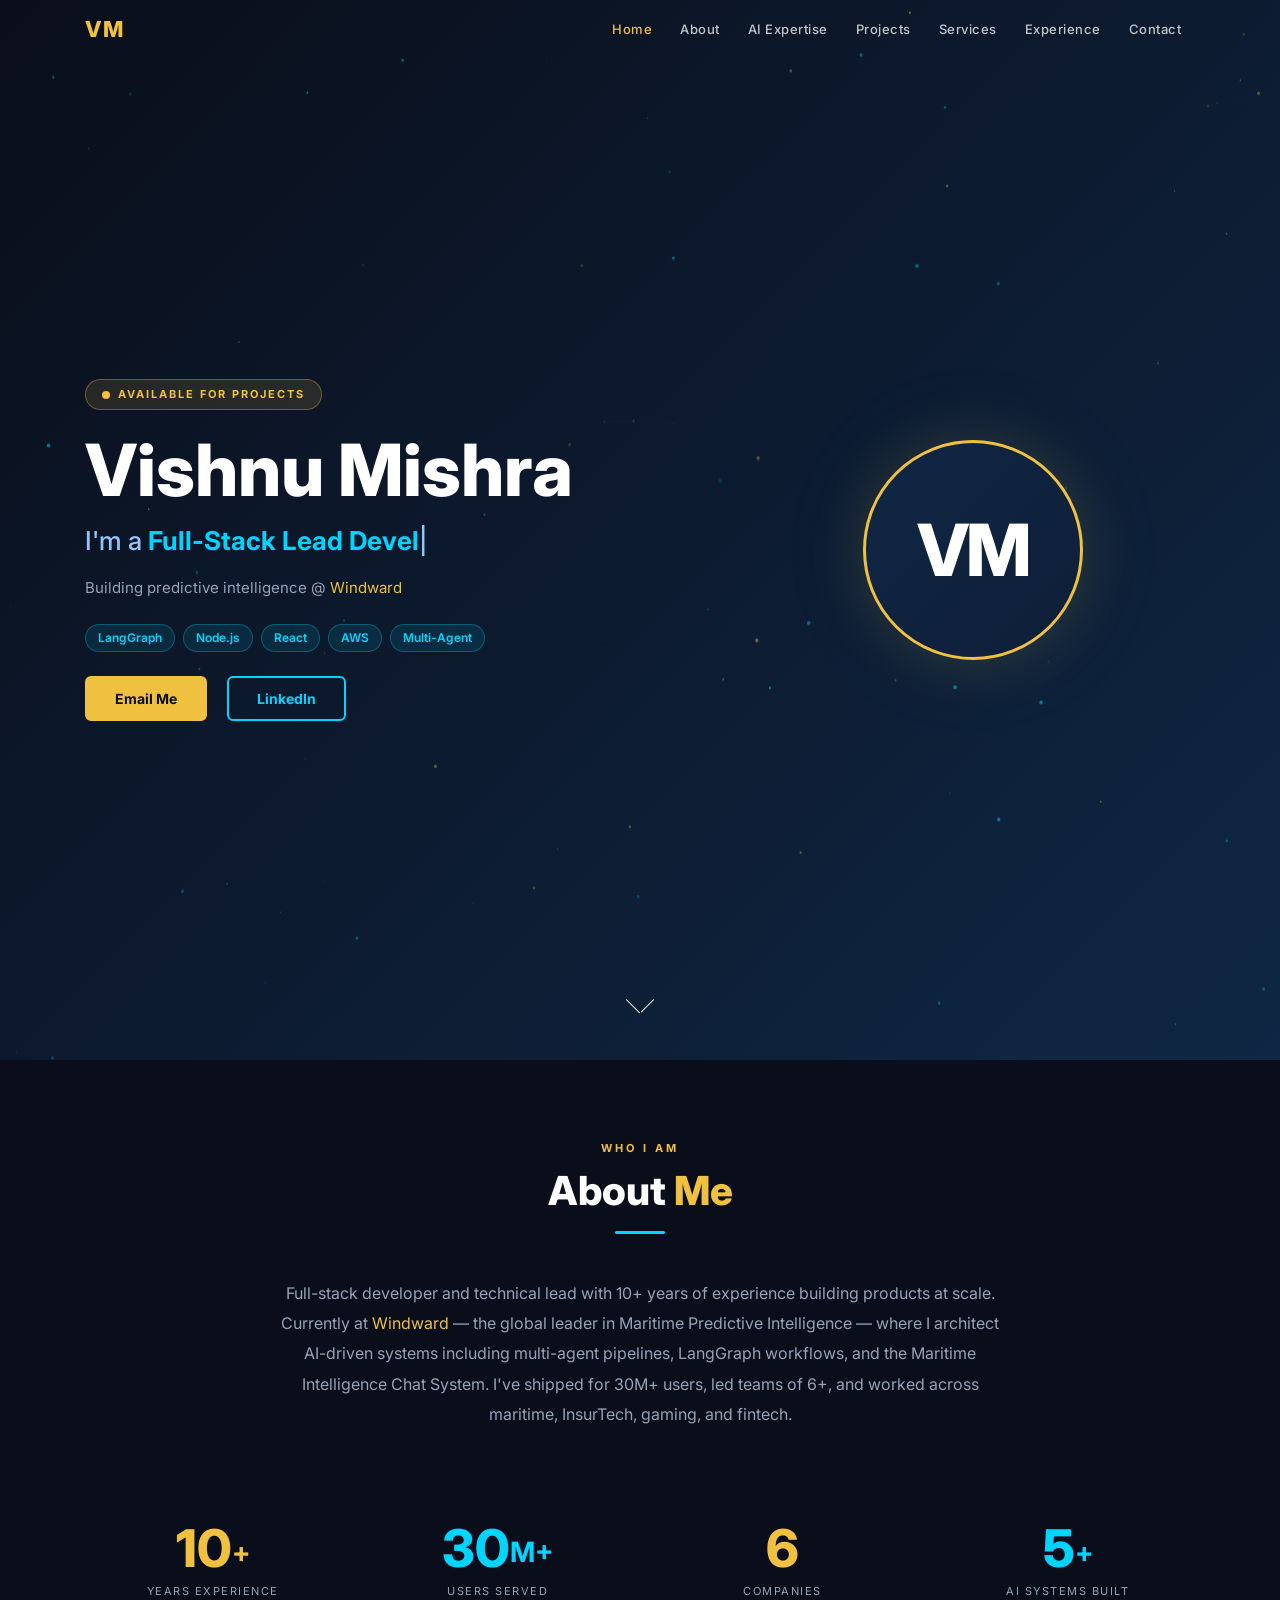
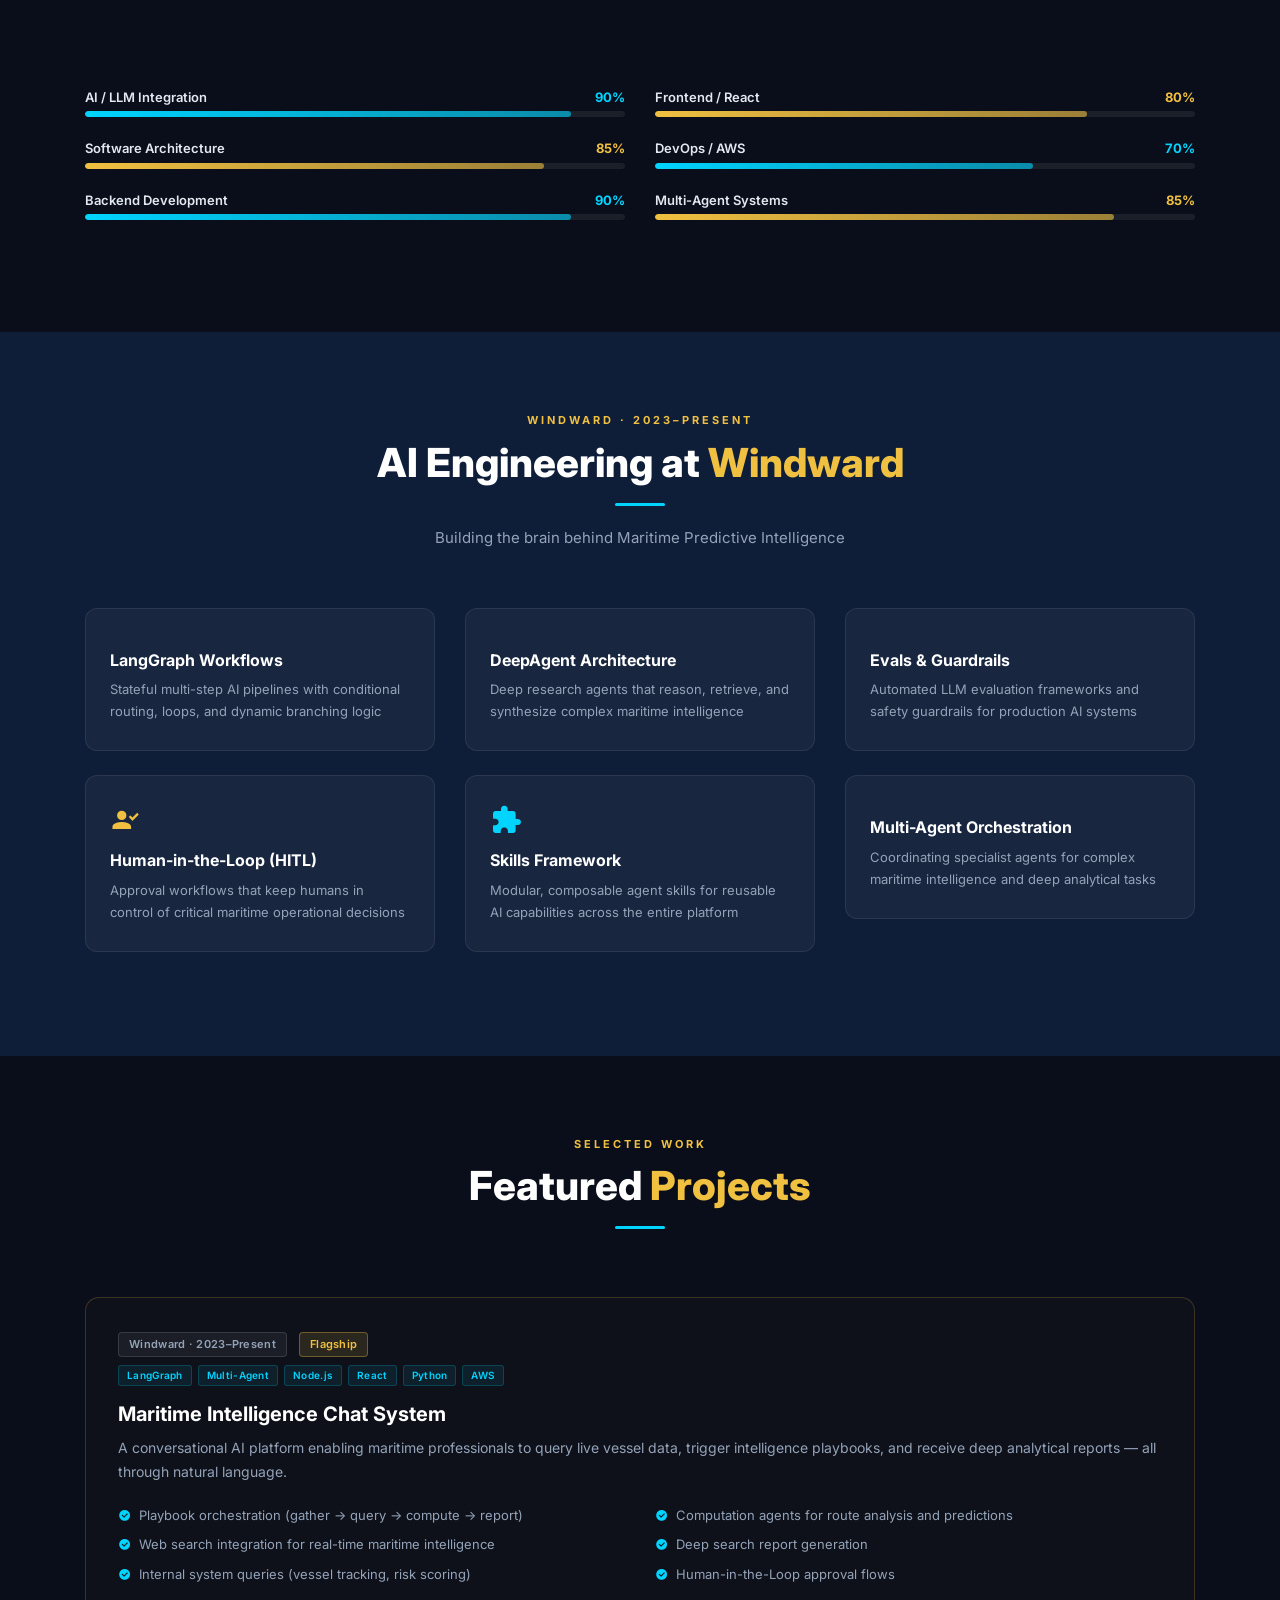
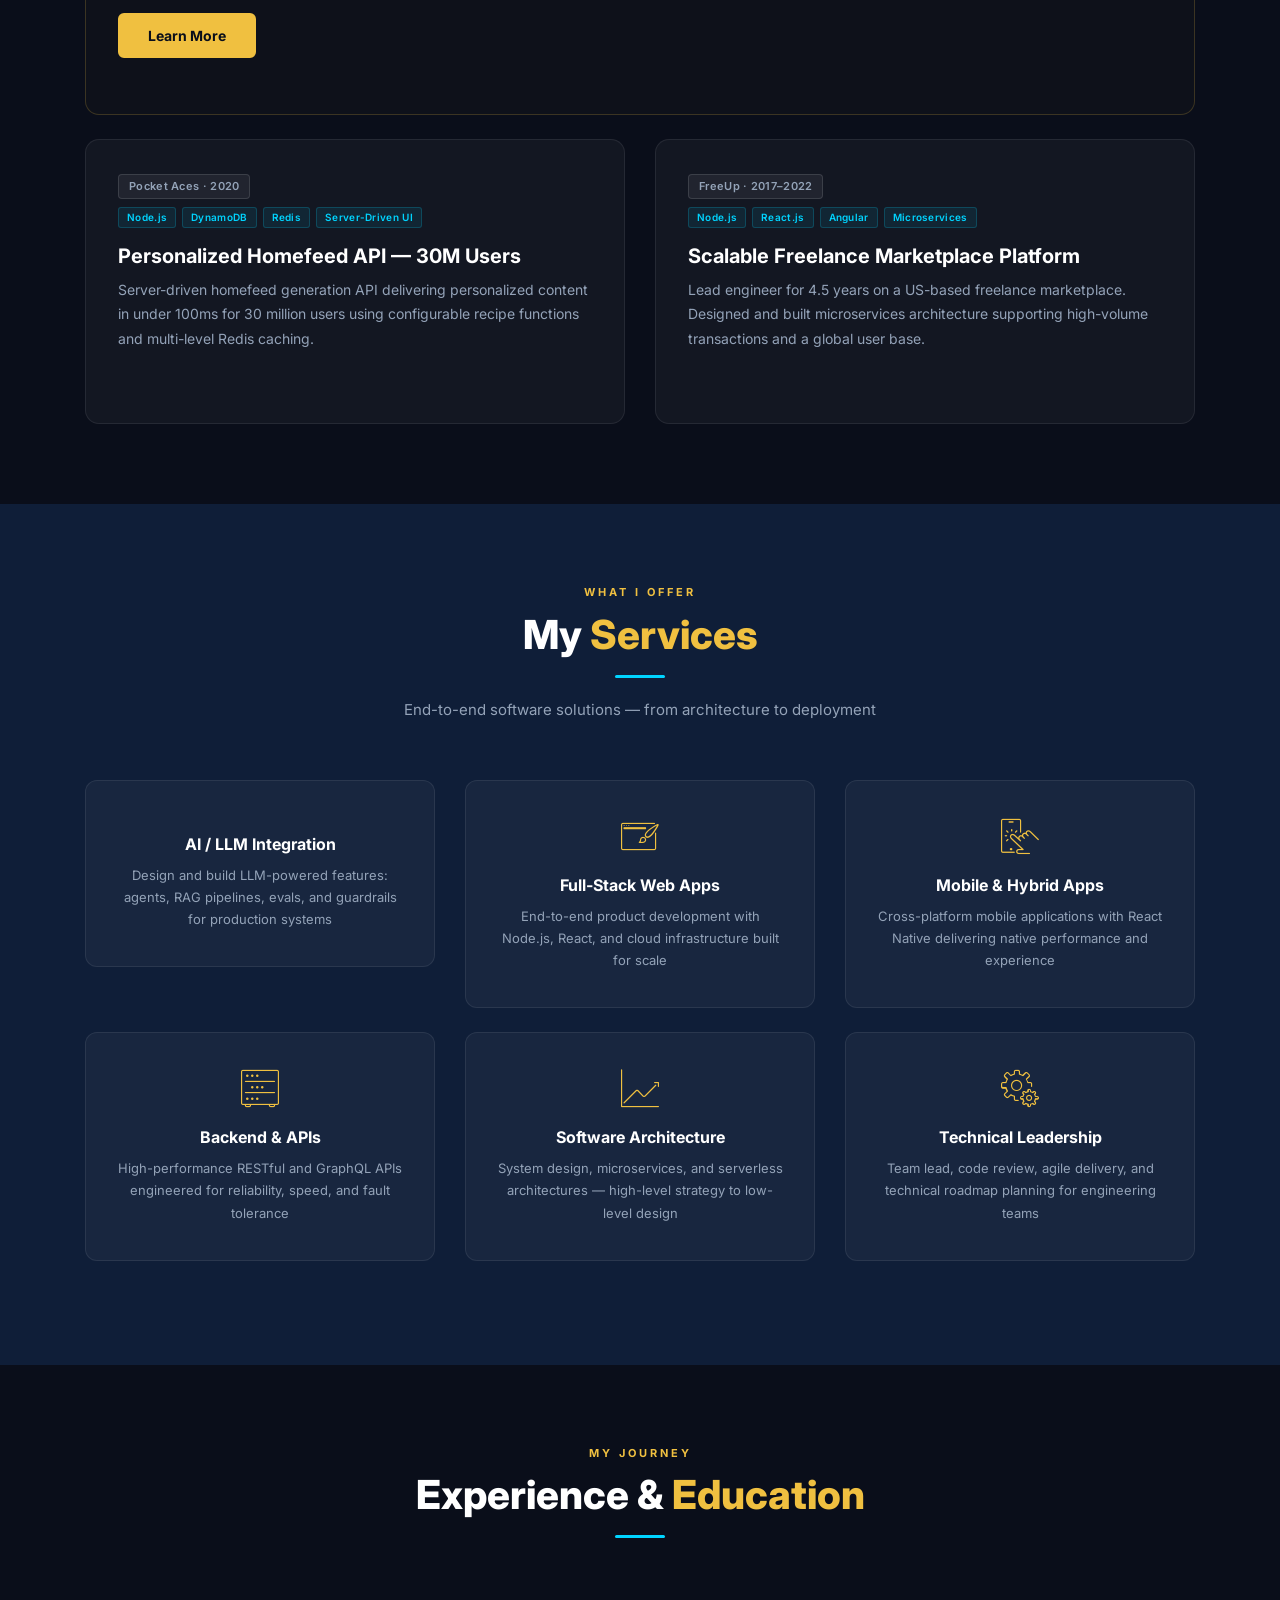
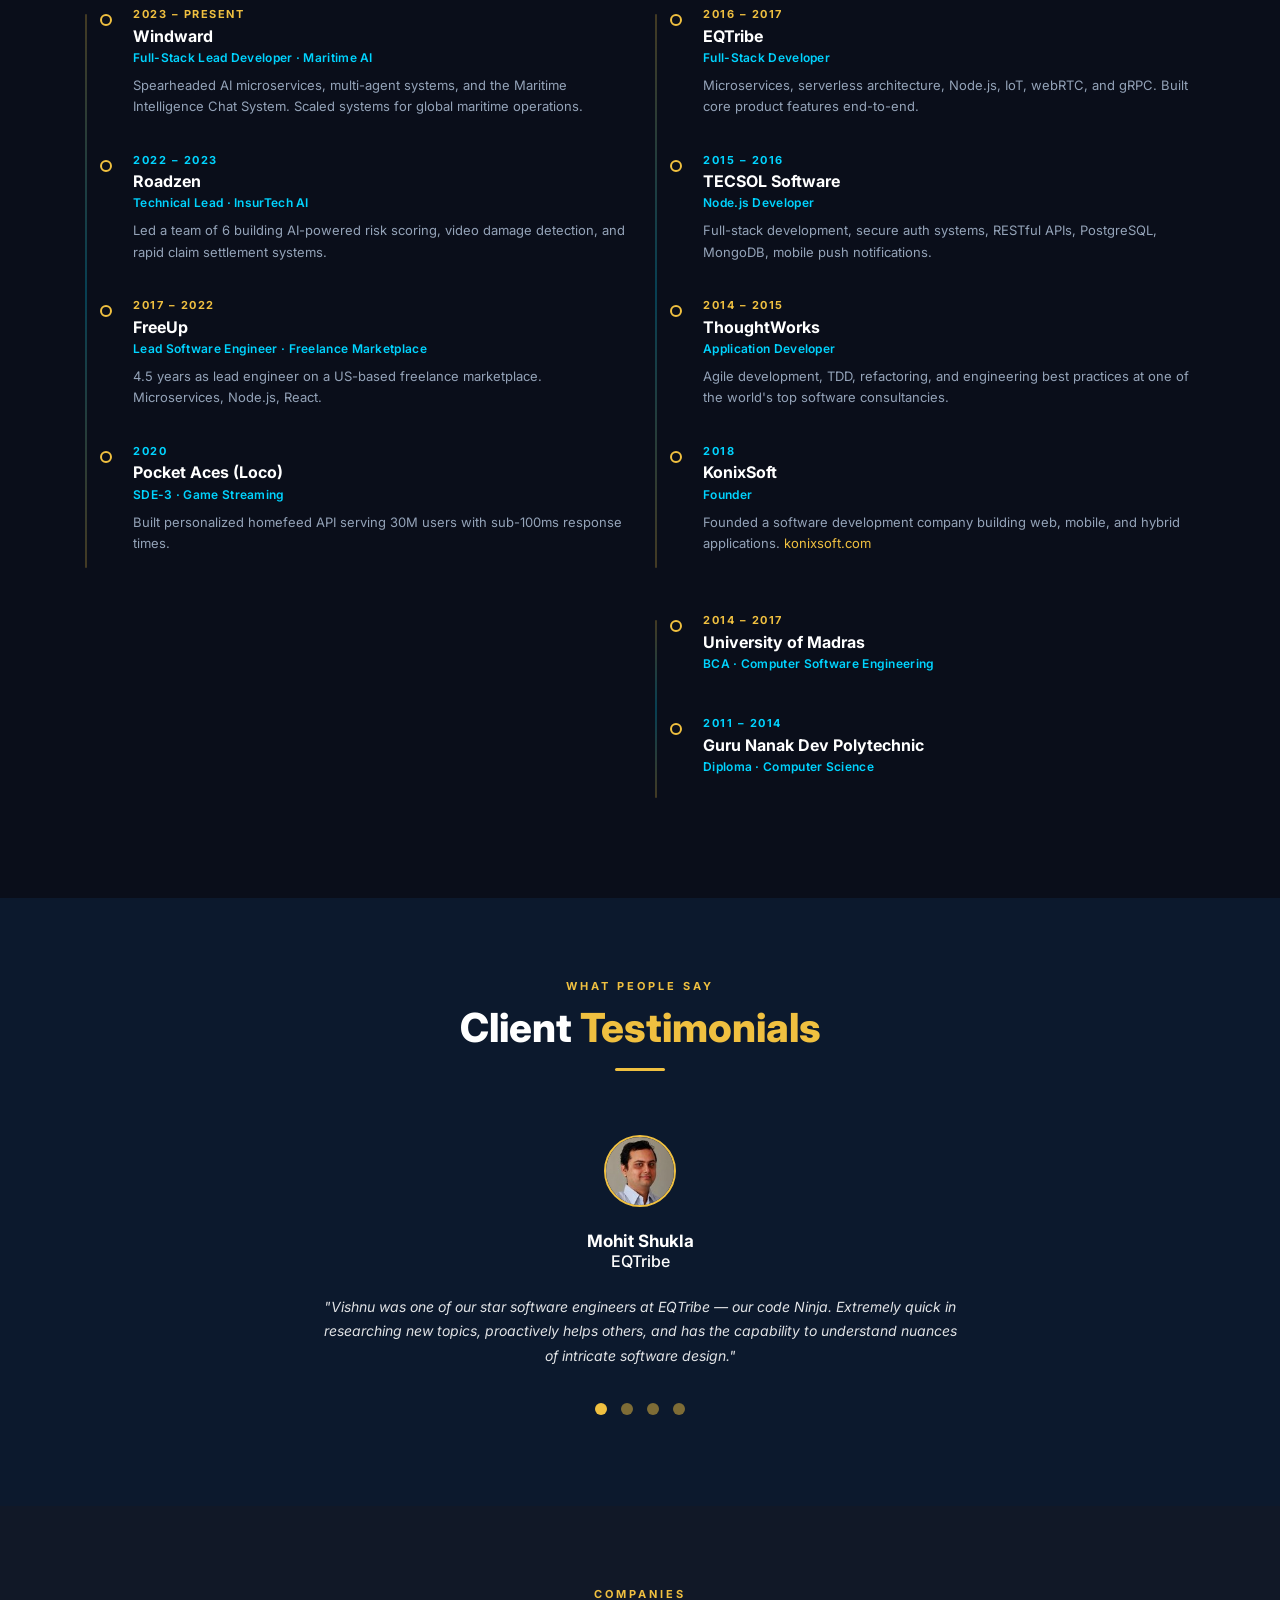
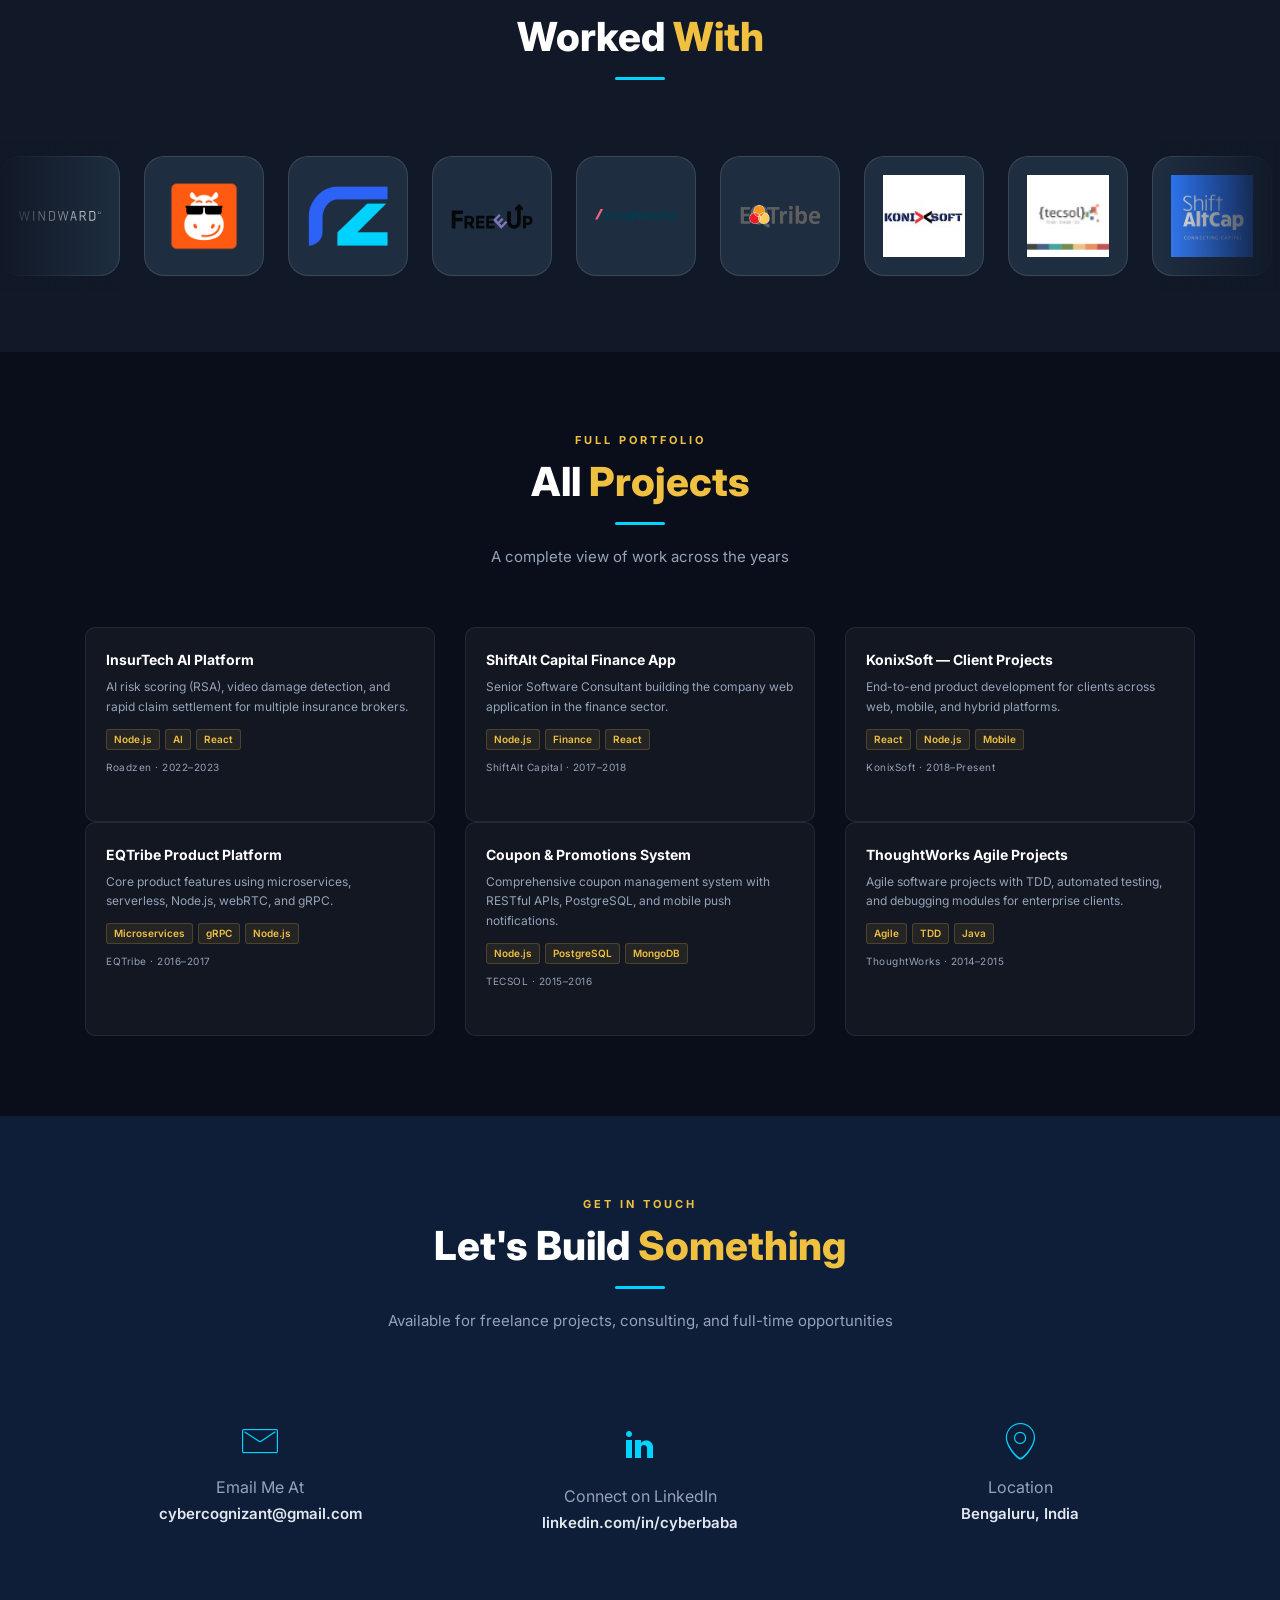
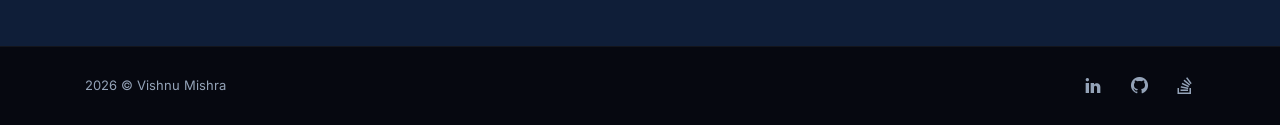
==== commit 29c21835: "feat: fix marquee chip background, hover clipping, and Windward SVG logo - Chip background #1e2d40 f" ====
--- a/index.html
+++ b/index.html
@@ -546,7 +546,7 @@
     </div>
     <div class="marquee-wrapper" data-aos="fade-up" data-aos-delay="100">
       <div class="marquee-track">
-        <a class="company-chip" href="https://windward.ai/" target="_blank" rel="noopener noreferrer" title="Windward"><img src="images/clients/windward.png" alt="Windward" class="chip-logo"></a>
+        <a class="company-chip" href="https://windward.ai/" target="_blank" rel="noopener noreferrer" title="Windward"><img src="images/clients/windward.svg" alt="Windward" class="chip-logo chip-logo-invert"></a>
         <a class="company-chip" href="https://loco.com/" target="_blank" rel="noopener noreferrer" title="Pocket Aces · Loco"><img src="images/clients/loco.png" alt="Loco" class="chip-logo"></a>
         <a class="company-chip" href="https://www.roadzen.ai/" target="_blank" rel="noopener noreferrer" title="Roadzen"><img src="images/clients/roadzen.png" alt="Roadzen" class="chip-logo"></a>
         <a class="company-chip" href="https://freeup.net/" target="_blank" rel="noopener noreferrer" title="FreeUp"><img src="images/clients/freeeup.png" alt="FreeUp" class="chip-logo"></a>
@@ -558,7 +558,7 @@
         <a class="company-chip" href="https://hashmeapp.com/" target="_blank" rel="noopener noreferrer" title="HashMe"><img src="images/clients/hashme.png" alt="HashMe" class="chip-logo"></a>
         <a class="company-chip" href="https://ayodhyadham.info/" target="_blank" rel="noopener noreferrer" title="Ayodhya Dham"><img src="images/clients/ayodhyadham.png" alt="Ayodhya Dham" class="chip-logo"></a>
         <!-- Duplicate set for seamless infinite scroll -->
-        <a class="company-chip" href="https://windward.ai/" target="_blank" rel="noopener noreferrer" title="Windward"><img src="images/clients/windward.png" alt="Windward" class="chip-logo"></a>
+        <a class="company-chip" href="https://windward.ai/" target="_blank" rel="noopener noreferrer" title="Windward"><img src="images/clients/windward.svg" alt="Windward" class="chip-logo chip-logo-invert"></a>
         <a class="company-chip" href="https://loco.com/" target="_blank" rel="noopener noreferrer" title="Pocket Aces · Loco"><img src="images/clients/loco.png" alt="Loco" class="chip-logo"></a>
         <a class="company-chip" href="https://www.roadzen.ai/" target="_blank" rel="noopener noreferrer" title="Roadzen"><img src="images/clients/roadzen.png" alt="Roadzen" class="chip-logo"></a>
         <a class="company-chip" href="https://freeup.net/" target="_blank" rel="noopener noreferrer" title="FreeUp"><img src="images/clients/freeeup.png" alt="FreeUp" class="chip-logo"></a>
--- a/css/custom.css
+++ b/css/custom.css
@@ -136,21 +136,22 @@
 
 /* ===== WORKED WITH MARQUEE ===== */
 .worked-with-section { background: #111827; overflow: hidden; padding-bottom: 60px; }
-.marquee-wrapper { overflow: hidden; width: 100%; margin-top: 2.5rem; position: relative; }
+.marquee-wrapper { overflow-x: clip; overflow-y: visible; width: 100%; margin-top: 2.5rem; padding: 16px 0; position: relative; }
 .marquee-wrapper::before,
 .marquee-wrapper::after { content: ''; position: absolute; top: 0; bottom: 0; width: 120px; z-index: 2; pointer-events: none; }
 .marquee-wrapper::before { left: 0; background: linear-gradient(to right, #111827, transparent); }
 .marquee-wrapper::after  { right: 0; background: linear-gradient(to left, #111827, transparent); }
-.marquee-track { display: flex; align-items: center; gap: 1.25rem; width: max-content; animation: marquee-scroll 28s linear infinite; }
+.marquee-track { display: flex; align-items: center; gap: 1.5rem; width: max-content; animation: marquee-scroll 35s linear infinite; }
 .marquee-track:hover { animation-play-state: paused; }
 @keyframes marquee-scroll {
   0%   { transform: translateX(0); }
   100% { transform: translateX(-50%); }
 }
-.company-chip { display: inline-flex; align-items: center; justify-content: center; width: 90px; height: 90px; padding: 16px; background: rgba(255,255,255,0.05); border: 1px solid rgba(255,255,255,0.1); border-radius: 16px; cursor: pointer; text-decoration: none; transition: border-color 0.25s, transform 0.2s, box-shadow 0.25s, background 0.25s; flex-shrink: 0; }
-.company-chip:hover { background: rgba(255,255,255,0.09); border-color: var(--gold); transform: translateY(-4px) scale(1.06); box-shadow: 0 8px 24px rgba(240,192,64,0.18); text-decoration: none; }
-.chip-dot { width: 10px; height: 10px; border-radius: 50%; background: var(--cyan); }
-.chip-logo { width: 100%; height: 100%; object-fit: contain; opacity: 1; filter: none; transition: transform 0.2s; }
+.company-chip { display: inline-flex; align-items: center; justify-content: center; width: 120px; height: 120px; padding: 18px; background: #1e2d40; border: 1px solid rgba(255,255,255,0.12); border-radius: 20px; cursor: pointer; text-decoration: none; transition: border-color 0.25s, transform 0.2s, box-shadow 0.25s, background 0.25s; flex-shrink: 0; }
+.company-chip:hover { background: #243448; border-color: var(--gold); transform: translateY(-6px) scale(1.08); box-shadow: 0 12px 30px rgba(240,192,64,0.22); text-decoration: none; }
+.chip-dot { width: 12px; height: 12px; border-radius: 50%; background: var(--cyan); }
+.chip-logo { width: 100%; height: 100%; object-fit: contain; opacity: 1; filter: none; }
+.chip-logo-invert { filter: brightness(0) invert(1); }
 
 /* ===== ALL PROJECTS ===== */
 .mini-project-card { background: var(--card-bg); border: 1px solid var(--card-border); border-radius: 10px; padding: 24px 20px; margin-bottom: 22px; transition: transform 0.2s, border-color 0.2s; height: 100%; }
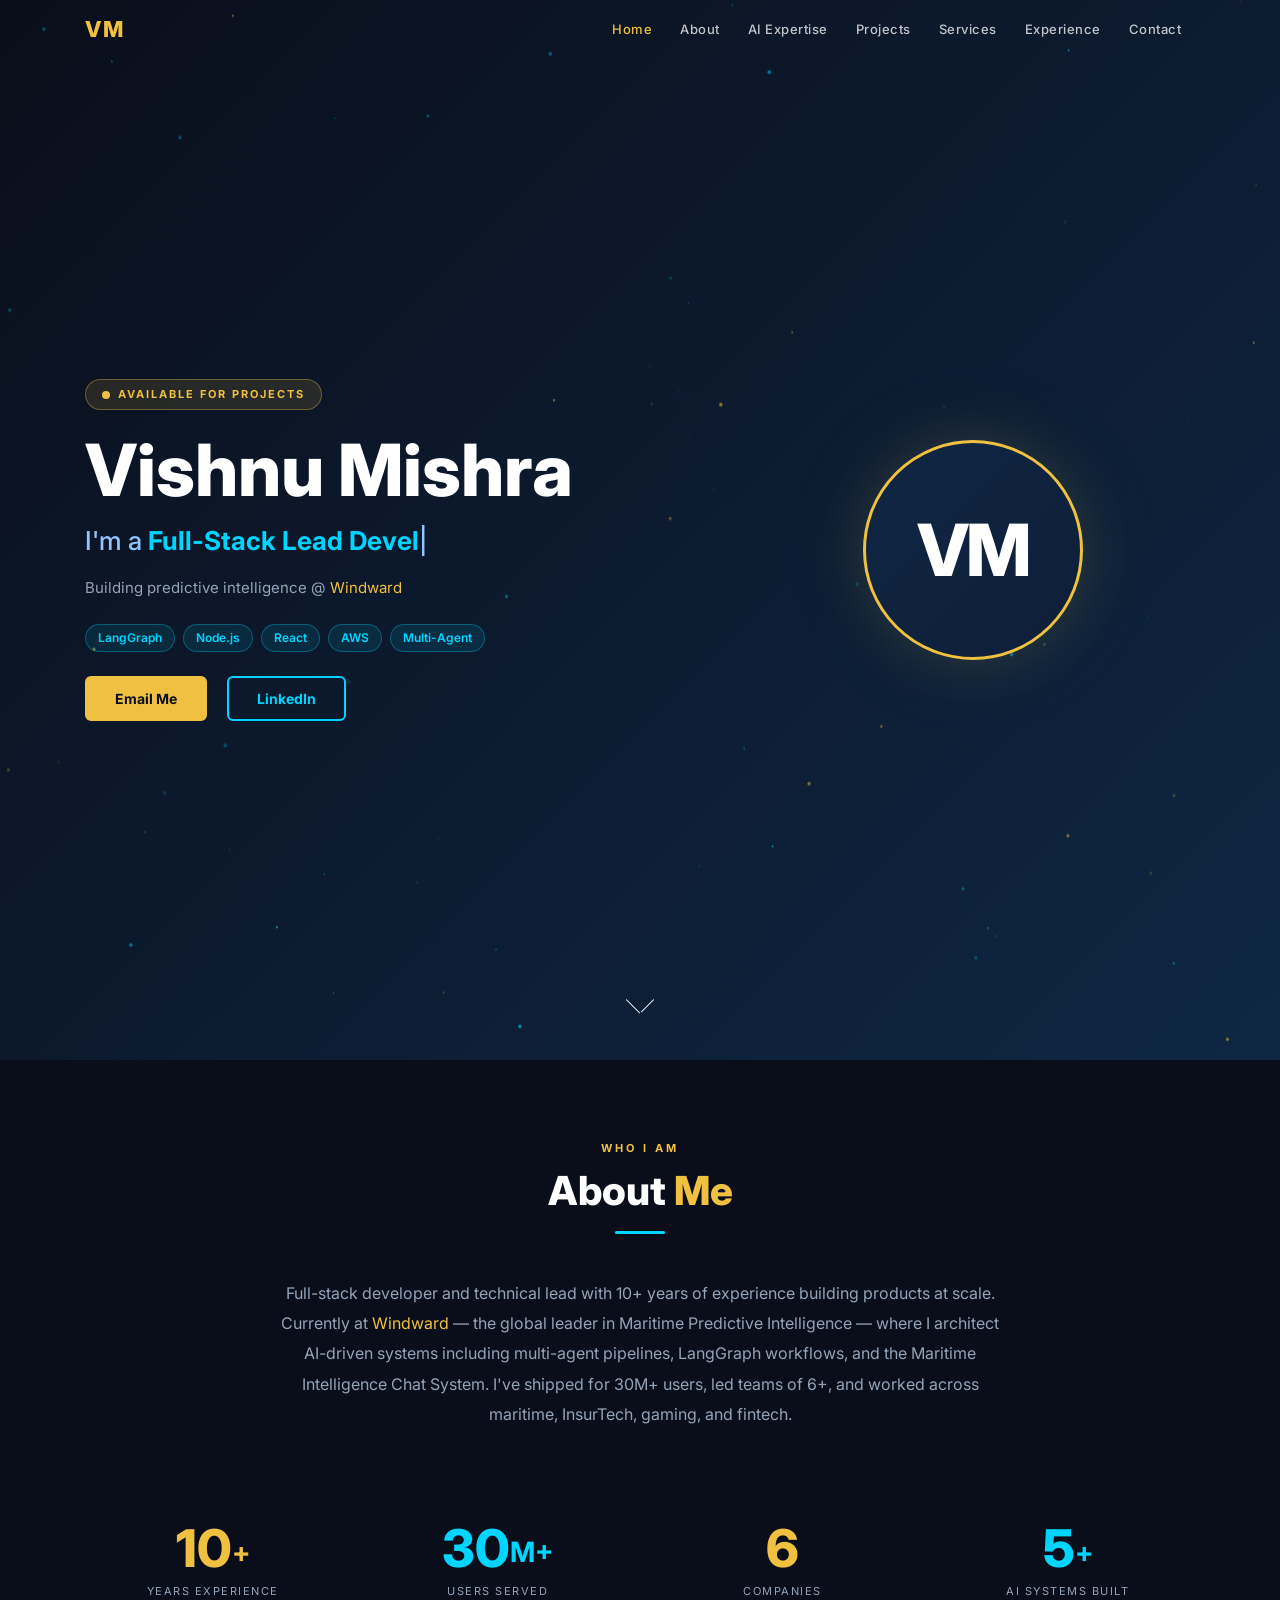
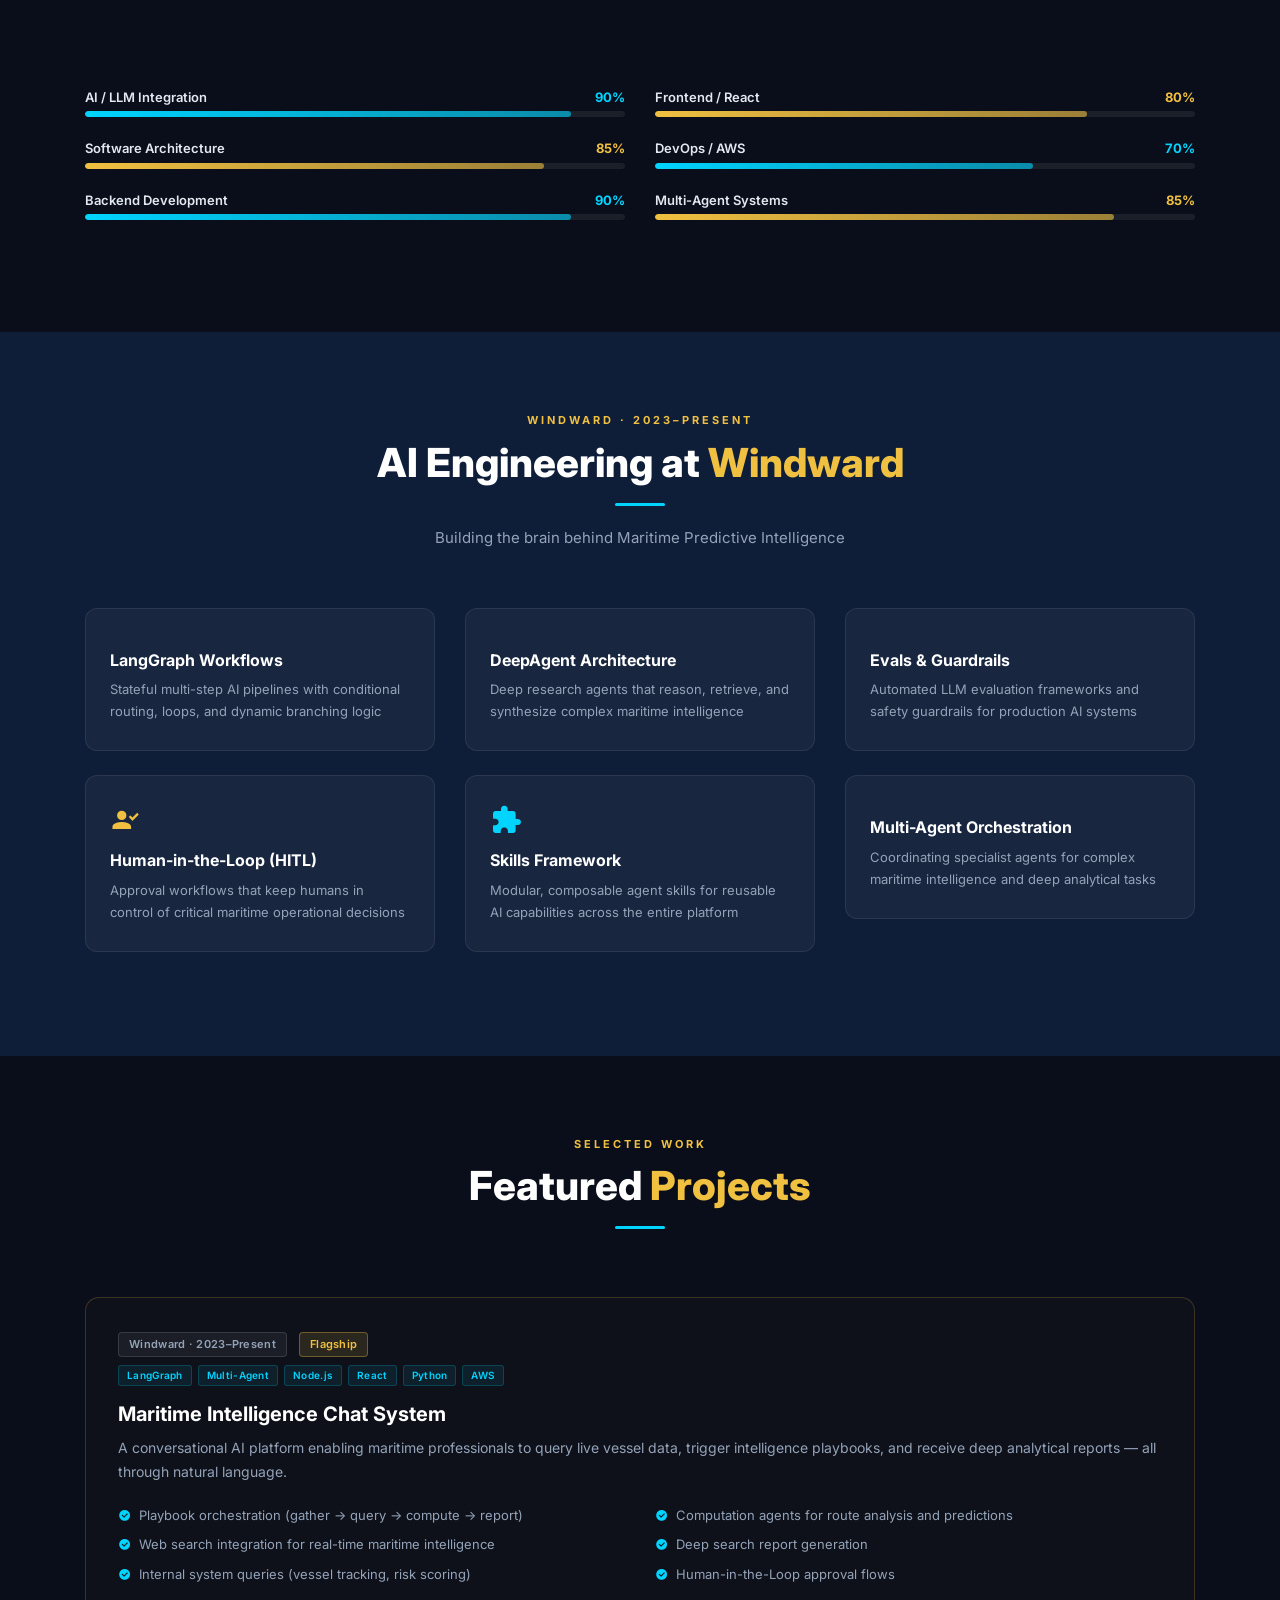
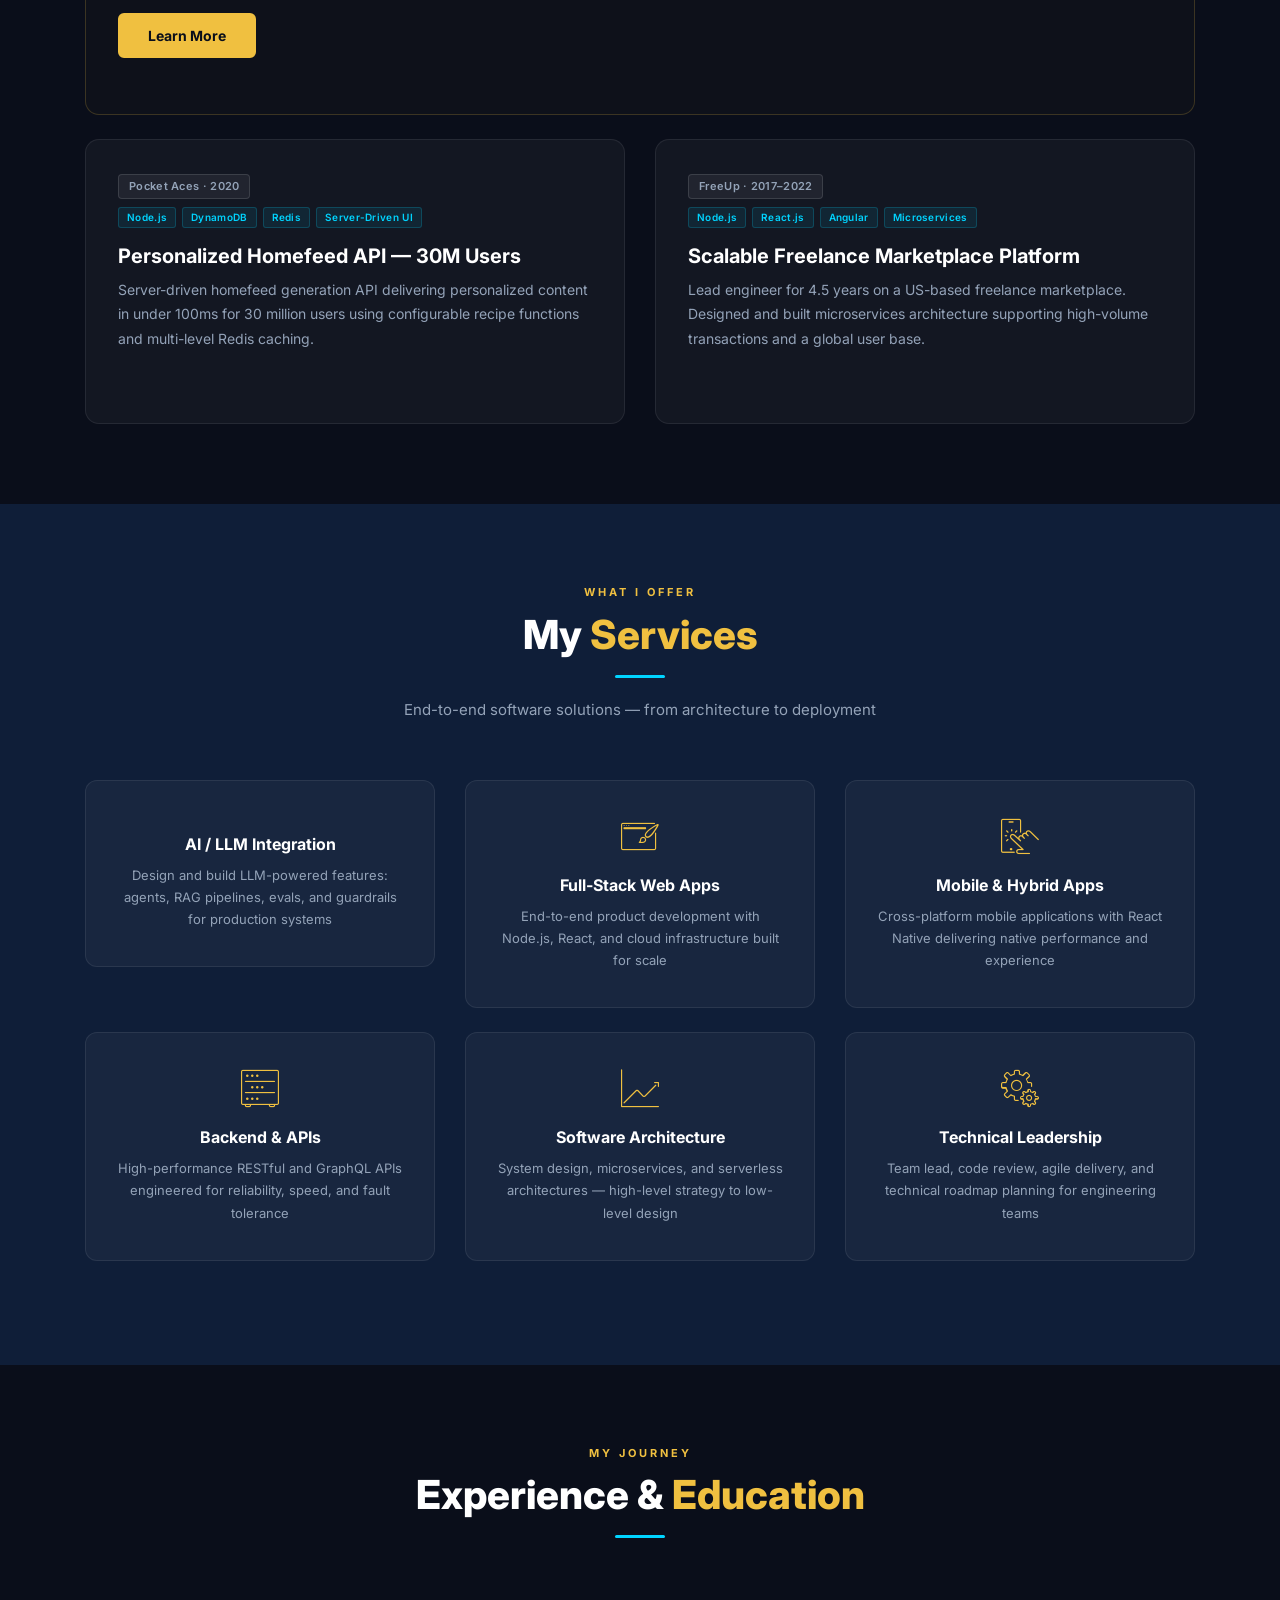
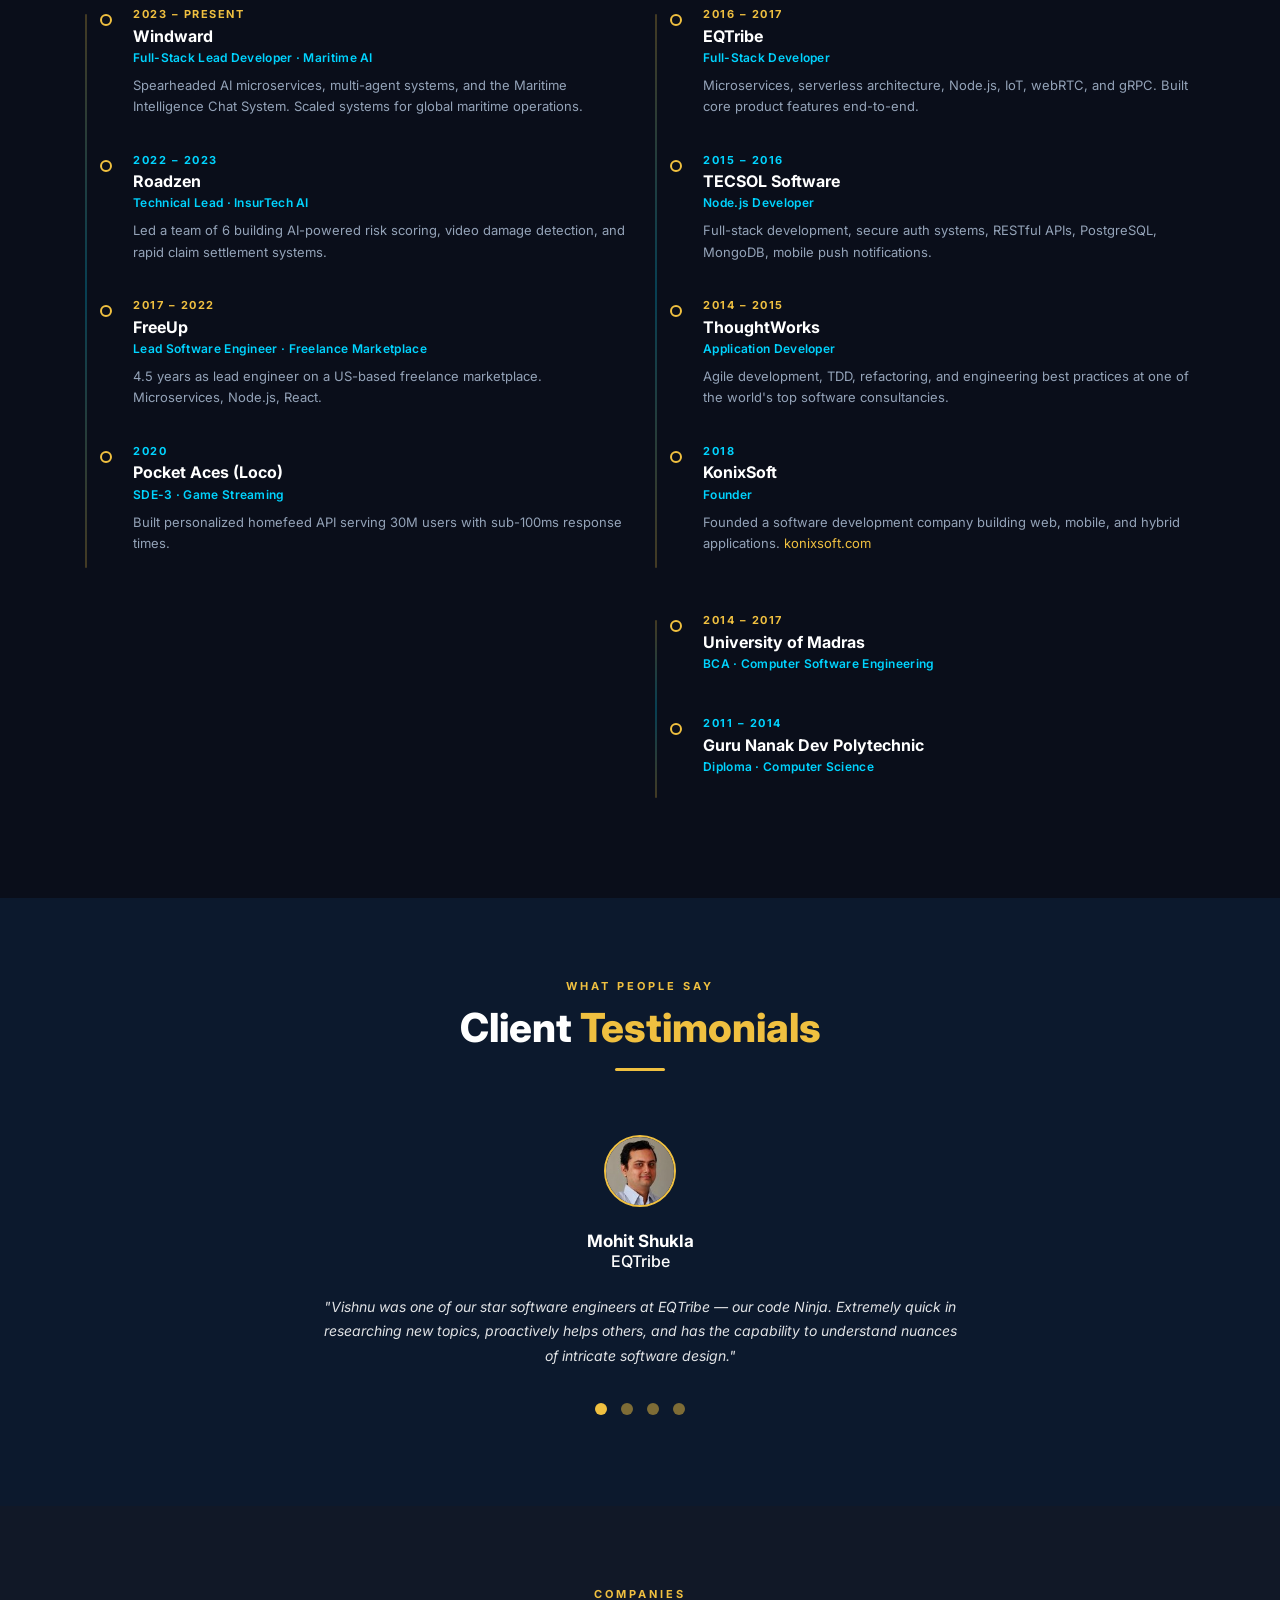
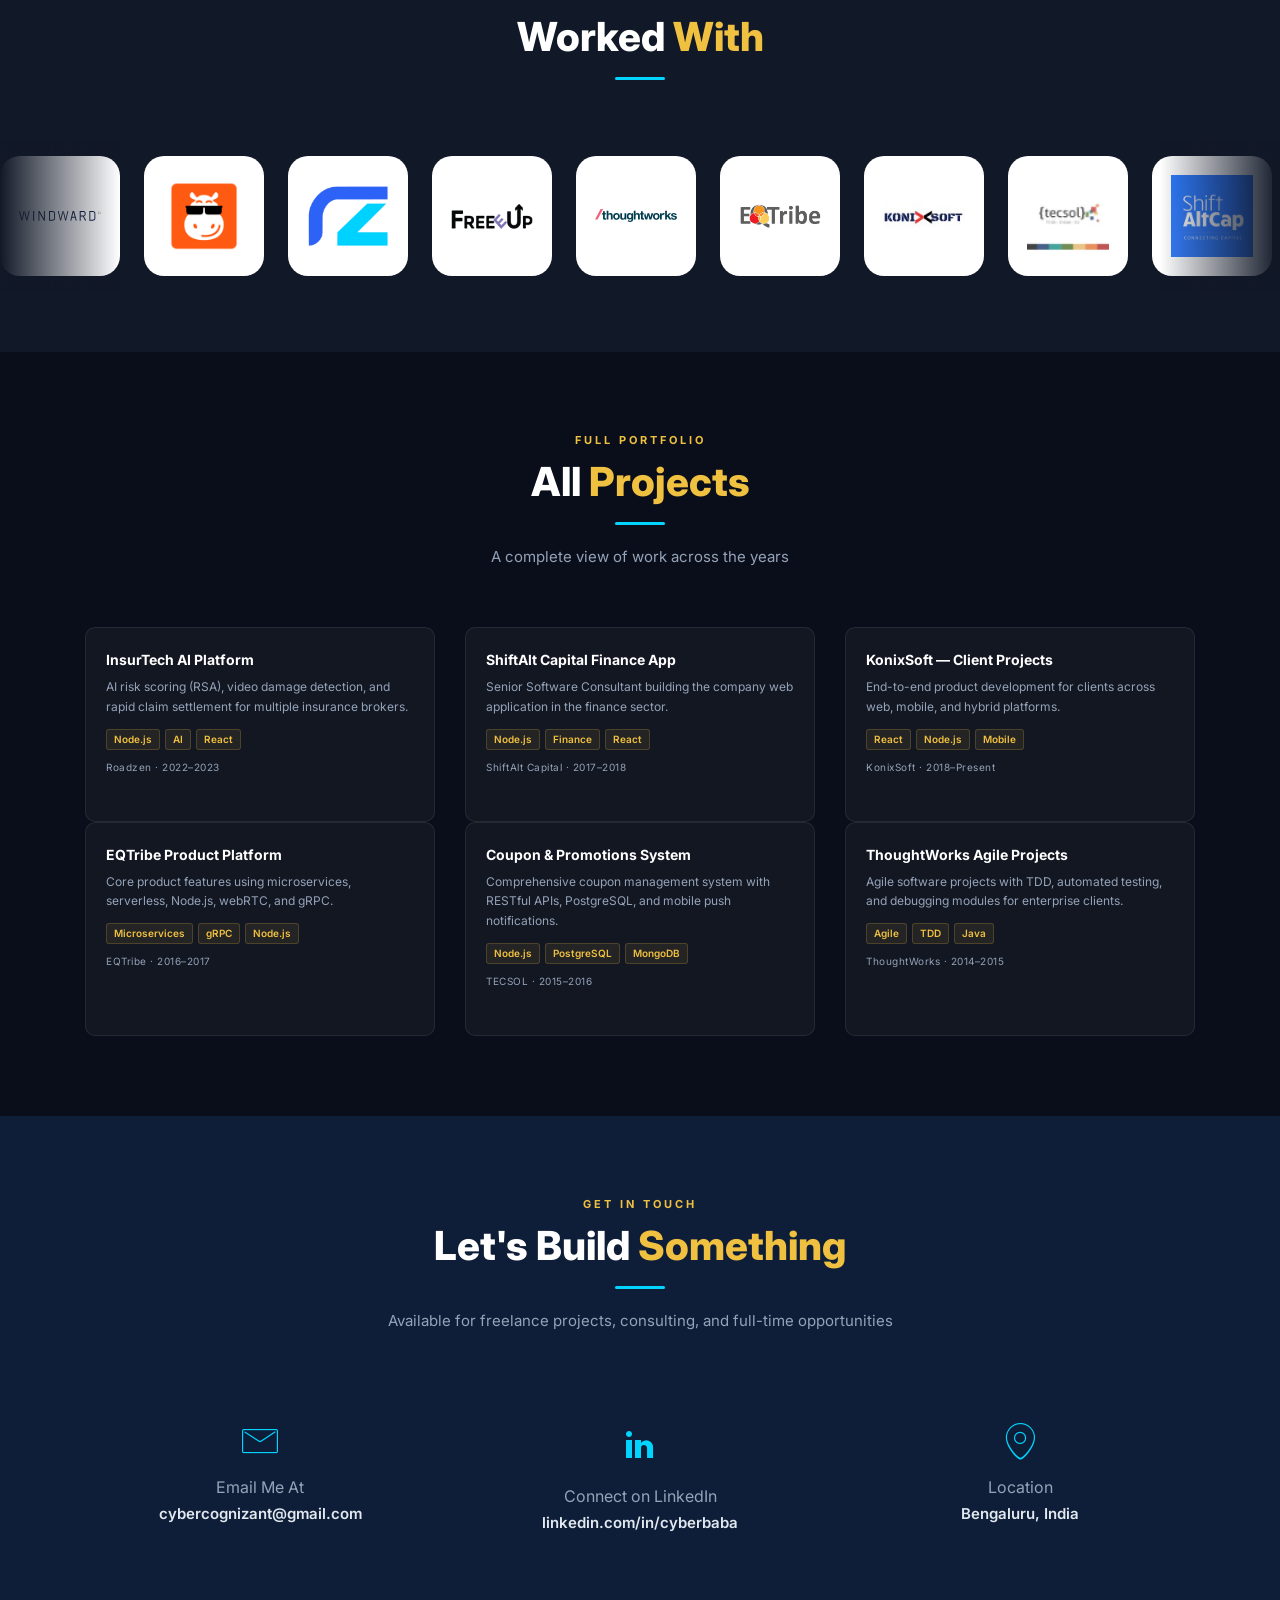
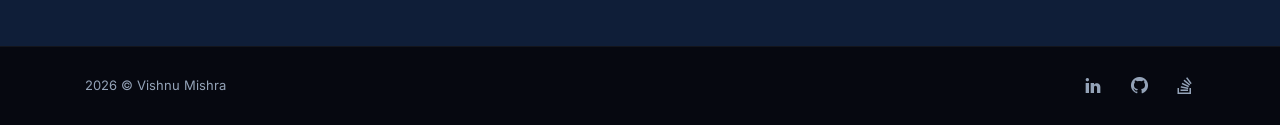
==== commit adf267d1: "fix: white chip background so all logos visible, remove invert on Windward" ====
--- a/index.html
+++ b/index.html
@@ -546,7 +546,7 @@
     </div>
     <div class="marquee-wrapper" data-aos="fade-up" data-aos-delay="100">
       <div class="marquee-track">
-        <a class="company-chip" href="https://windward.ai/" target="_blank" rel="noopener noreferrer" title="Windward"><img src="images/clients/windward.svg" alt="Windward" class="chip-logo chip-logo-invert"></a>
+        <a class="company-chip" href="https://windward.ai/" target="_blank" rel="noopener noreferrer" title="Windward"><img src="images/clients/windward.svg" alt="Windward" class="chip-logo"></a>
         <a class="company-chip" href="https://loco.com/" target="_blank" rel="noopener noreferrer" title="Pocket Aces · Loco"><img src="images/clients/loco.png" alt="Loco" class="chip-logo"></a>
         <a class="company-chip" href="https://www.roadzen.ai/" target="_blank" rel="noopener noreferrer" title="Roadzen"><img src="images/clients/roadzen.png" alt="Roadzen" class="chip-logo"></a>
         <a class="company-chip" href="https://freeup.net/" target="_blank" rel="noopener noreferrer" title="FreeUp"><img src="images/clients/freeeup.png" alt="FreeUp" class="chip-logo"></a>
@@ -558,7 +558,7 @@
         <a class="company-chip" href="https://hashmeapp.com/" target="_blank" rel="noopener noreferrer" title="HashMe"><img src="images/clients/hashme.png" alt="HashMe" class="chip-logo"></a>
         <a class="company-chip" href="https://ayodhyadham.info/" target="_blank" rel="noopener noreferrer" title="Ayodhya Dham"><img src="images/clients/ayodhyadham.png" alt="Ayodhya Dham" class="chip-logo"></a>
         <!-- Duplicate set for seamless infinite scroll -->
-        <a class="company-chip" href="https://windward.ai/" target="_blank" rel="noopener noreferrer" title="Windward"><img src="images/clients/windward.svg" alt="Windward" class="chip-logo chip-logo-invert"></a>
+        <a class="company-chip" href="https://windward.ai/" target="_blank" rel="noopener noreferrer" title="Windward"><img src="images/clients/windward.svg" alt="Windward" class="chip-logo"></a>
         <a class="company-chip" href="https://loco.com/" target="_blank" rel="noopener noreferrer" title="Pocket Aces · Loco"><img src="images/clients/loco.png" alt="Loco" class="chip-logo"></a>
         <a class="company-chip" href="https://www.roadzen.ai/" target="_blank" rel="noopener noreferrer" title="Roadzen"><img src="images/clients/roadzen.png" alt="Roadzen" class="chip-logo"></a>
         <a class="company-chip" href="https://freeup.net/" target="_blank" rel="noopener noreferrer" title="FreeUp"><img src="images/clients/freeeup.png" alt="FreeUp" class="chip-logo"></a>
--- a/css/custom.css
+++ b/css/custom.css
@@ -147,8 +147,8 @@
   0%   { transform: translateX(0); }
   100% { transform: translateX(-50%); }
 }
-.company-chip { display: inline-flex; align-items: center; justify-content: center; width: 120px; height: 120px; padding: 18px; background: #1e2d40; border: 1px solid rgba(255,255,255,0.12); border-radius: 20px; cursor: pointer; text-decoration: none; transition: border-color 0.25s, transform 0.2s, box-shadow 0.25s, background 0.25s; flex-shrink: 0; }
-.company-chip:hover { background: #243448; border-color: var(--gold); transform: translateY(-6px) scale(1.08); box-shadow: 0 12px 30px rgba(240,192,64,0.22); text-decoration: none; }
+.company-chip { display: inline-flex; align-items: center; justify-content: center; width: 120px; height: 120px; padding: 18px; background: #ffffff; border: 1px solid rgba(255,255,255,0.15); border-radius: 20px; cursor: pointer; text-decoration: none; transition: border-color 0.25s, transform 0.2s, box-shadow 0.25s; flex-shrink: 0; }
+.company-chip:hover { border-color: var(--gold); transform: translateY(-6px) scale(1.08); box-shadow: 0 12px 30px rgba(240,192,64,0.3); text-decoration: none; }
 .chip-dot { width: 12px; height: 12px; border-radius: 50%; background: var(--cyan); }
 .chip-logo { width: 100%; height: 100%; object-fit: contain; opacity: 1; filter: none; }
 .chip-logo-invert { filter: brightness(0) invert(1); }
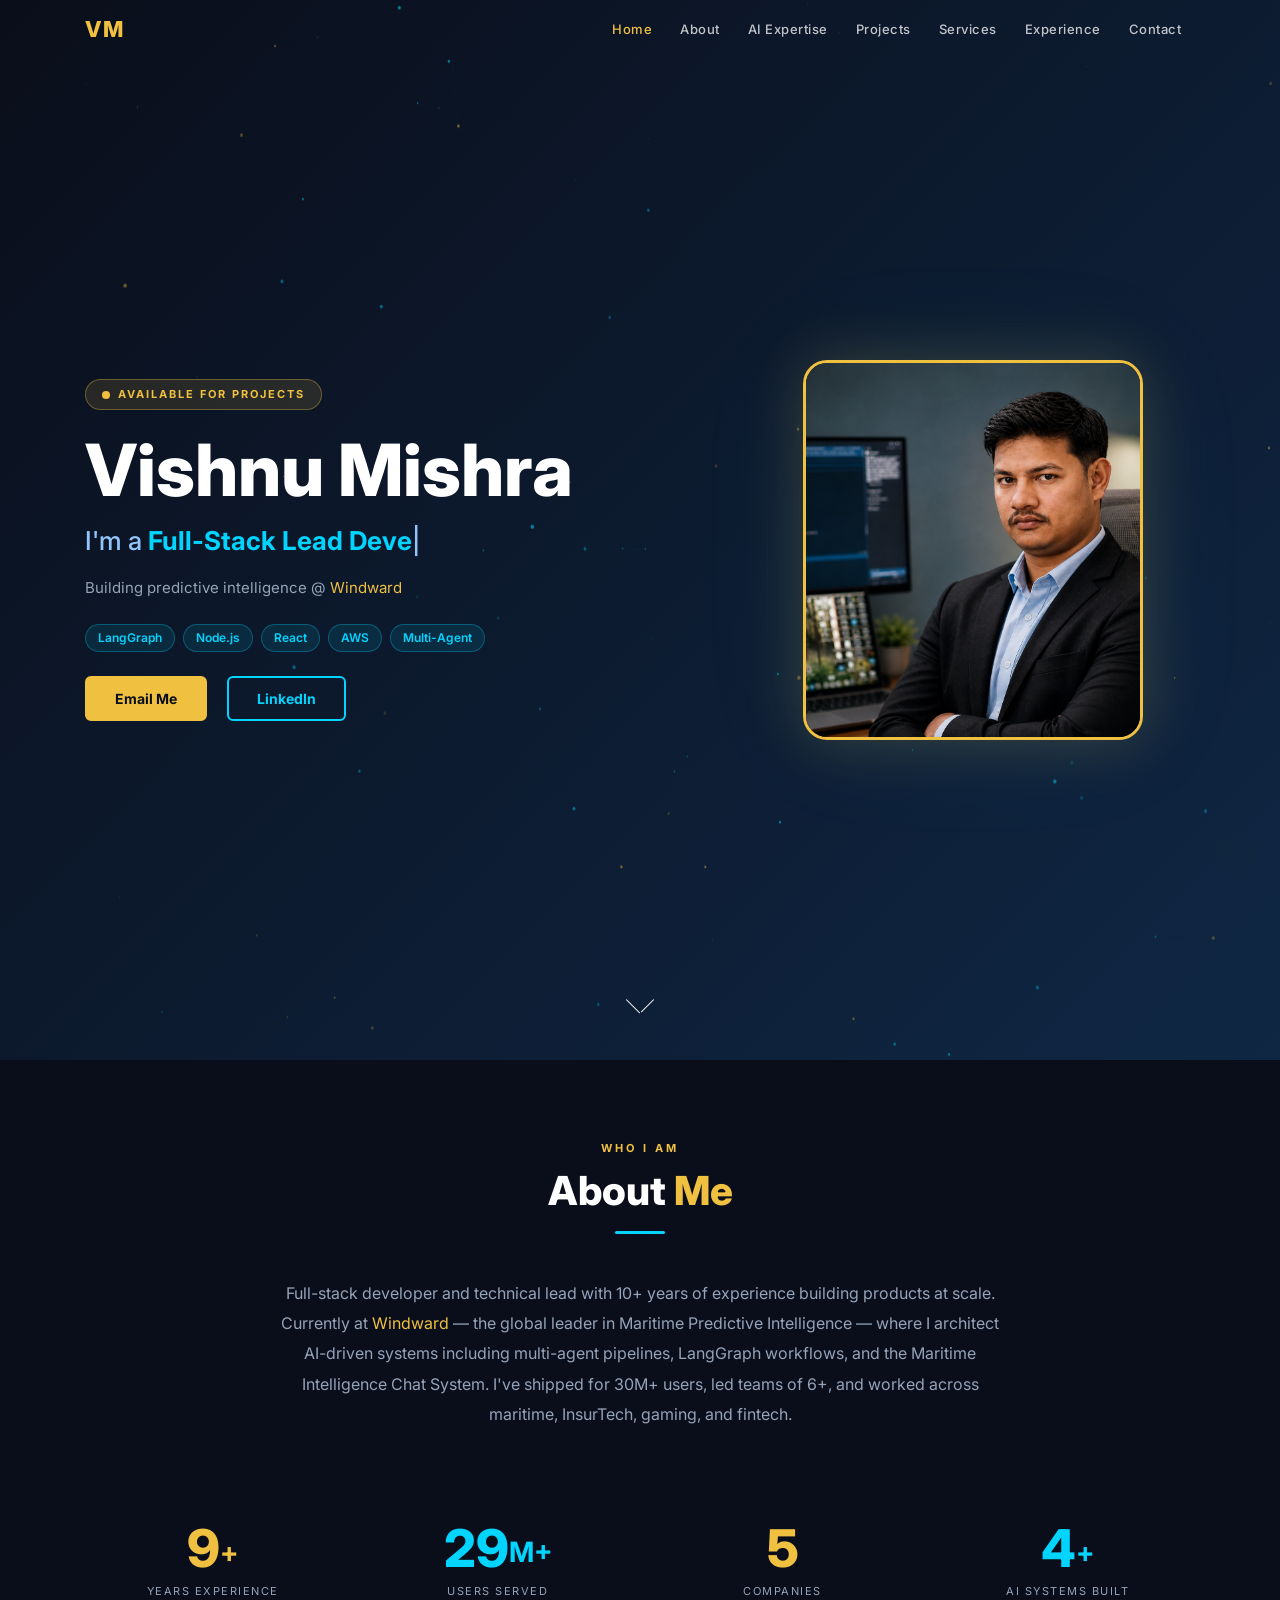
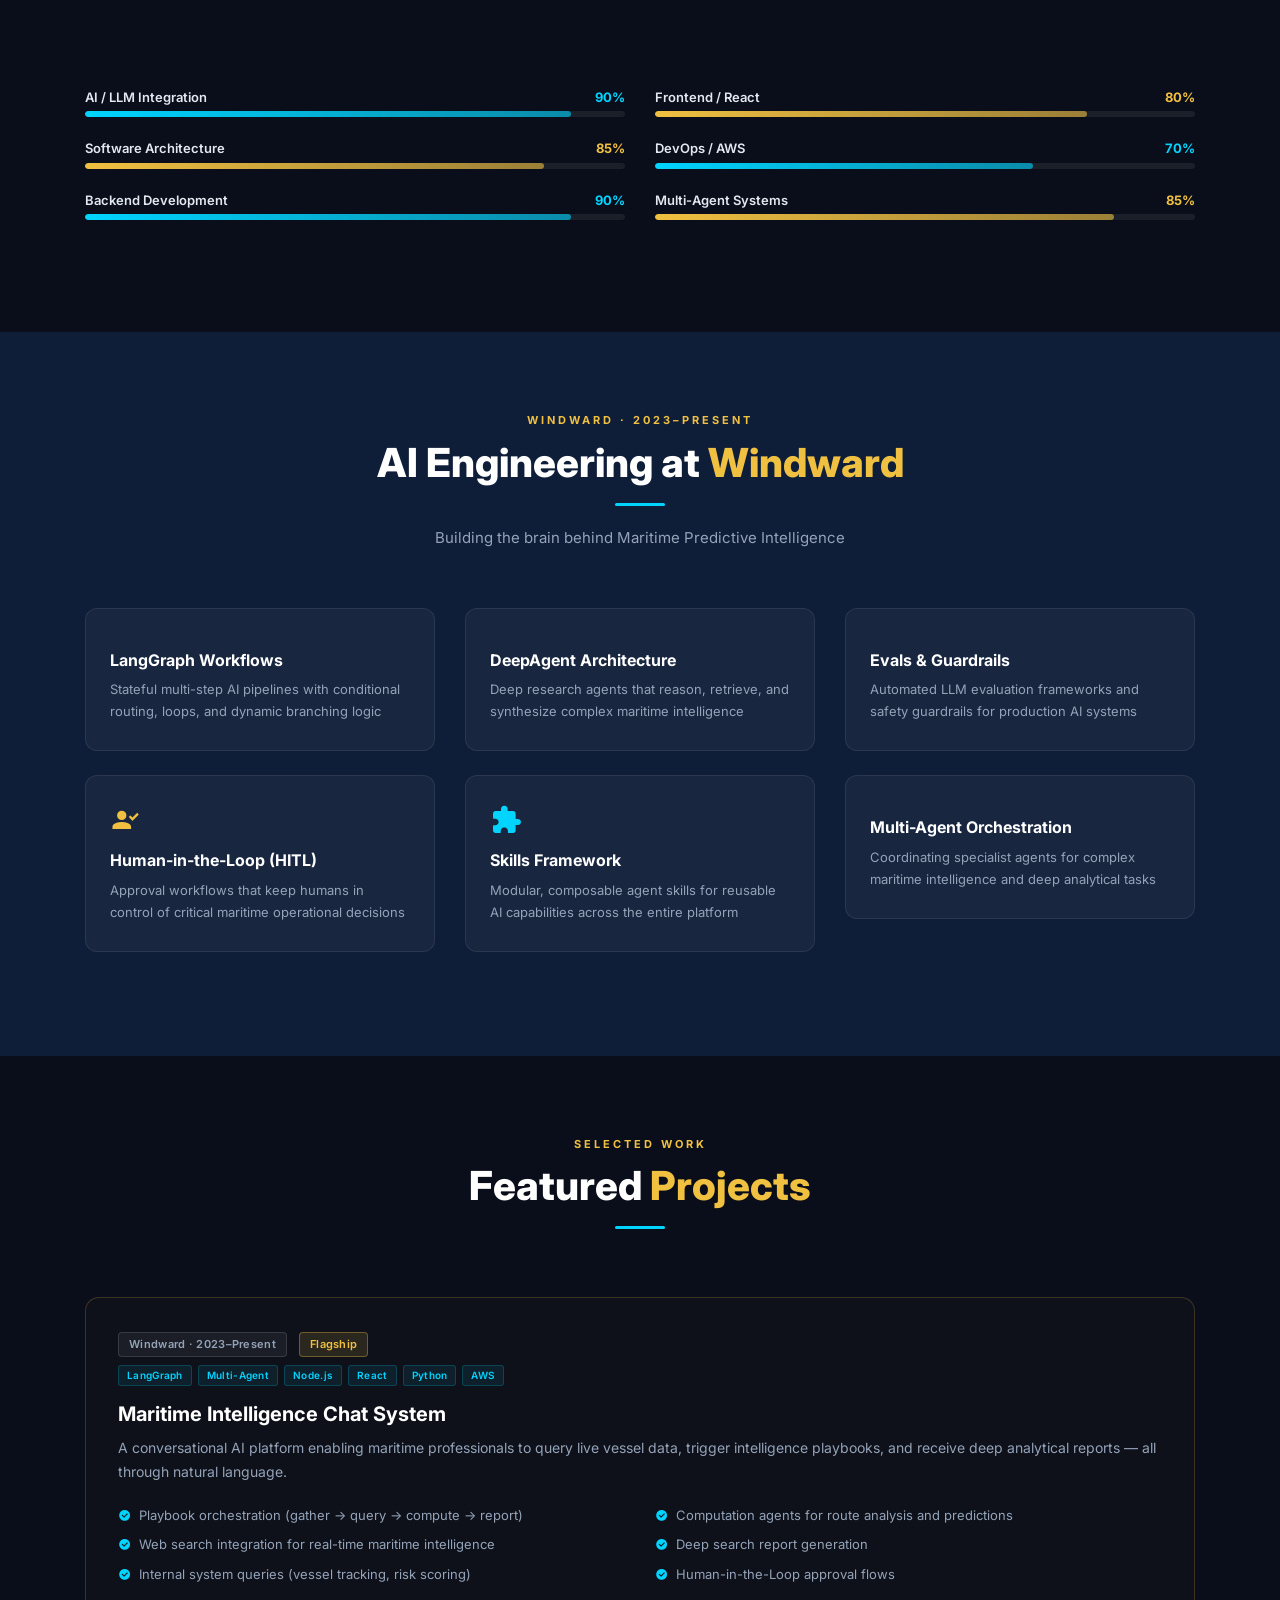
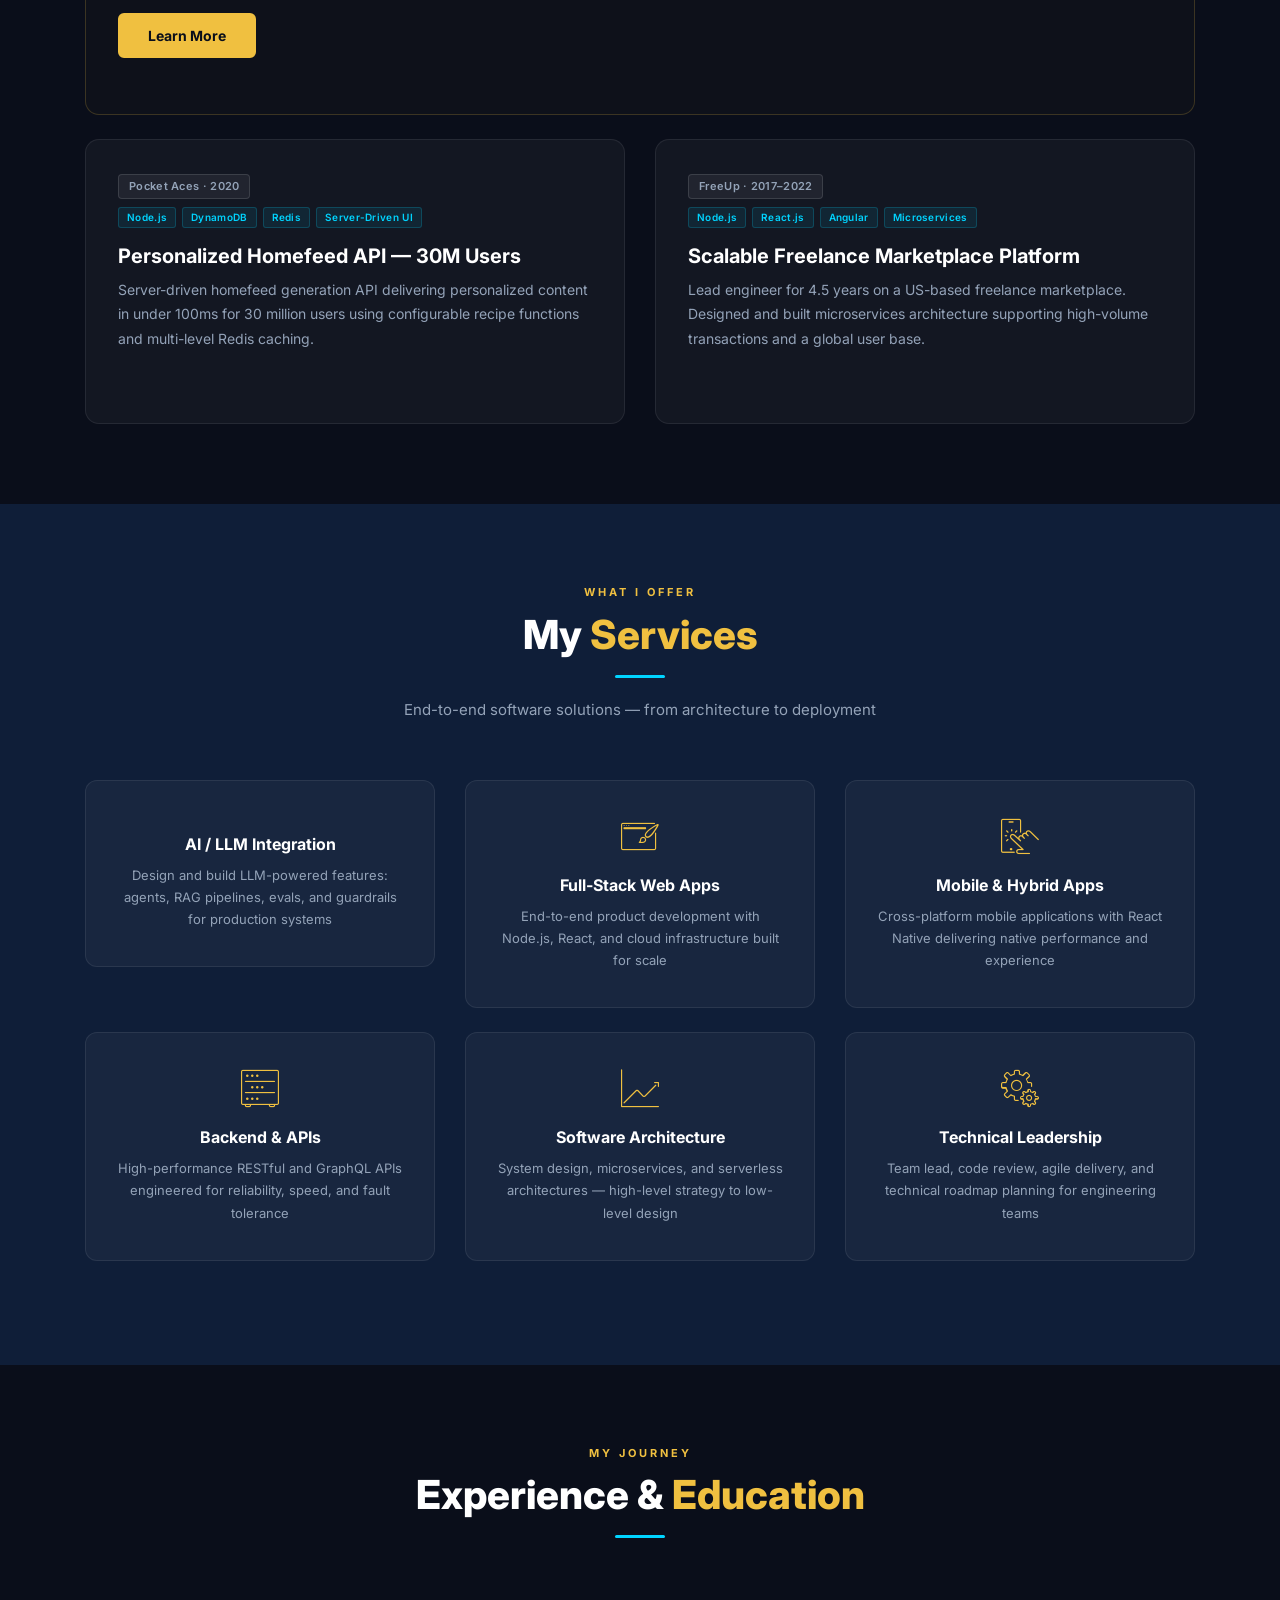
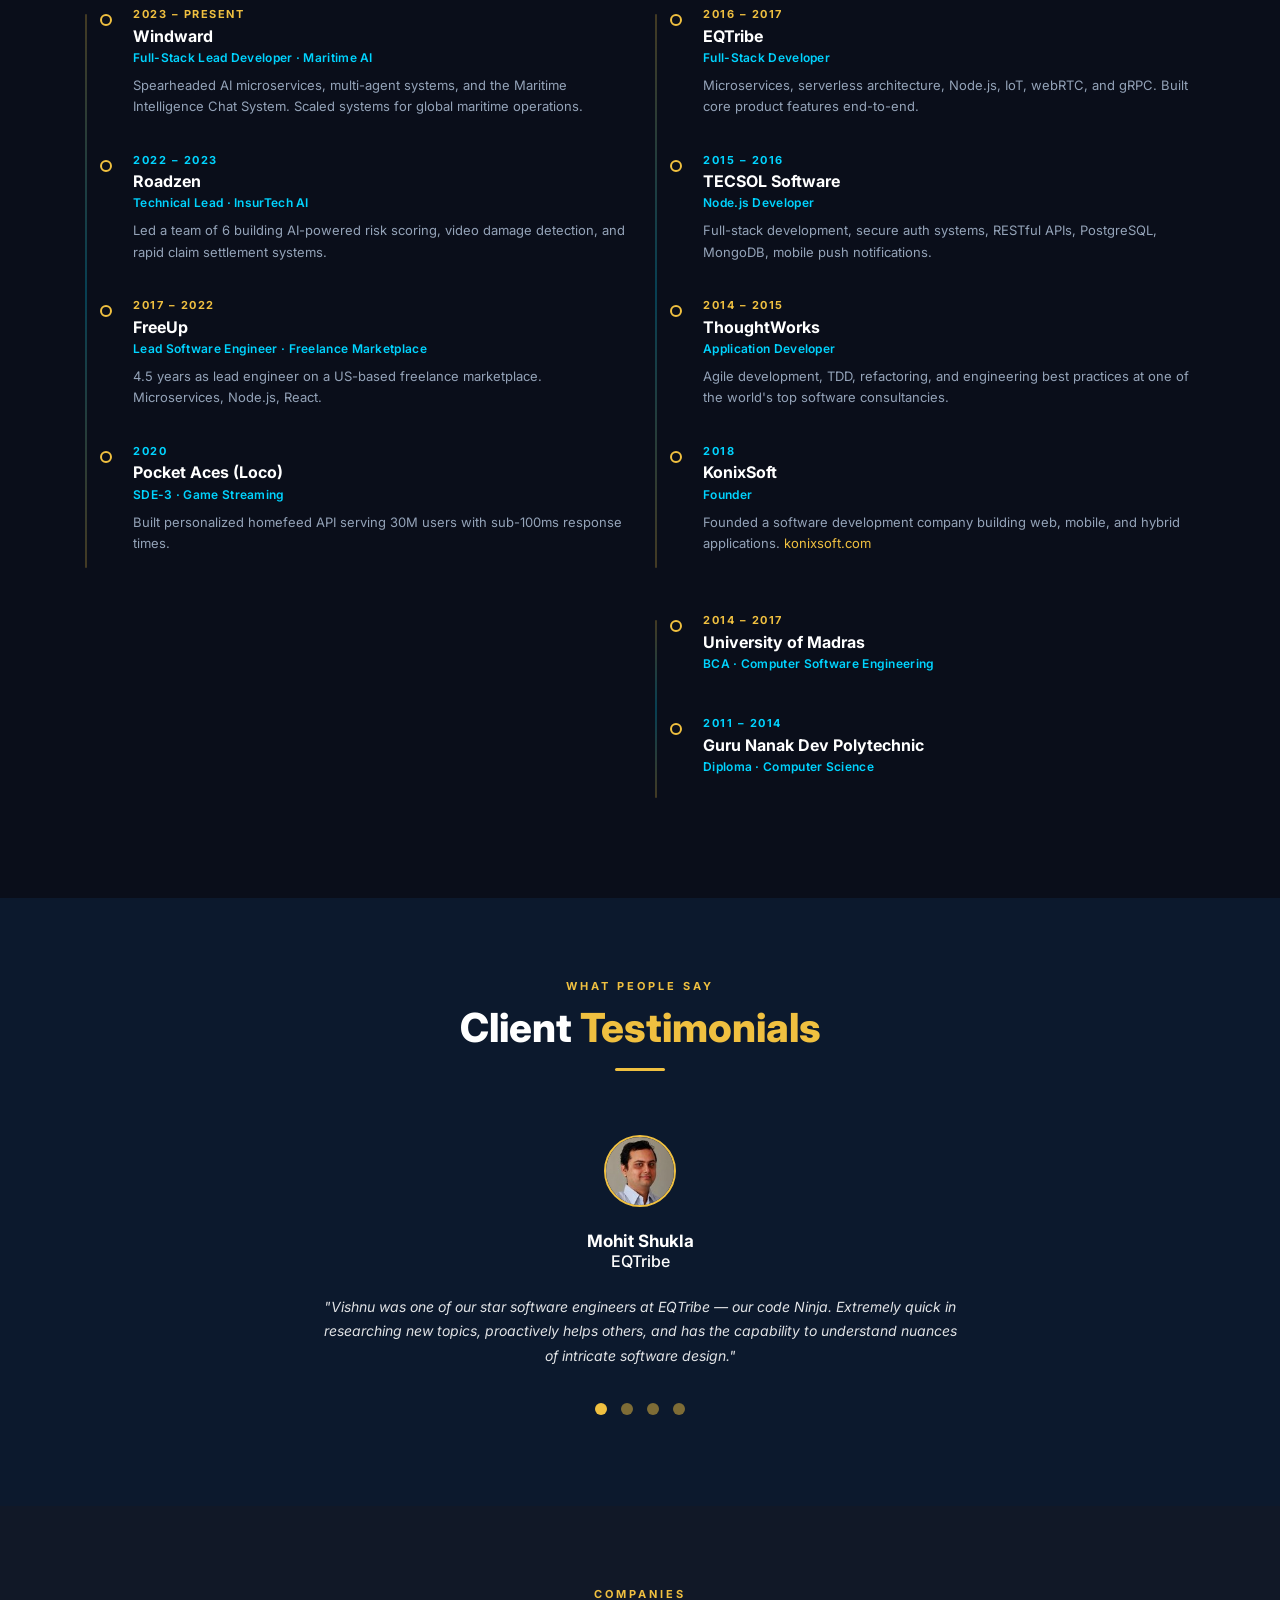
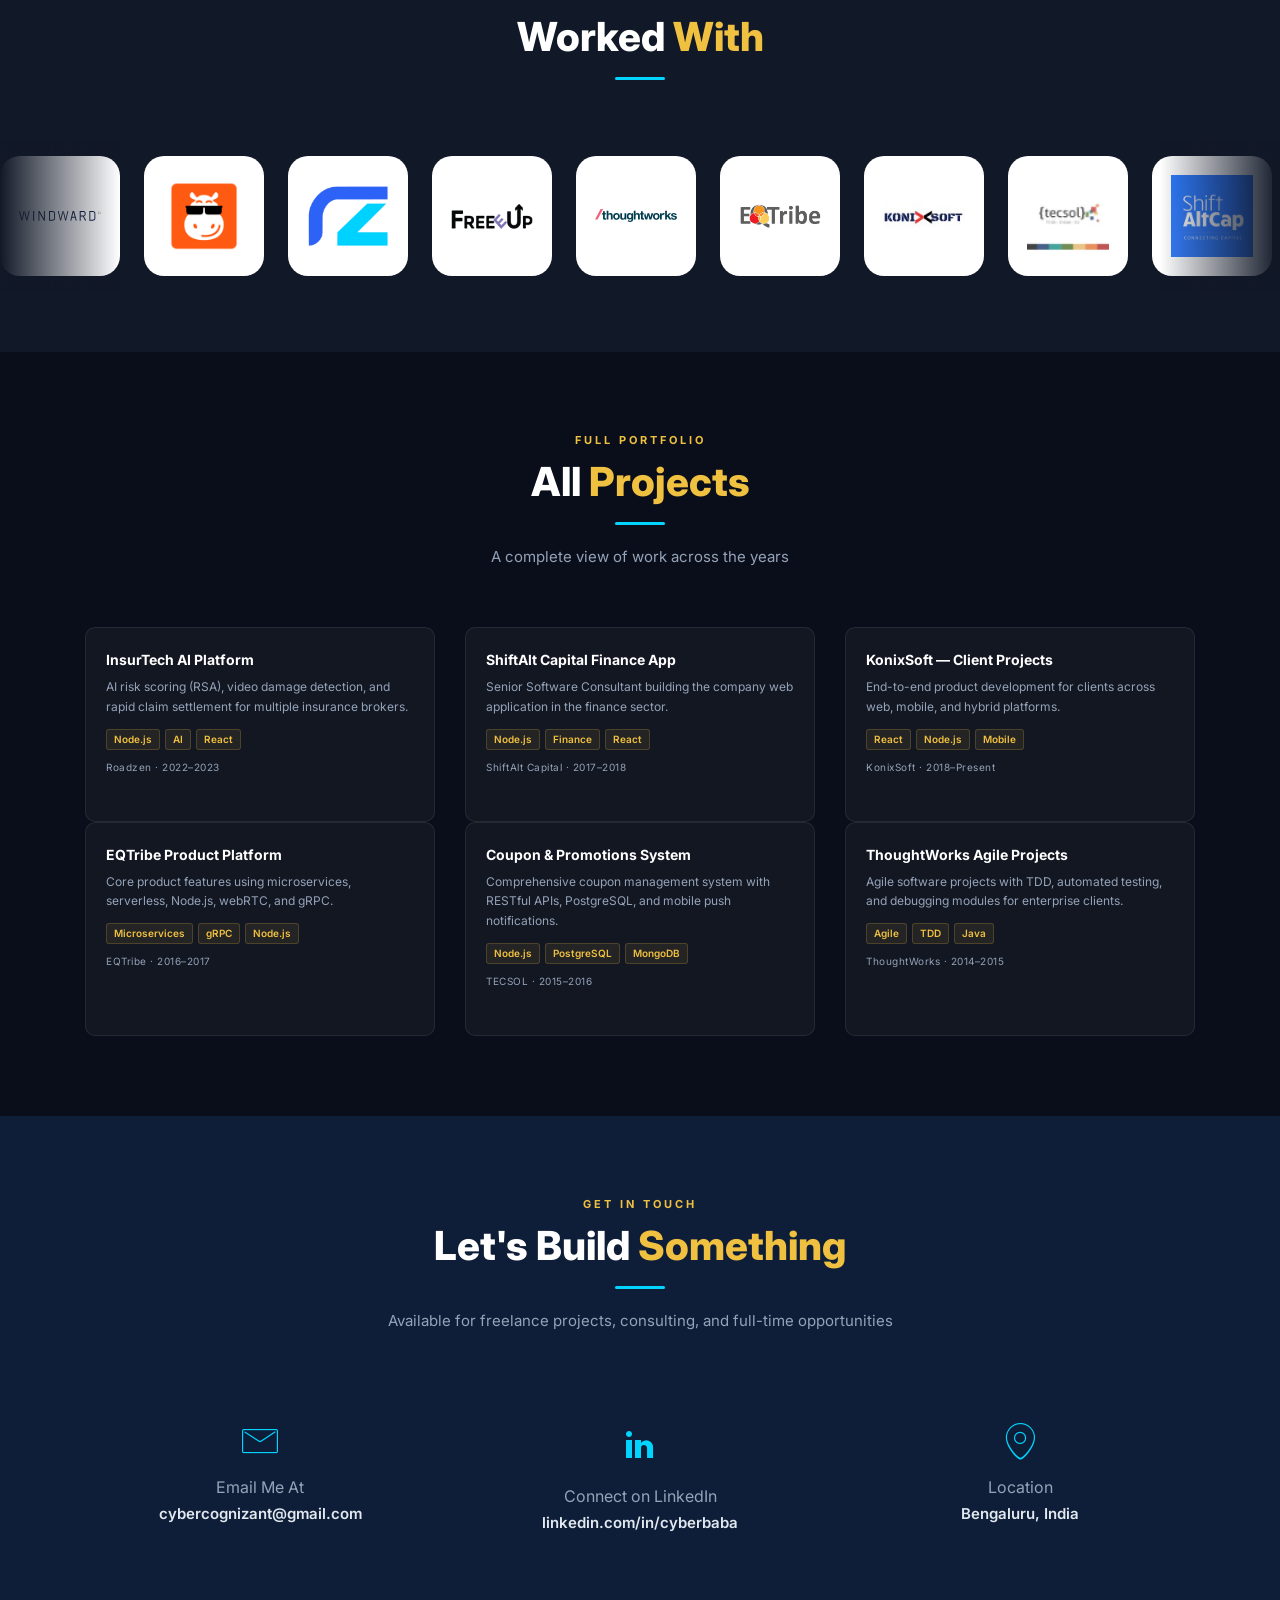
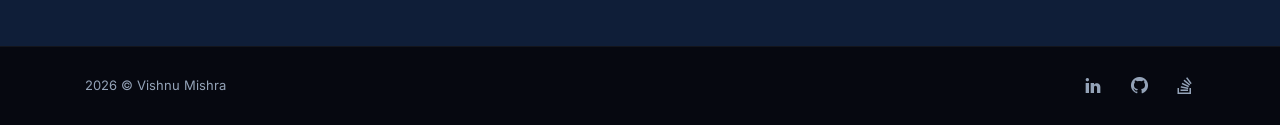
==== commit bb87cd9d: "feat: replace initials avatar with real headshot in hero section Added professional profile photo wi" ====
--- a/index.html
+++ b/index.html
@@ -78,7 +78,7 @@
           </div>
           <div class="col-lg-5 col-md-4 text-center d-none d-md-block" data-aos="fade-left" data-aos-delay="200">
             <div class="avatar-circle">
-              <span>VM</span>
+              <img src="images/vishnu.png" alt="Vishnu Mishra" class="avatar-photo">
             </div>
           </div>
         </div>
--- a/css/custom.css
+++ b/css/custom.css
@@ -55,8 +55,8 @@
 .btn-gold:hover { background: transparent; color: var(--gold) !important; }
 .btn-outline-cyan { background: transparent; color: var(--cyan) !important; border: 2px solid var(--cyan); font-weight: 700; padding: 10px 28px; border-radius: 6px; transition: all 0.2s; font-size: 14px; display: inline-block; }
 .btn-outline-cyan:hover { background: var(--cyan); color: var(--bg-primary) !important; }
-.avatar-circle { width: 220px; height: 220px; border-radius: 50%; background: linear-gradient(135deg, var(--bg-secondary), var(--bg-navy)); border: 3px solid var(--gold); display: flex; align-items: center; justify-content: center; margin: 0 auto; box-shadow: 0 0 60px rgba(240,192,64,0.15), 0 0 120px rgba(0,212,255,0.05); }
-.avatar-circle span { font-size: 72px; font-weight: 800; color: #fff; letter-spacing: -3px; }
+.avatar-circle { width: 340px; height: 380px; border-radius: 24px; border: 3px solid var(--gold); overflow: hidden; margin: 0 auto; box-shadow: 0 0 60px rgba(240,192,64,0.2), 0 0 120px rgba(0,212,255,0.07); }
+.avatar-photo { width: 100%; height: 100%; object-fit: cover; object-position: center top; display: block; }
 .scroll_down { position: absolute; bottom: 30px; left: 50%; transform: translateX(-50%); z-index: 2; }
 .scroll_down .scroll { font-size: 28px; animation: bounce 2s infinite; display: block; color: rgba(255,255,255,0.6); }
 @keyframes bounce { 0%,100%{transform:translateY(0)} 50%{transform:translateY(8px)} }
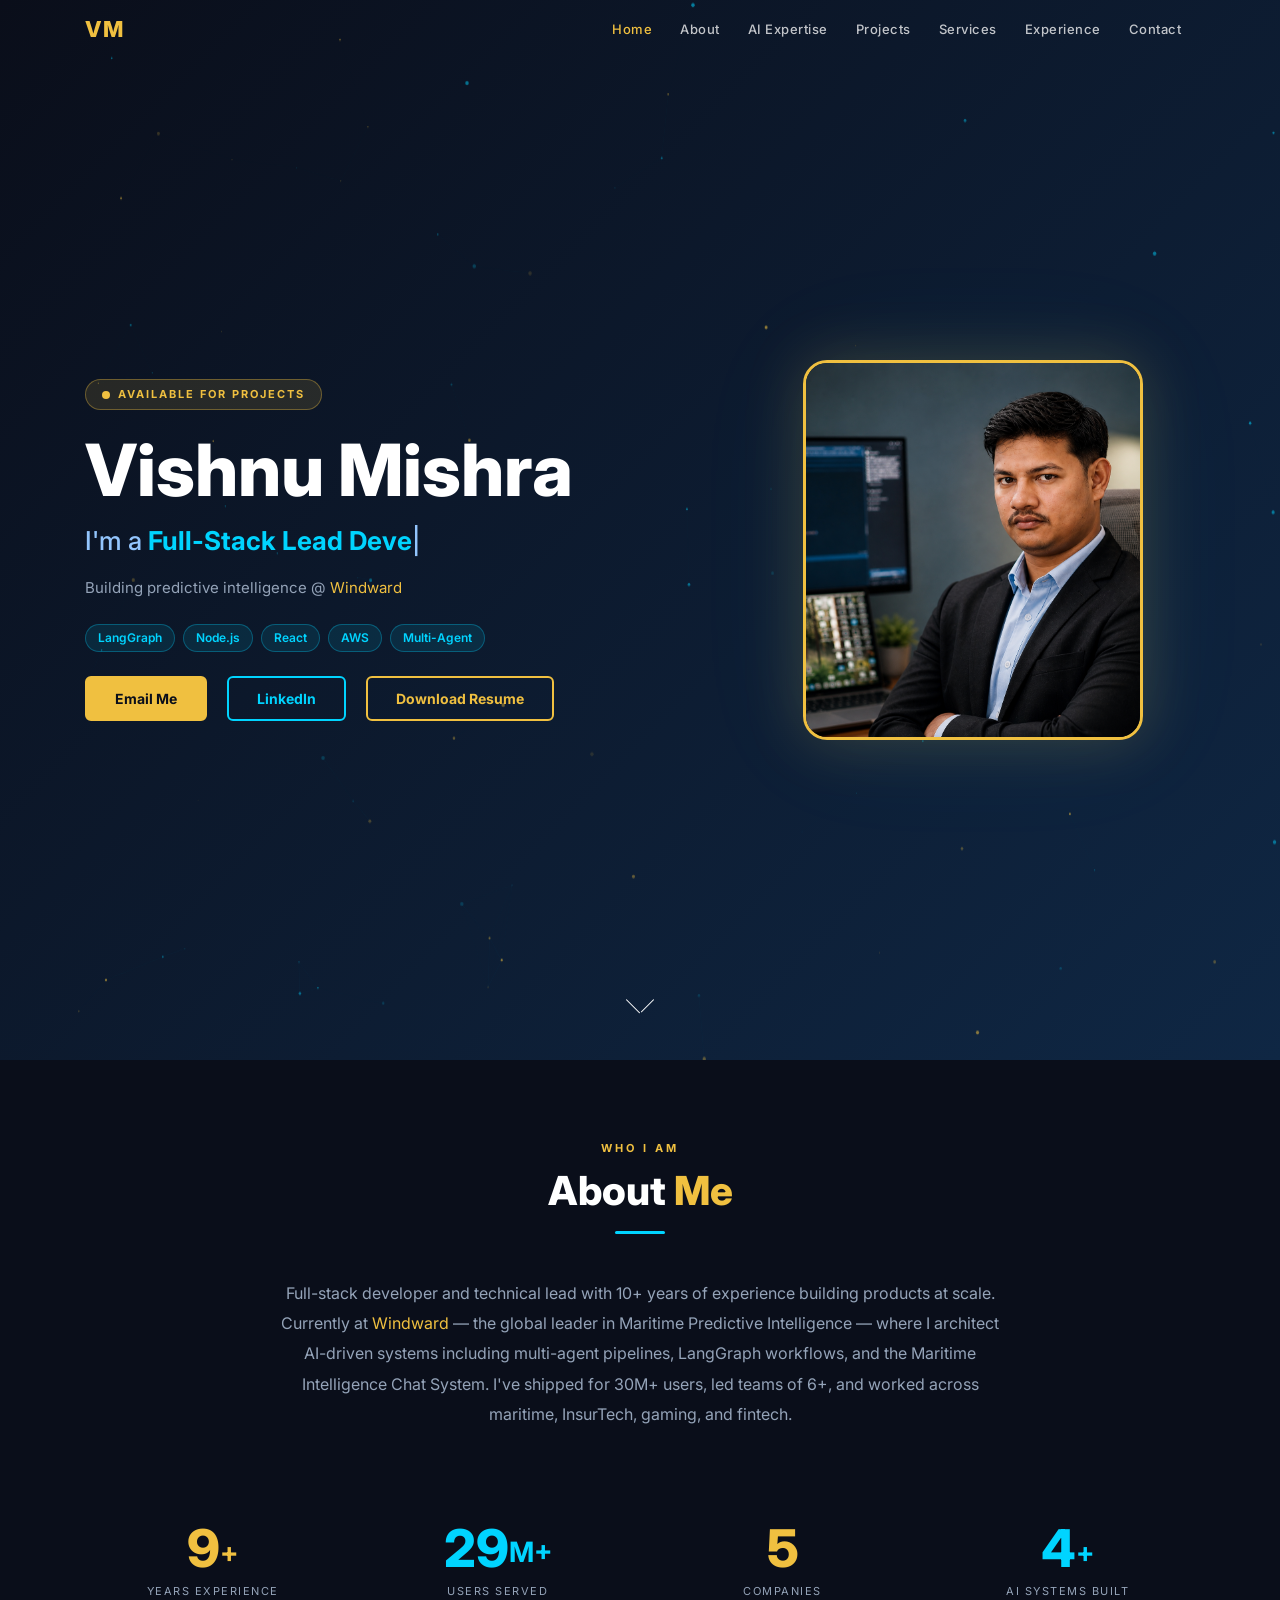
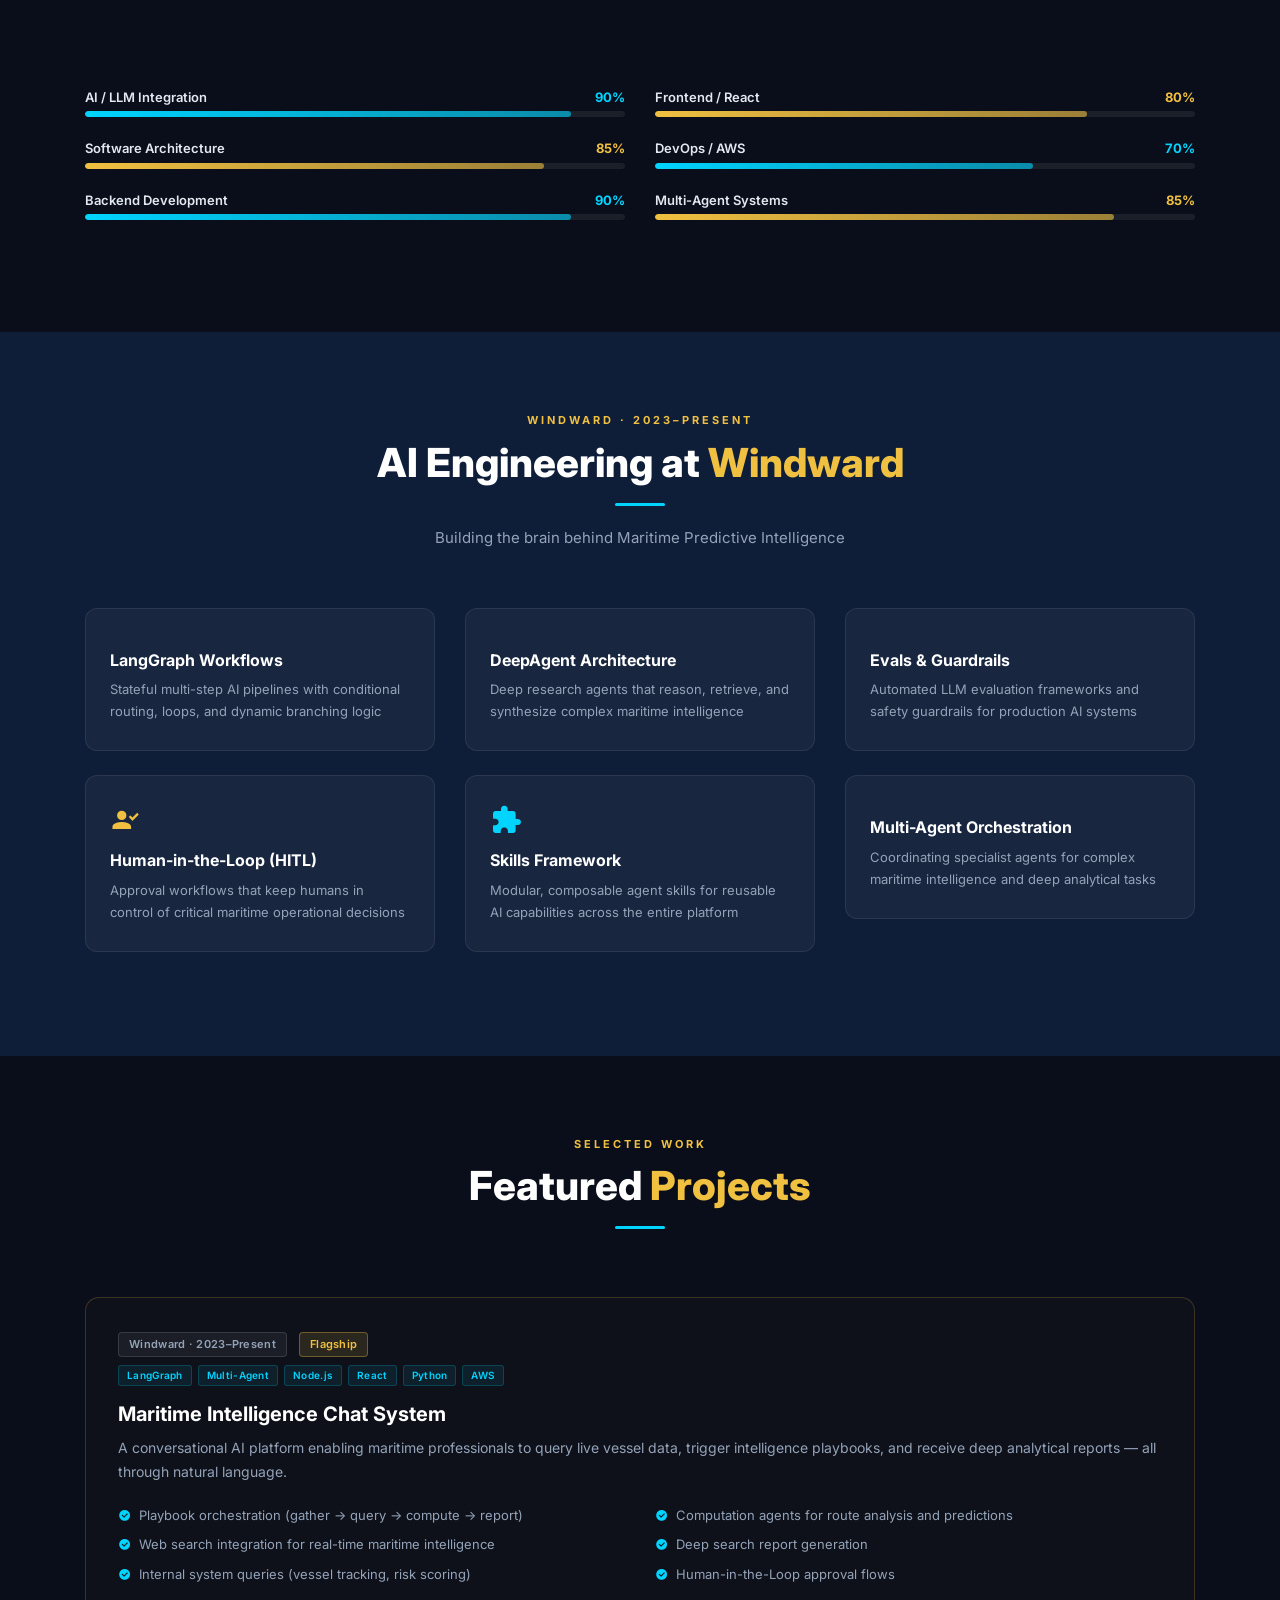
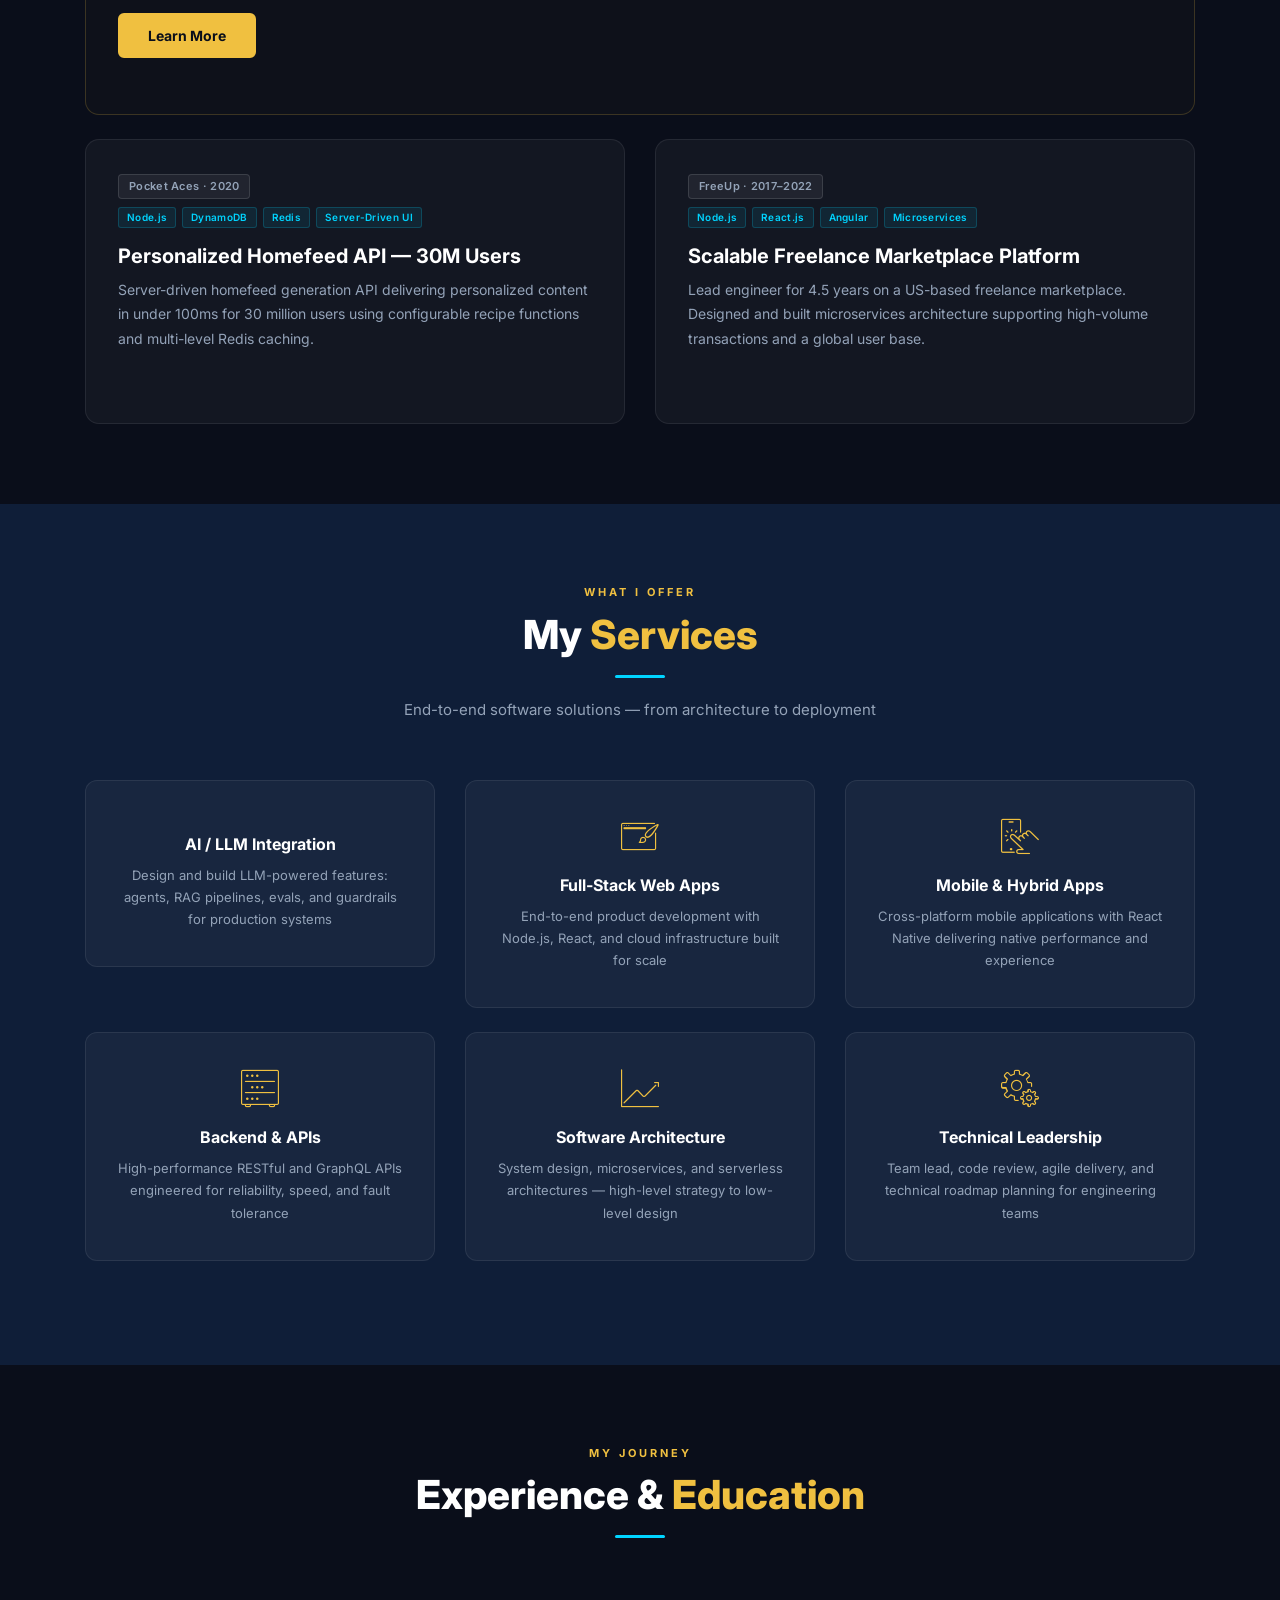
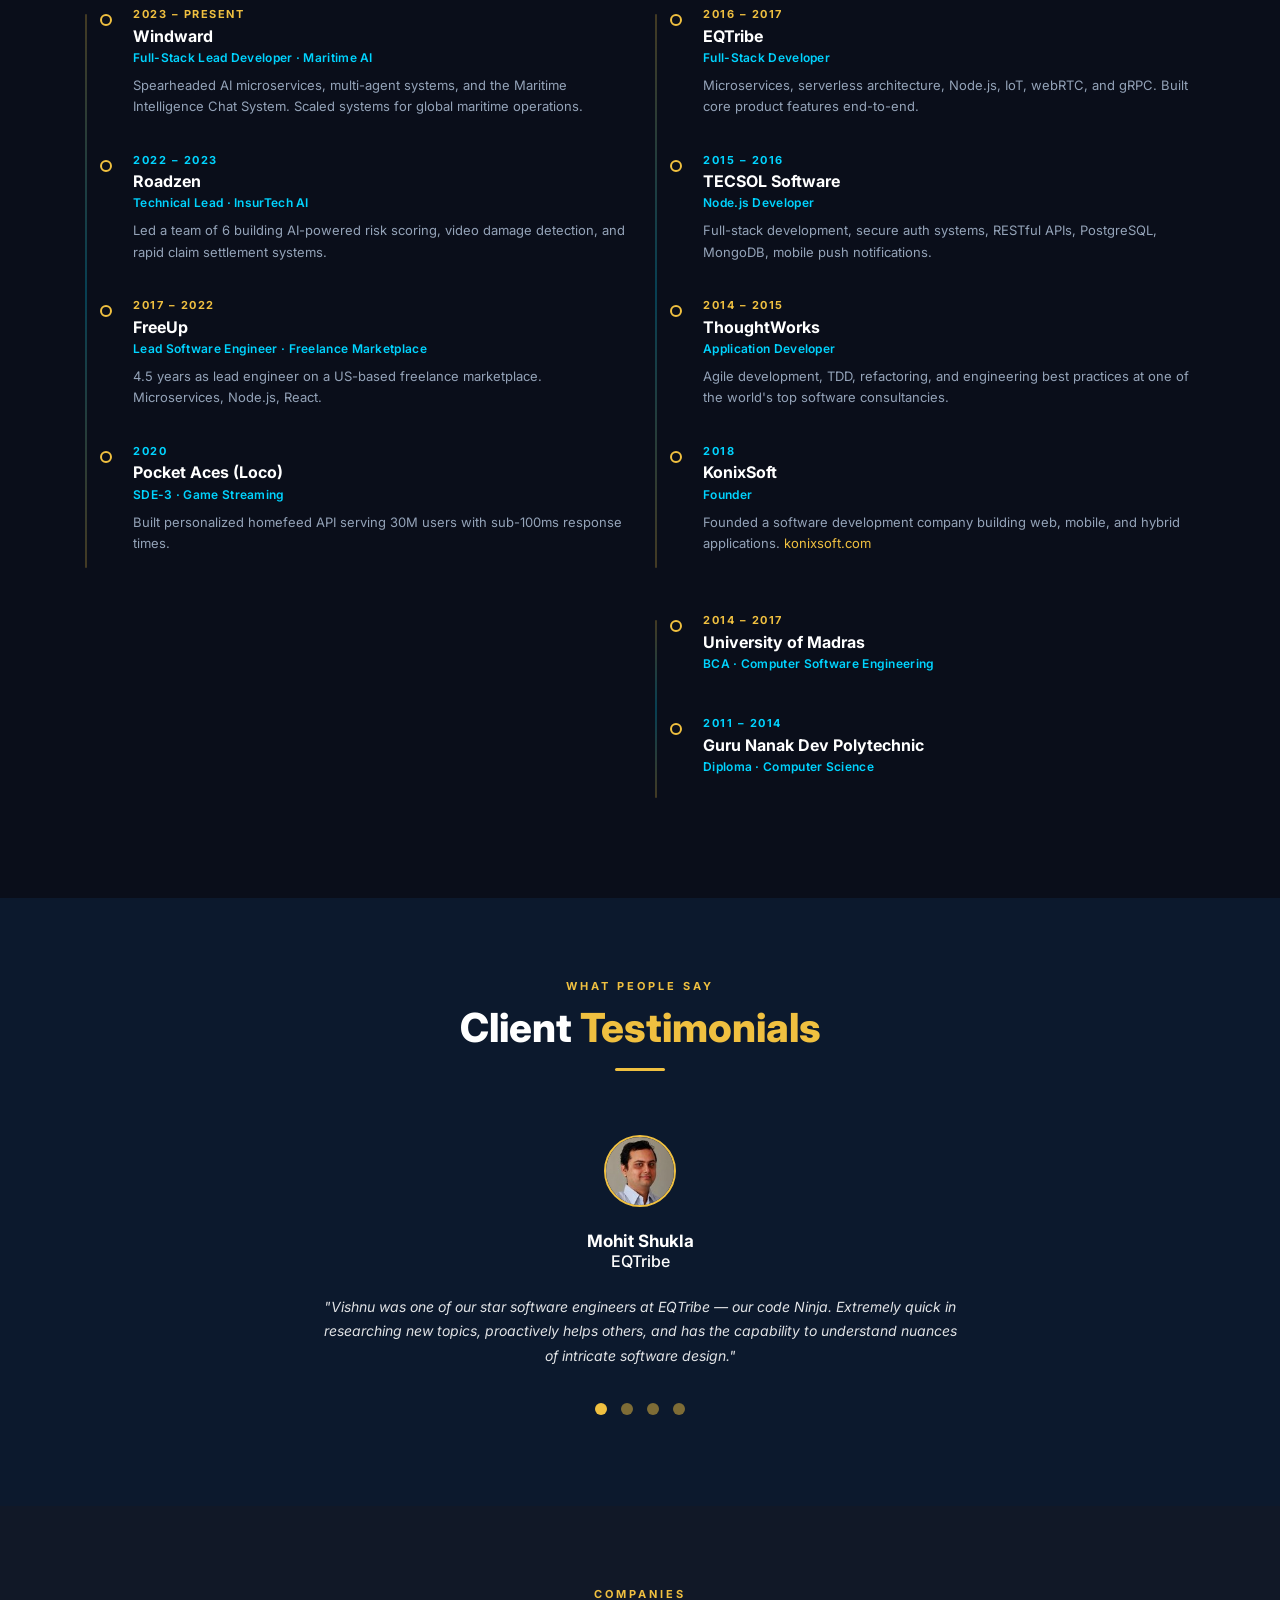
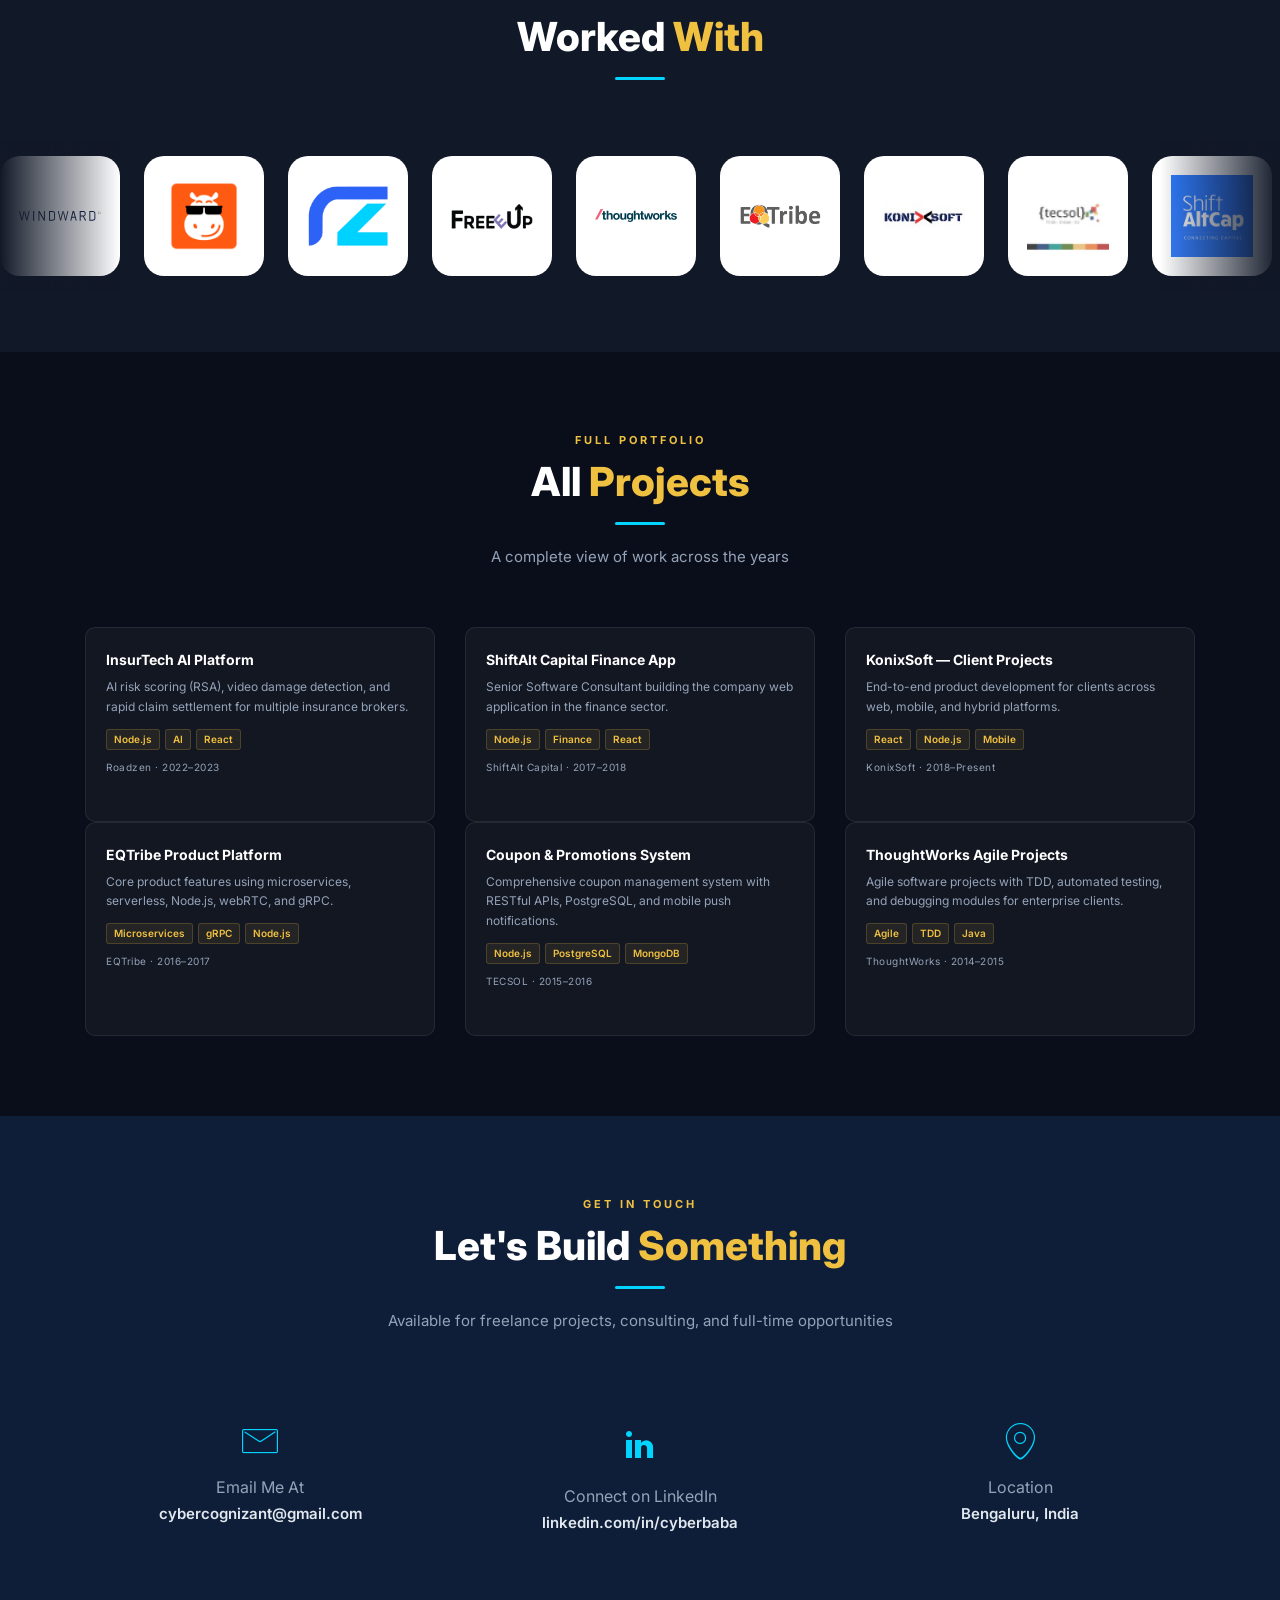
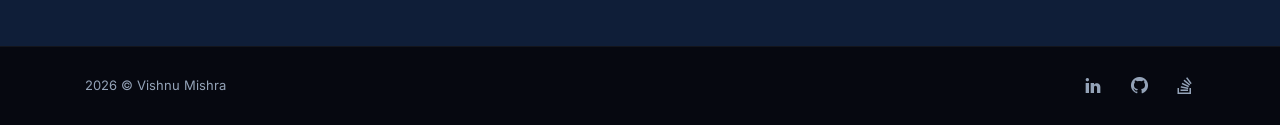
==== commit 01e65cae: "feat: add Download Resume button in hero section with PDF" ====
--- a/index.html
+++ b/index.html
@@ -74,6 +74,7 @@
             <div class="hero-ctas mt-4">
               <a href="mailto:cybercognizant@gmail.com" class="btn btn-gold">Email Me</a>
               <a href="https://www.linkedin.com/in/cyberbaba/" target="_blank" class="btn btn-outline-cyan ml-3">LinkedIn</a>
+              <a href="vishnu_mishra_resume.pdf" download class="btn btn-outline-gold ml-3">Download Resume</a>
             </div>
           </div>
           <div class="col-lg-5 col-md-4 text-center d-none d-md-block" data-aos="fade-left" data-aos-delay="200">
--- a/css/custom.css
+++ b/css/custom.css
@@ -55,6 +55,8 @@
 .btn-gold:hover { background: transparent; color: var(--gold) !important; }
 .btn-outline-cyan { background: transparent; color: var(--cyan) !important; border: 2px solid var(--cyan); font-weight: 700; padding: 10px 28px; border-radius: 6px; transition: all 0.2s; font-size: 14px; display: inline-block; }
 .btn-outline-cyan:hover { background: var(--cyan); color: var(--bg-primary) !important; }
+.btn-outline-gold { background: transparent; color: var(--gold) !important; border: 2px solid var(--gold); font-weight: 700; padding: 10px 28px; border-radius: 6px; transition: all 0.2s; font-size: 14px; display: inline-block; }
+.btn-outline-gold:hover { background: var(--gold); color: #0a0e1a !important; }
 .avatar-circle { width: 340px; height: 380px; border-radius: 24px; border: 3px solid var(--gold); overflow: hidden; margin: 0 auto; box-shadow: 0 0 60px rgba(240,192,64,0.2), 0 0 120px rgba(0,212,255,0.07); }
 .avatar-photo { width: 100%; height: 100%; object-fit: cover; object-position: center top; display: block; }
 .scroll_down { position: absolute; bottom: 30px; left: 50%; transform: translateX(-50%); z-index: 2; }
